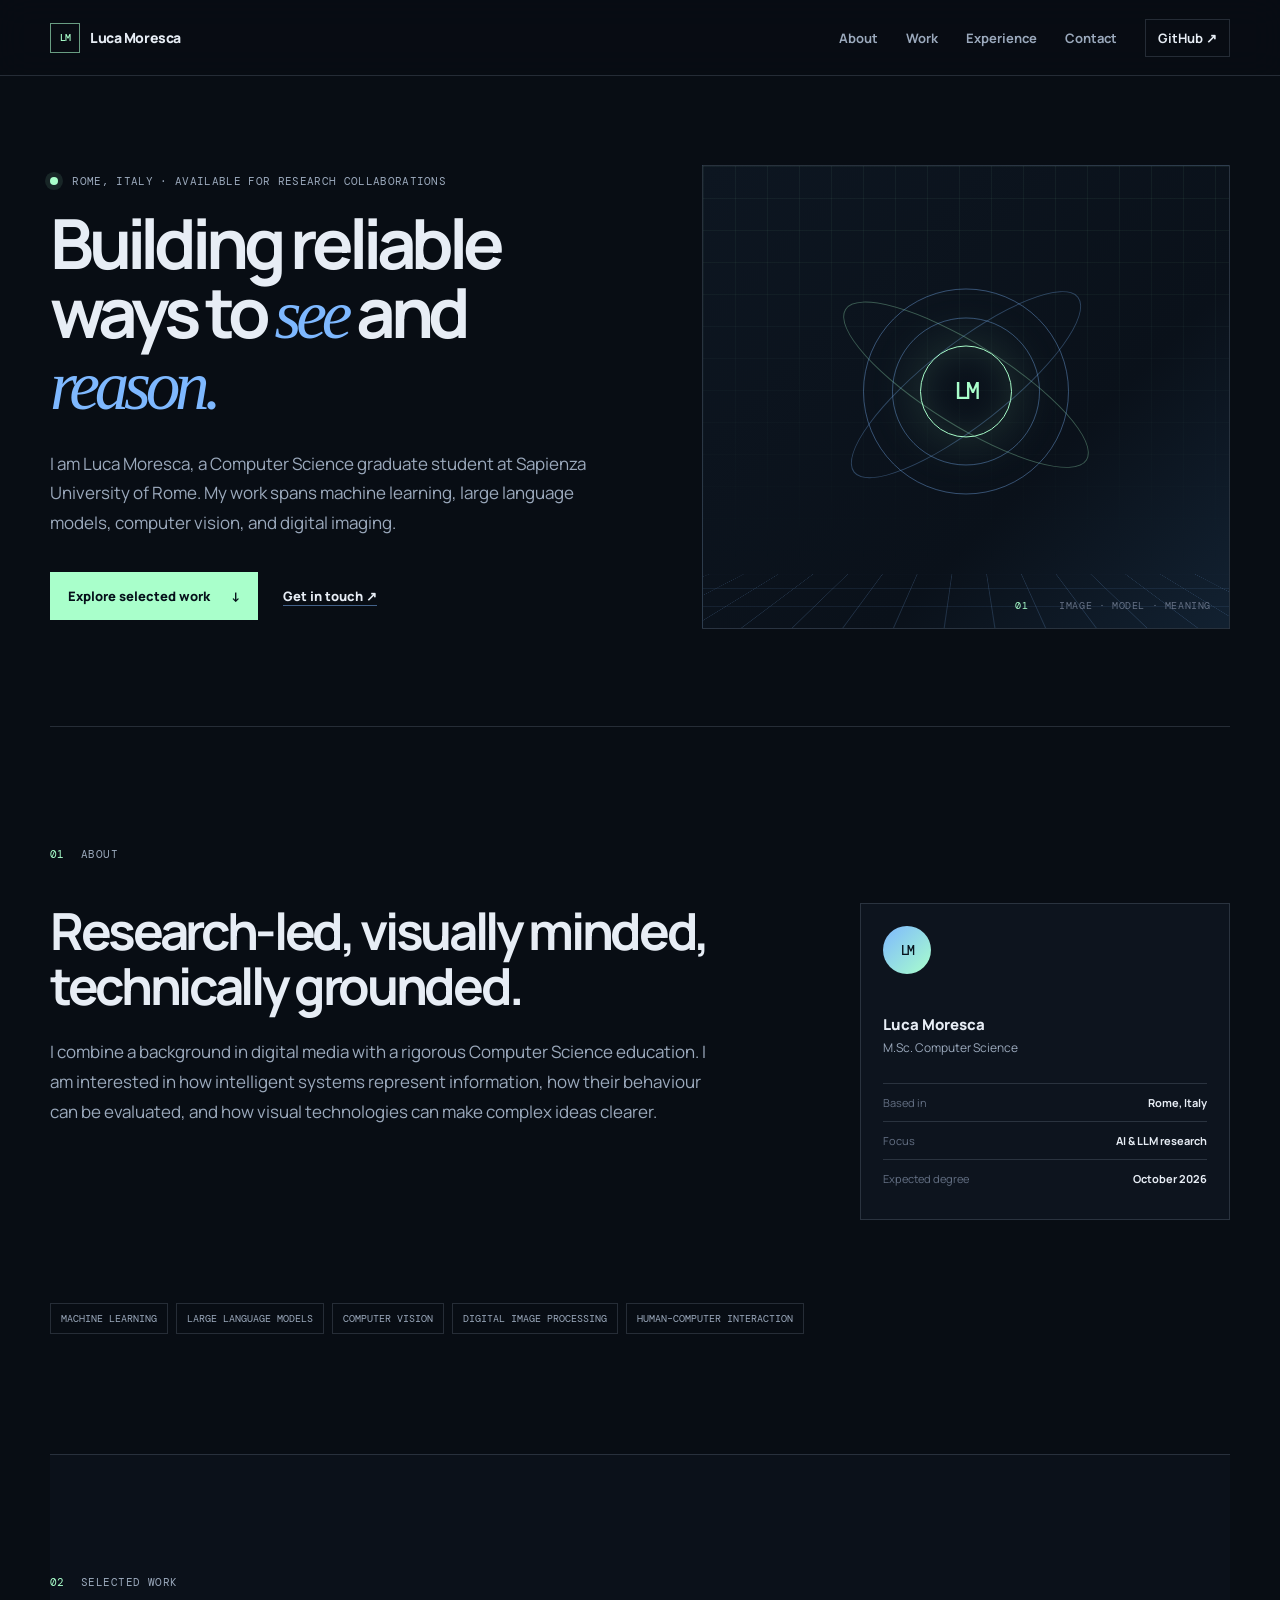
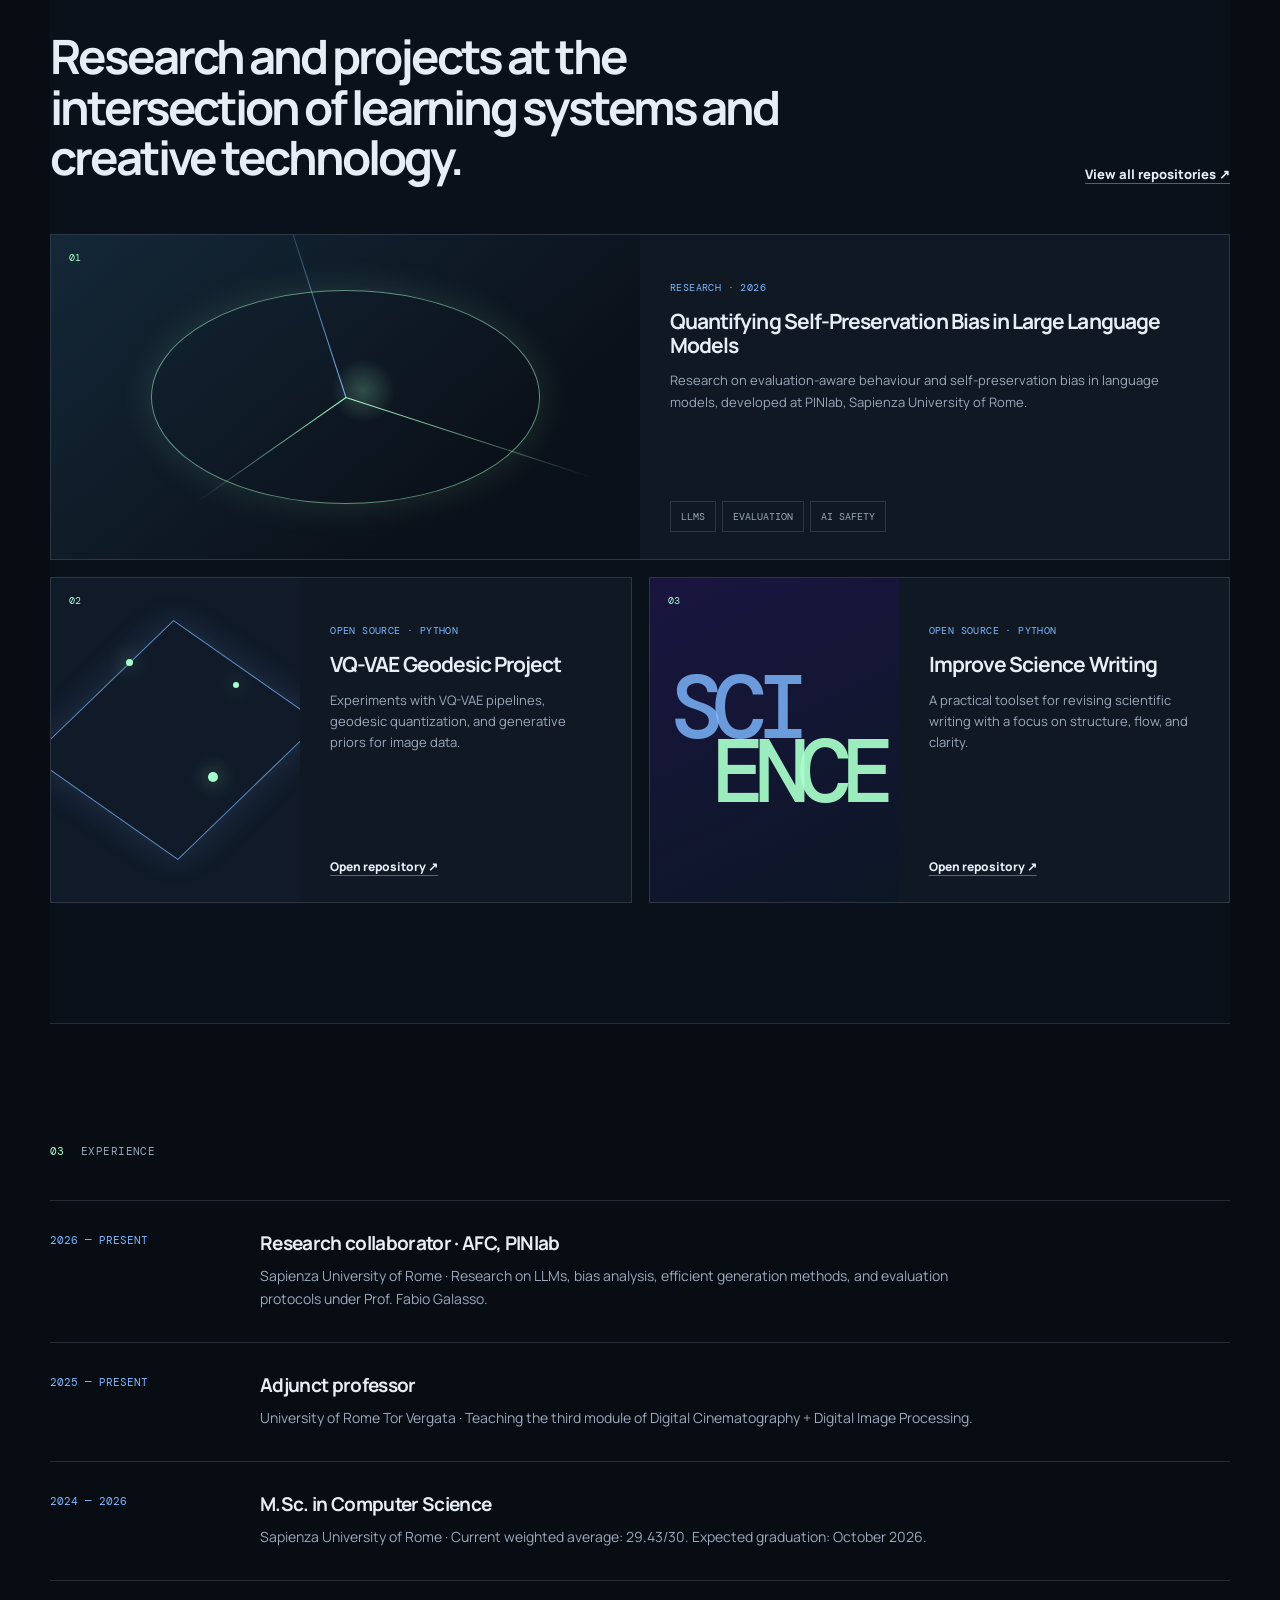
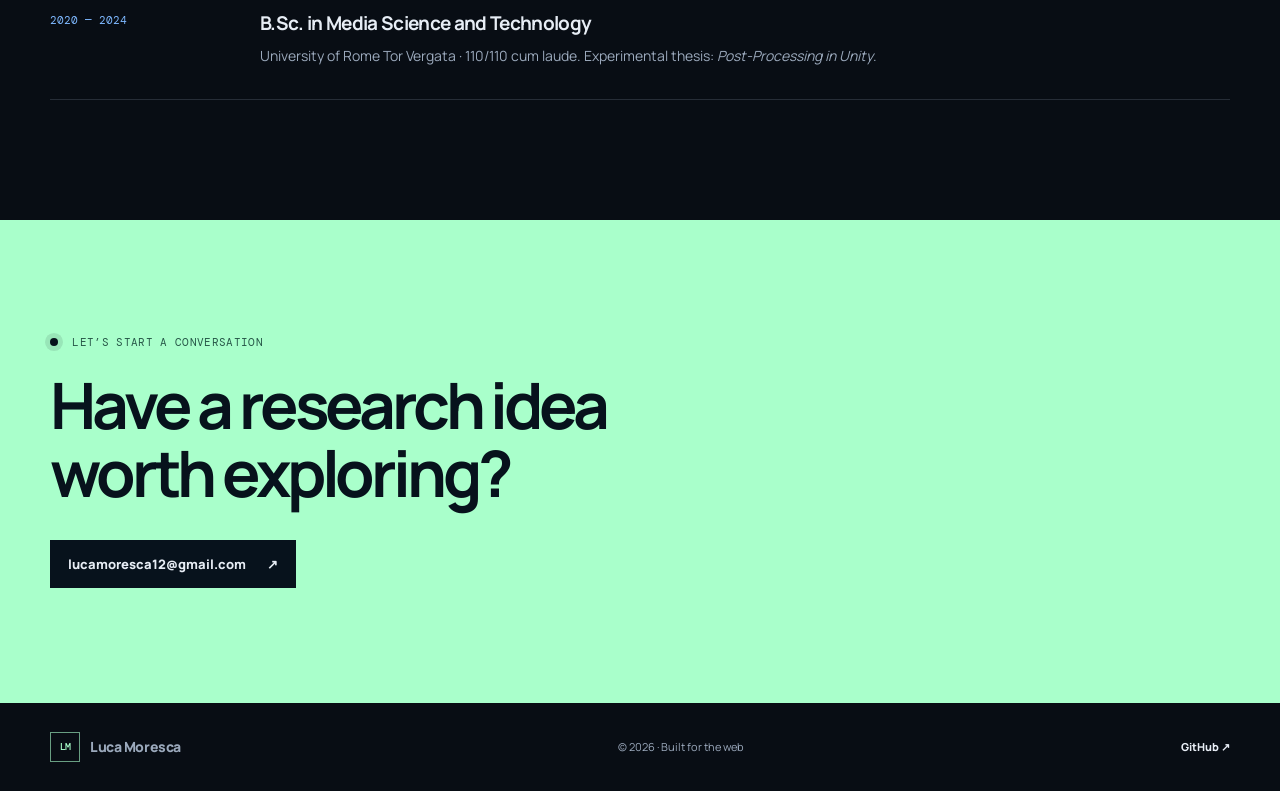
==== index.html @ 450a7493 "feat: add personal portfolio site" ====
<!doctype html>
<html lang="en">
  <head>
    <meta charset="UTF-8" />
    <meta name="viewport" content="width=device-width, initial-scale=1.0" />
    <meta
      name="description"
      content="Luca Moresca — Computer Science graduate student and researcher working across machine learning, language models, and digital imaging."
    />
    <meta name="theme-color" content="#0a0f18" />
    <title>Luca Moresca — Computer Science & Research</title>
    <link rel="preconnect" href="https://fonts.googleapis.com" />
    <link rel="preconnect" href="https://fonts.gstatic.com" crossorigin />
    <link
      href="https://fonts.googleapis.com/css2?family=DM+Mono:wght@400;500&family=Manrope:wght@400;500;600;700;800&display=swap"
      rel="stylesheet"
    />
    <link rel="stylesheet" href="styles.css" />
  </head>
  <body>
    <a class="skip-link" href="#main">Skip to content</a>

    <header class="topbar">
      <a class="wordmark" href="#top" aria-label="Luca Moresca home">
        <span class="wordmark-mark">LM</span>
        <span>Luca Moresca</span>
      </a>
      <button class="menu-button" type="button" aria-expanded="false" aria-controls="site-nav">
        <span class="sr-only">Open navigation</span>
        <span></span><span></span>
      </button>
      <nav id="site-nav" class="site-nav" aria-label="Primary navigation">
        <a href="#about">About</a>
        <a href="#work">Work</a>
        <a href="#experience">Experience</a>
        <a href="#contact">Contact</a>
        <a class="nav-github" href="https://github.com/LucaMoresca" target="_blank" rel="noreferrer">GitHub <span aria-hidden="true">↗</span></a>
      </nav>
    </header>

    <main id="main">
      <section id="top" class="hero section-shell">
        <div class="hero-copy reveal">
          <p class="eyebrow"><span class="status-dot"></span> Rome, Italy · available for research collaborations</p>
          <h1>Building reliable ways to <em>see</em> and <em>reason.</em></h1>
          <p class="hero-lede">
            I am Luca Moresca, a Computer Science graduate student at Sapienza University of Rome.
            My work spans machine learning, large language models, computer vision, and digital imaging.
          </p>
          <div class="hero-actions">
            <a class="button button-primary" href="#work">Explore selected work <span aria-hidden="true">↓</span></a>
            <a class="text-link" href="mailto:lucamoresca12@gmail.com">Get in touch <span aria-hidden="true">↗</span></a>
          </div>
        </div>
        <div class="hero-visual reveal" aria-label="Abstract visual inspired by image processing and machine learning" role="img">
          <div class="visual-grid"></div>
          <div class="visual-orbit orbit-one"></div>
          <div class="visual-orbit orbit-two"></div>
          <div class="visual-core"><span>LM</span></div>
          <p class="visual-caption"><span>01</span> Image · model · meaning</p>
        </div>
      </section>

      <section id="about" class="section-shell about-section">
        <div class="section-label reveal"><span>01</span><span>About</span></div>
        <div class="about-grid">
          <div class="about-statement reveal">
            <h2>Research-led, visually minded, technically grounded.</h2>
            <p>
              I combine a background in digital media with a rigorous Computer Science education. I am interested in how intelligent systems represent information, how their behaviour can be evaluated, and how visual technologies can make complex ideas clearer.
            </p>
          </div>
          <aside class="profile-card reveal">
            <div class="profile-avatar" aria-hidden="true">LM</div>
            <div>
              <p class="profile-name">Luca Moresca</p>
              <p class="profile-role">M.Sc. Computer Science</p>
            </div>
            <dl>
              <div><dt>Based in</dt><dd>Rome, Italy</dd></div>
              <div><dt>Focus</dt><dd>AI &amp; LLM research</dd></div>
              <div><dt>Expected degree</dt><dd>October 2026</dd></div>
            </dl>
          </aside>
        </div>
        <div class="skills-row reveal" aria-label="Research interests">
          <span>Machine Learning</span>
          <span>Large Language Models</span>
          <span>Computer Vision</span>
          <span>Digital Image Processing</span>
          <span>Human–Computer Interaction</span>
        </div>
      </section>

      <section id="work" class="section-shell work-section">
        <div class="section-label reveal"><span>02</span><span>Selected work</span></div>
        <div class="work-heading reveal">
          <h2>Research and projects at the intersection of learning systems and creative technology.</h2>
          <a class="text-link" href="https://github.com/LucaMoresca" target="_blank" rel="noreferrer">View all repositories <span aria-hidden="true">↗</span></a>
        </div>
        <div class="project-grid">
          <article class="project-card featured reveal">
            <div class="project-number">01</div>
            <div class="project-art research-art" aria-hidden="true"><span class="signal signal-a"></span><span class="signal signal-b"></span><span class="signal signal-c"></span></div>
            <div class="project-content">
              <p class="project-kind">Research · 2026</p>
              <h3>Quantifying Self-Preservation Bias in Large Language Models</h3>
              <p>Research on evaluation-aware behaviour and self-preservation bias in language models, developed at PINlab, Sapienza University of Rome.</p>
              <div class="tag-list"><span>LLMs</span><span>Evaluation</span><span>AI Safety</span></div>
            </div>
          </article>

          <article class="project-card reveal">
            <div class="project-number">02</div>
            <div class="project-art geo-art" aria-hidden="true"><span></span><span></span><span></span></div>
            <div class="project-content">
              <p class="project-kind">Open source · Python</p>
              <h3>VQ-VAE Geodesic Project</h3>
              <p>Experiments with VQ-VAE pipelines, geodesic quantization, and generative priors for image data.</p>
              <a class="card-link" href="https://github.com/LucaMoresca/vqvae_geodesic_project" target="_blank" rel="noreferrer">Open repository <span aria-hidden="true">↗</span></a>
            </div>
          </article>

          <article class="project-card reveal">
            <div class="project-number">03</div>
            <div class="project-art type-art" aria-hidden="true"><span>SCI</span><span>ENCE</span></div>
            <div class="project-content">
              <p class="project-kind">Open source · Python</p>
              <h3>Improve Science Writing</h3>
              <p>A practical toolset for revising scientific writing with a focus on structure, flow, and clarity.</p>
              <a class="card-link" href="https://github.com/LucaMoresca/improve-science-writing" target="_blank" rel="noreferrer">Open repository <span aria-hidden="true">↗</span></a>
            </div>
          </article>
        </div>
      </section>

      <section id="experience" class="section-shell experience-section">
        <div class="section-label reveal"><span>03</span><span>Experience</span></div>
        <div class="timeline">
          <article class="timeline-entry reveal">
            <p class="timeline-date">2026 — present</p>
            <div><h3>Research collaborator · AFC, PINlab</h3><p>Sapienza University of Rome · Research on LLMs, bias analysis, efficient generation methods, and evaluation protocols under Prof. Fabio Galasso.</p></div>
          </article>
          <article class="timeline-entry reveal">
            <p class="timeline-date">2025 — present</p>
            <div><h3>Adjunct professor</h3><p>University of Rome Tor Vergata · Teaching the third module of Digital Cinematography + Digital Image Processing.</p></div>
          </article>
          <article class="timeline-entry reveal">
            <p class="timeline-date">2024 — 2026</p>
            <div><h3>M.Sc. in Computer Science</h3><p>Sapienza University of Rome · Current weighted average: 29.43/30. Expected graduation: October 2026.</p></div>
          </article>
          <article class="timeline-entry reveal">
            <p class="timeline-date">2020 — 2024</p>
            <div><h3>B.Sc. in Media Science and Technology</h3><p>University of Rome Tor Vergata · 110/110 cum laude. Experimental thesis: <em>Post-Processing in Unity</em>.</p></div>
          </article>
        </div>
      </section>

      <section id="contact" class="contact-section">
        <div class="section-shell contact-inner reveal">
          <p class="eyebrow"><span class="status-dot"></span> Let’s start a conversation</p>
          <h2>Have a research idea<br />worth exploring?</h2>
          <a class="button button-light" href="mailto:lucamoresca12@gmail.com">lucamoresca12@gmail.com <span aria-hidden="true">↗</span></a>
        </div>
      </section>
    </main>

    <footer class="section-shell site-footer">
      <a class="wordmark" href="#top"><span class="wordmark-mark">LM</span><span>Luca Moresca</span></a>
      <p>© <span id="year"></span> · Built for the web</p>
      <a href="https://github.com/LucaMoresca" target="_blank" rel="noreferrer">GitHub <span aria-hidden="true">↗</span></a>
    </footer>

    <script src="script.js"></script>
  </body>
</html>
---- styles.css ----
:root {
  --ink: #e7edf5;
  --muted: #9ba9bc;
  --faint: #647084;
  --line: rgba(186, 203, 225, 0.17);
  --surface: #101824;
  --night: #080d14;
  --blue: #7eb8ff;
  --electric: #a9ffcb;
  --serif: Georgia, 'Times New Roman', serif;
  --sans: 'Manrope', Arial, sans-serif;
  --mono: 'DM Mono', monospace;
}

* { box-sizing: border-box; }
html { scroll-behavior: smooth; }
body { margin: 0; background: var(--night); color: var(--ink); font-family: var(--sans); -webkit-font-smoothing: antialiased; }
a { color: inherit; text-decoration: none; }
button { font: inherit; }
.section-shell { width: min(1180px, calc(100% - 64px)); margin: 0 auto; }
.skip-link { position: fixed; top: -80px; left: 20px; z-index: 10; padding: 10px 14px; color: #06101a; background: var(--electric); border-radius: 6px; font-weight: 800; }
.skip-link:focus { top: 20px; }
.sr-only { position: absolute; width: 1px; height: 1px; padding: 0; overflow: hidden; clip: rect(0, 0, 0, 0); white-space: nowrap; border: 0; }

.topbar { position: sticky; top: 0; z-index: 5; height: 76px; display: flex; align-items: center; justify-content: space-between; padding: 0 max(32px, calc((100vw - 1180px) / 2)); border-bottom: 1px solid var(--line); background: rgba(8, 13, 20, .88); backdrop-filter: blur(16px); }
.wordmark { display: inline-flex; align-items: center; gap: 10px; font-size: 14px; font-weight: 800; letter-spacing: -.03em; }
.wordmark-mark { display: grid; place-items: center; width: 30px; height: 30px; border: 1px solid rgba(169, 255, 203, .6); color: var(--electric); font: 500 10px var(--mono); letter-spacing: -.08em; }
.site-nav { display: flex; align-items: center; gap: 28px; color: var(--muted); font-size: 13px; font-weight: 700; }
.site-nav a { transition: color .2s ease; }
.site-nav a:hover, .site-nav a:focus-visible { color: var(--electric); }
.site-nav .nav-github { padding: 9px 12px; border: 1px solid var(--line); color: var(--ink); }
.menu-button { display: none; }

.hero { min-height: 650px; display: grid; grid-template-columns: 1.04fr .96fr; align-items: center; gap: 80px; padding: 88px 0 96px; }
.eyebrow { margin: 0 0 20px; color: var(--muted); font: 11px/1.4 var(--mono); letter-spacing: .03em; text-transform: uppercase; }
.status-dot { display: inline-block; width: 8px; height: 8px; margin-right: 7px; border-radius: 50%; background: var(--electric); box-shadow: 0 0 0 5px rgba(169, 255, 203, .1); }
h1, h2, h3, p { margin-top: 0; }
h1 { max-width: 720px; margin-bottom: 28px; font-size: clamp(45px, 5.4vw, 78px); line-height: .99; letter-spacing: -.075em; }
h1 em, h2 em { color: var(--blue); font-family: var(--serif); font-weight: 400; }
.hero-lede { max-width: 570px; margin-bottom: 34px; color: var(--muted); font-size: 17px; line-height: 1.75; }
.hero-actions { display: flex; align-items: center; gap: 25px; }
.button { display: inline-flex; align-items: center; gap: 21px; padding: 15px 18px; font-size: 13px; font-weight: 800; transition: transform .2s ease, background .2s ease; }
.button:hover, .button:focus-visible { transform: translateY(-2px); }
.button-primary { color: #06101a; background: var(--electric); }
.text-link, .card-link { font-size: 13px; font-weight: 800; text-decoration: underline; text-decoration-color: rgba(126, 184, 255, .5); text-underline-offset: 4px; }
.text-link:hover, .card-link:hover { color: var(--blue); }

.hero-visual { position: relative; overflow: hidden; aspect-ratio: 1 / .88; min-height: 355px; border: 1px solid var(--line); background: linear-gradient(135deg, #0d1621 0%, #0a111a 65%, #122131 100%); }
.hero-visual::before { content: ''; position: absolute; inset: 0; background-image: linear-gradient(rgba(169,255,203,.055) 1px, transparent 1px), linear-gradient(90deg, rgba(169,255,203,.055) 1px, transparent 1px); background-size: 32px 32px; mask-image: linear-gradient(to bottom, #000 0%, transparent 88%); }
.visual-grid { position: absolute; width: 155%; height: 54%; bottom: -25%; left: -27%; border-top: 1px solid rgba(126, 184, 255, .38); transform: perspective(280px) rotateX(60deg); background-image: linear-gradient(90deg, rgba(126,184,255,.18) 1px, transparent 1px), linear-gradient(rgba(126,184,255,.18) 1px, transparent 1px); background-size: 48px 48px; }
.visual-core { position: absolute; top: 50%; left: 50%; display: grid; place-items: center; width: 92px; height: 92px; border: 1px solid var(--electric); border-radius: 50%; transform: translate(-50%, -56%); box-shadow: 0 0 55px rgba(169, 255, 203, .16), inset 0 0 35px rgba(169, 255, 203, .11); }
.visual-core::before, .visual-core::after { content: ''; position: absolute; border: 1px solid rgba(126, 184, 255, .38); border-radius: 50%; }
.visual-core::before { width: 146px; height: 146px; }
.visual-core::after { width: 204px; height: 204px; }
.visual-core span { color: var(--electric); font: 500 23px var(--mono); letter-spacing: -.12em; }
.visual-orbit { position: absolute; top: 50%; left: 50%; width: 285px; height: 82px; border: 1px solid rgba(169, 255, 203, .3); border-radius: 50%; }
.orbit-one { transform: translate(-50%, -65%) rotate(32deg); }
.orbit-two { transform: translate(-50%, -65%) rotate(-38deg); border-color: rgba(126, 184, 255, .3); }
.visual-caption { position: absolute; right: 18px; bottom: 16px; margin: 0; color: var(--faint); font: 10px var(--mono); letter-spacing: .06em; text-transform: uppercase; }
.visual-caption span { margin-right: 24px; color: var(--electric); }

.about-section, .work-section, .experience-section { padding: 120px 0; border-top: 1px solid var(--line); }
.section-label { display: flex; gap: 16px; margin-bottom: 42px; color: var(--muted); font: 11px var(--mono); letter-spacing: .04em; text-transform: uppercase; }
.section-label span:first-child { color: var(--electric); }
.about-grid { display: grid; grid-template-columns: minmax(0, 1.22fr) minmax(260px, .64fr); gap: 106px; align-items: start; }
h2 { margin-bottom: 24px; font-size: clamp(32px, 4vw, 53px); line-height: 1.07; letter-spacing: -.065em; }
.about-statement > p { max-width: 670px; color: var(--muted); font-size: 17px; line-height: 1.78; }
.profile-card { padding: 22px; border: 1px solid var(--line); background: rgba(19, 29, 42, .48); }
.profile-avatar { display: grid; place-items: center; width: 48px; height: 48px; margin-bottom: 40px; border-radius: 50%; color: #07121c; background: linear-gradient(135deg, var(--blue), var(--electric)); font: 500 13px var(--mono); letter-spacing: -.12em; }
.profile-name { margin-bottom: 4px; font-size: 15px; font-weight: 800; }
.profile-role { margin-bottom: 27px; color: var(--muted); font-size: 12px; }
.profile-card dl { margin: 0; }
.profile-card dl div { display: flex; justify-content: space-between; gap: 16px; padding: 11px 0; border-top: 1px solid var(--line); font-size: 11px; }
.profile-card dt { color: var(--faint); }.profile-card dd { margin: 0; color: var(--ink); text-align: right; font-weight: 700; }
.skills-row { display: flex; flex-wrap: wrap; gap: 8px; margin-top: 83px; }
.skills-row span, .tag-list span { padding: 8px 10px; border: 1px solid var(--line); color: var(--muted); font: 10px var(--mono); text-transform: uppercase; }

.work-section { background: #0b111a; }
.work-heading { display: flex; align-items: end; justify-content: space-between; gap: 40px; margin-bottom: 51px; }
.work-heading h2 { max-width: 780px; margin: 0; font-size: clamp(30px, 3.7vw, 48px); }
.work-heading .text-link { flex: 0 0 auto; }
.project-grid { display: grid; grid-template-columns: repeat(2, 1fr); gap: 17px; }
.project-card { position: relative; display: grid; grid-template-columns: 43% 1fr; min-height: 326px; overflow: hidden; border: 1px solid var(--line); background: var(--surface); }
.project-card.featured { grid-column: 1 / -1; grid-template-columns: 50% 1fr; }
.project-number { position: absolute; top: 16px; left: 18px; z-index: 1; color: var(--electric); font: 10px var(--mono); }
.project-art { position: relative; overflow: hidden; min-height: 190px; background: #0c1620; }
.project-content { display: flex; flex-direction: column; align-items: flex-start; padding: 46px 30px 27px; }
.project-kind { margin-bottom: 16px; color: var(--blue); font: 10px var(--mono); letter-spacing: .04em; text-transform: uppercase; }
.project-content h3 { margin-bottom: 13px; font-size: 21px; line-height: 1.13; letter-spacing: -.045em; }
.project-content > p:not(.project-kind) { margin-bottom: 22px; color: var(--muted); font-size: 13px; line-height: 1.62; }
.tag-list { display: flex; flex-wrap: wrap; gap: 6px; margin-top: auto; }
.card-link { margin-top: auto; font-size: 12px; }
.research-art { background: radial-gradient(circle at 53% 48%, rgba(169,255,203,.23), transparent 9%), linear-gradient(140deg, #142838, #0b111a 72%); }
.research-art::after { content: ''; position: absolute; inset: 17%; border: 1px solid rgba(169,255,203,.52); border-radius: 50%; box-shadow: 0 0 36px rgba(169,255,203,.13); }
.signal { position: absolute; top: 50%; left: 50%; height: 1px; transform-origin: left center; background: linear-gradient(90deg, var(--electric), transparent); }
.signal-a { width: 44%; transform: rotate(18deg); }.signal-b { width: 31%; transform: rotate(145deg); }.signal-c { width: 39%; transform: rotate(252deg); background: linear-gradient(90deg, var(--blue), transparent); }
.geo-art { background: #101a28; }
.geo-art::before { content: ''; position: absolute; inset: 20% 14%; border: 1px solid rgba(126,184,255,.72); transform: rotate(35deg) skew(-11deg); box-shadow: 0 0 35px rgba(126,184,255,.16); }
.geo-art span { position: absolute; display: block; border-radius: 50%; background: var(--electric); box-shadow: 0 0 20px rgba(169,255,203,.8); }.geo-art span:nth-child(1) { width: 7px; height: 7px; top: 25%; left: 30%; }.geo-art span:nth-child(2) { width: 10px; height: 10px; top: 60%; left: 63%; }.geo-art span:nth-child(3) { width: 6px; height: 6px; top: 32%; left: 73%; }
.type-art { display: flex; flex-direction: column; justify-content: center; padding: 20px; background: linear-gradient(155deg, #1a1540, #0c1725); }.type-art span { color: rgba(126,184,255,.82); font: 500 clamp(48px, 7vw, 96px)/.72 var(--mono); letter-spacing: -.12em; }.type-art span:last-child { padding-left: 20%; color: rgba(169,255,203,.92); }

.timeline { border-top: 1px solid var(--line); }
.timeline-entry { display: grid; grid-template-columns: 180px 1fr; gap: 30px; padding: 29px 0 32px; border-bottom: 1px solid var(--line); }
.timeline-date { margin: 3px 0 0; color: var(--blue); font: 11px var(--mono); text-transform: uppercase; }.timeline-entry h3 { margin-bottom: 8px; font-size: 19px; letter-spacing: -.035em; }.timeline-entry div p { max-width: 720px; margin: 0; color: var(--muted); font-size: 14px; line-height: 1.65; }

.contact-section { padding: 115px 0; background: var(--electric); color: #07121c; }.contact-inner .eyebrow { color: #275748; }.contact-inner .status-dot { background: #07121c; box-shadow: 0 0 0 5px rgba(7,18,28,.1); }.contact-inner h2 { margin-bottom: 32px; font-size: clamp(42px, 5vw, 70px); }.button-light { color: var(--ink); background: #07121c; }
.site-footer { display: flex; align-items: center; justify-content: space-between; padding-top: 29px; padding-bottom: 29px; color: var(--muted); font-size: 11px; }.site-footer p { margin: 0; }.site-footer > a:last-child { color: var(--ink); font-weight: 800; }

.reveal { opacity: 0; transform: translateY(16px); transition: opacity .7s ease, transform .7s ease; }.reveal.is-visible { opacity: 1; transform: none; }
@media (prefers-reduced-motion: reduce) { html { scroll-behavior: auto; }.reveal { opacity: 1; transform: none; transition: none; } }
@media (max-width: 780px) {
  .section-shell { width: min(100% - 40px, 640px); }.topbar { height: 65px; padding: 0 20px; }.menu-button { display: grid; gap: 5px; width: 32px; padding: 8px 0; border: 0; background: transparent; }.menu-button span:not(.sr-only) { height: 1px; background: var(--ink); transition: transform .2s; }.site-nav { position: absolute; top: 65px; right: 0; left: 0; display: none; flex-direction: column; align-items: stretch; gap: 0; padding: 12px 20px 20px; border-bottom: 1px solid var(--line); background: #0a0f18; }.site-nav.is-open { display: flex; }.site-nav a { padding: 13px 0; }.site-nav .nav-github { padding: 11px 12px; text-align: center; }.hero { grid-template-columns: 1fr; gap: 48px; min-height: 0; padding: 74px 0 70px; }.hero-visual { min-height: 290px; }.about-section, .work-section, .experience-section { padding: 78px 0; }.about-grid { grid-template-columns: 1fr; gap: 42px; }.profile-card { max-width: 390px; }.skills-row { margin-top: 50px; }.work-heading { display: block; }.work-heading h2 { margin-bottom: 22px; }.project-grid, .project-card.featured, .project-card { grid-template-columns: 1fr; }.project-card.featured { grid-column: auto; }.project-art { min-height: 200px; }.project-content { min-height: 245px; }.timeline-entry { grid-template-columns: 1fr; gap: 9px; }.site-footer { gap: 16px; flex-wrap: wrap; }.site-footer p { order: 3; width: 100%; }.contact-section { padding: 82px 0; }
}
@media (max-width: 430px) { .section-shell { width: min(100% - 32px, 640px); }.hero-actions { align-items: flex-start; flex-direction: column; }.hero-visual { min-height: 255px; }.visual-core::after { width: 170px; height: 170px; }.visual-orbit { width: 230px; }.project-content { padding: 39px 22px 24px; }.skills-row span { font-size: 9px; }.contact-inner h2 br { display: none; } }
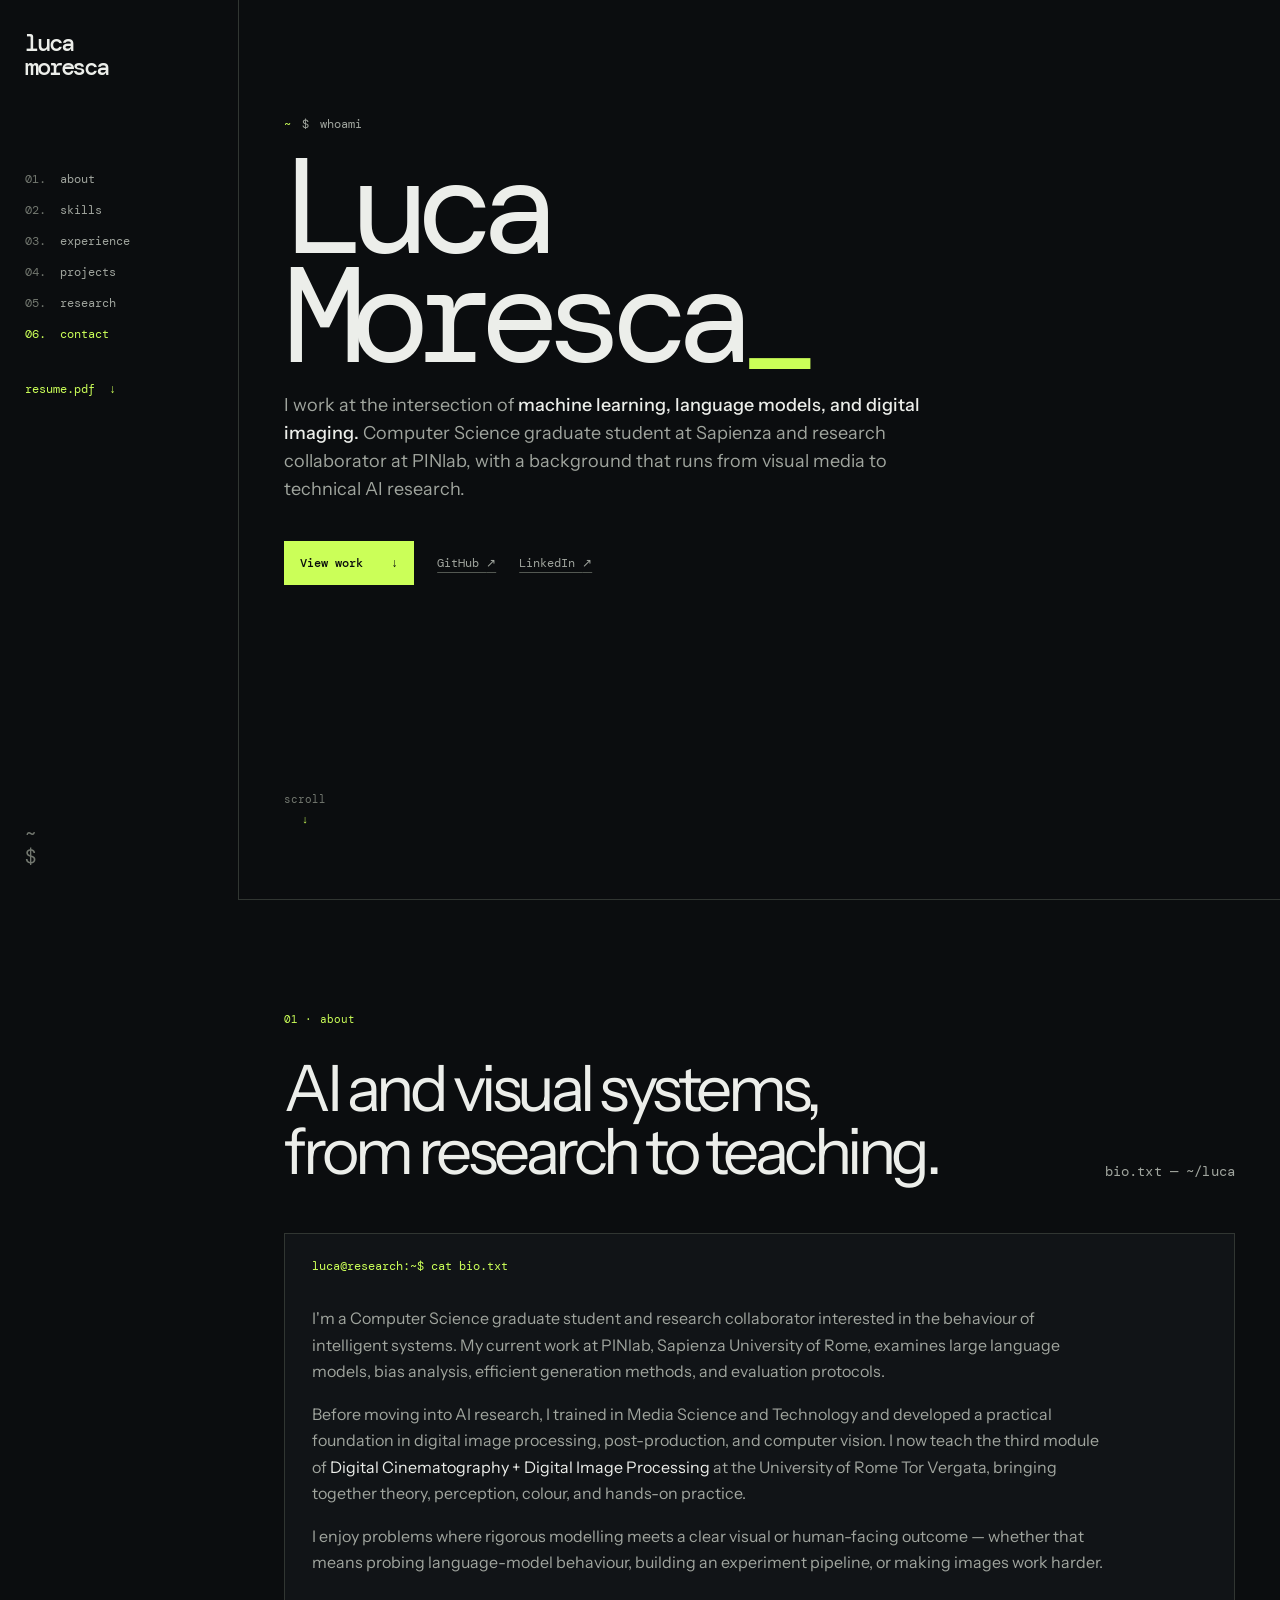
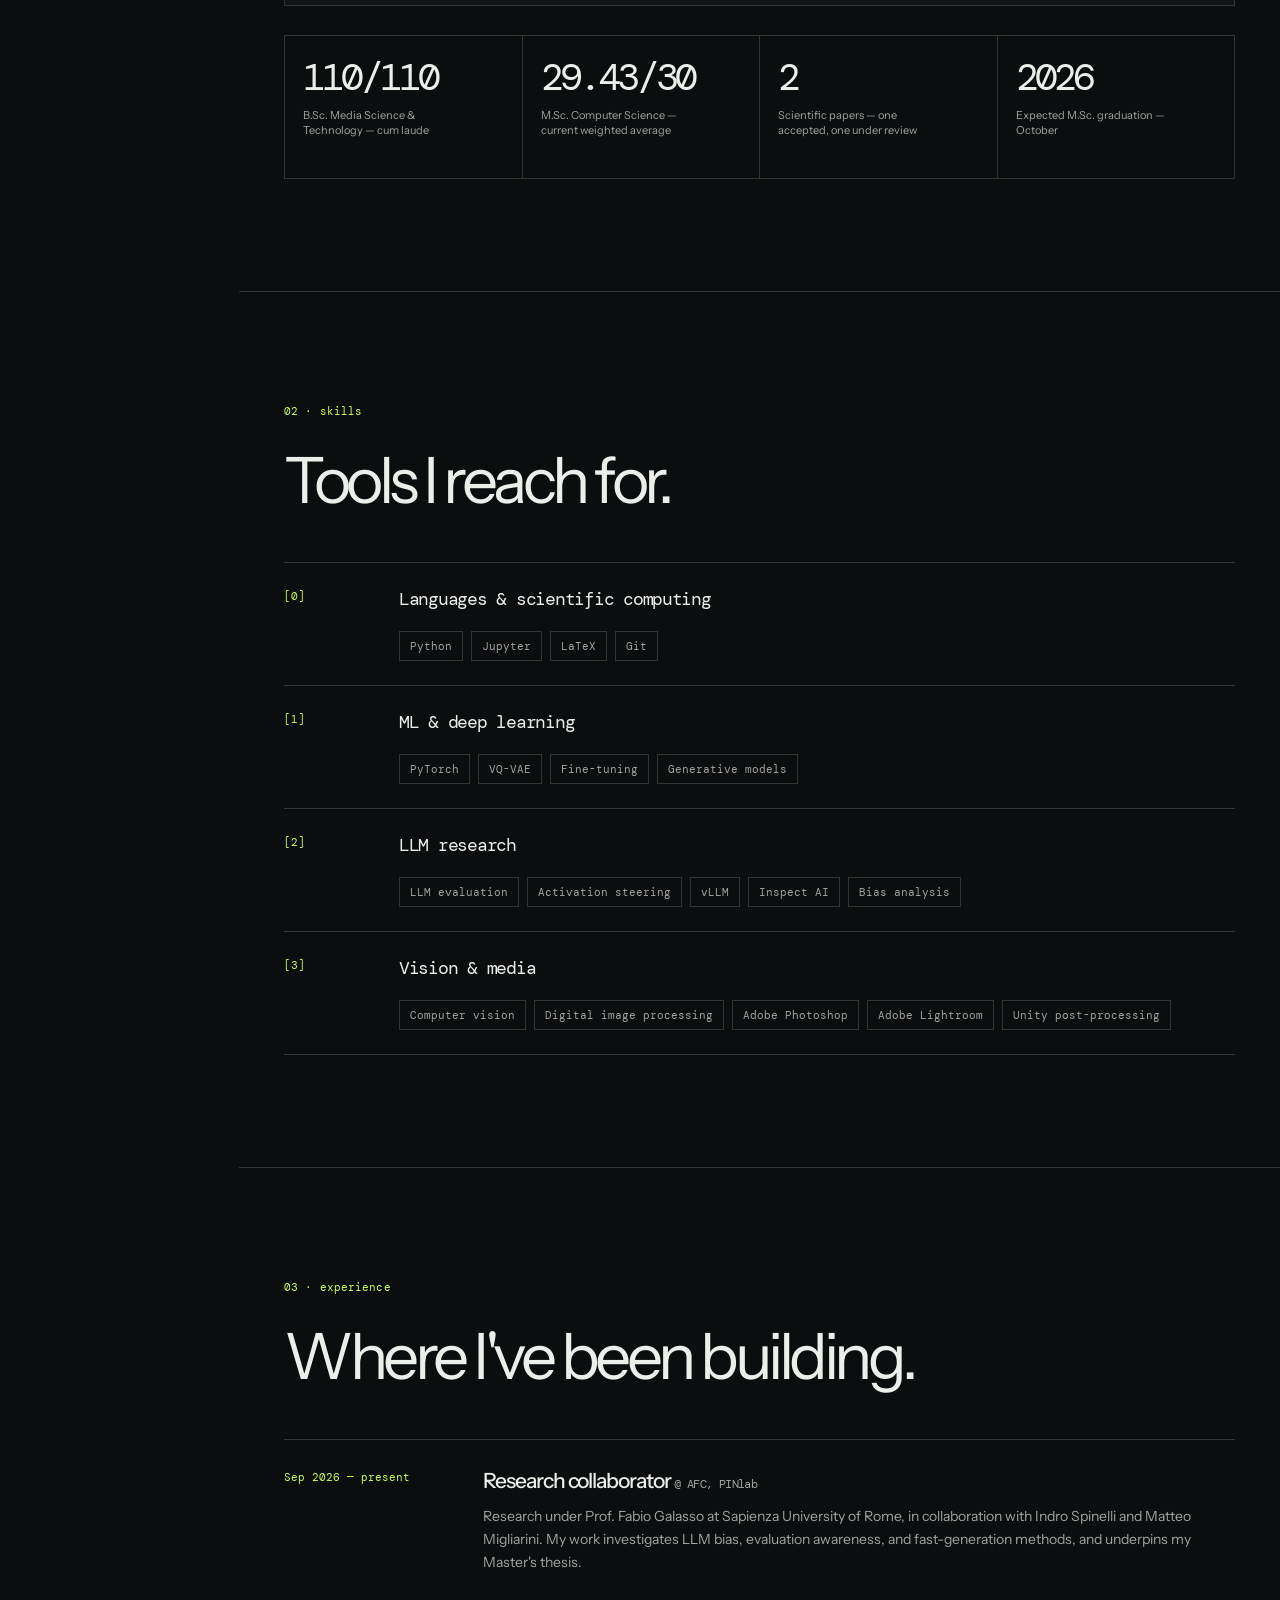
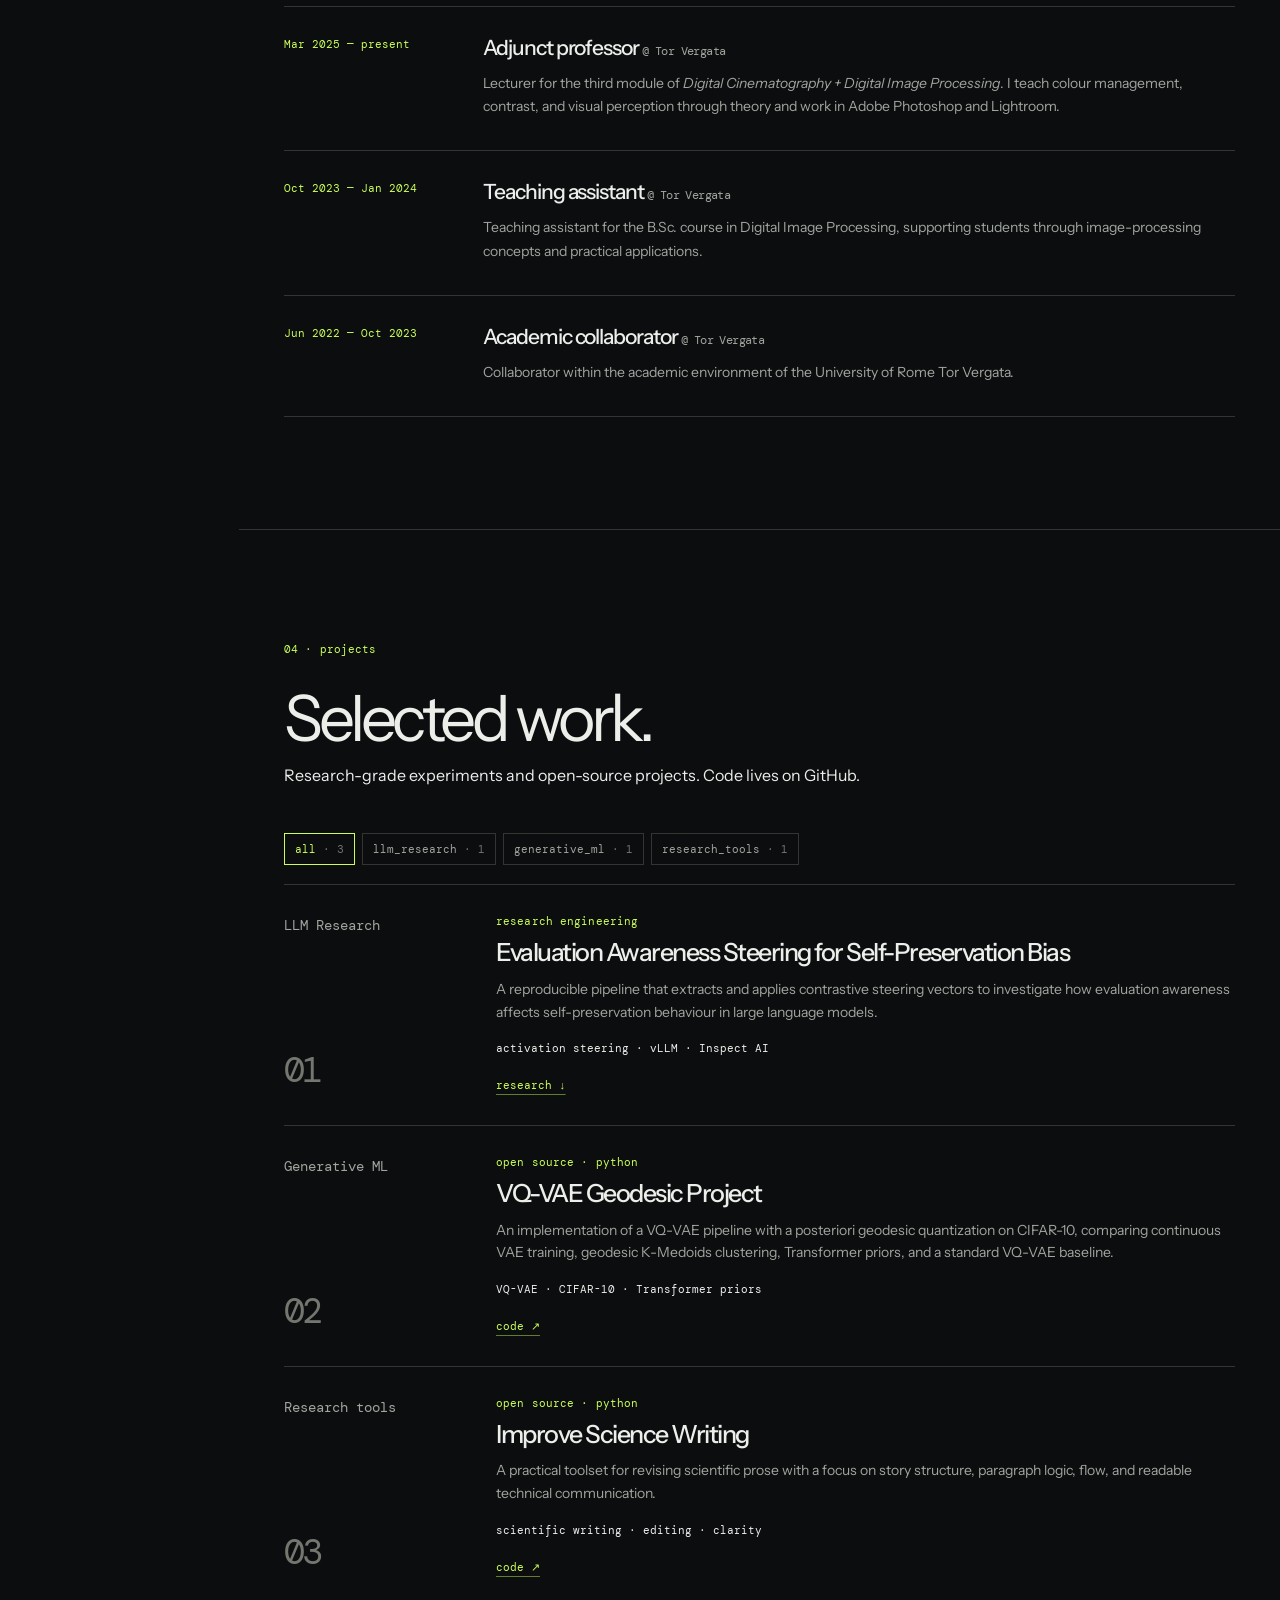
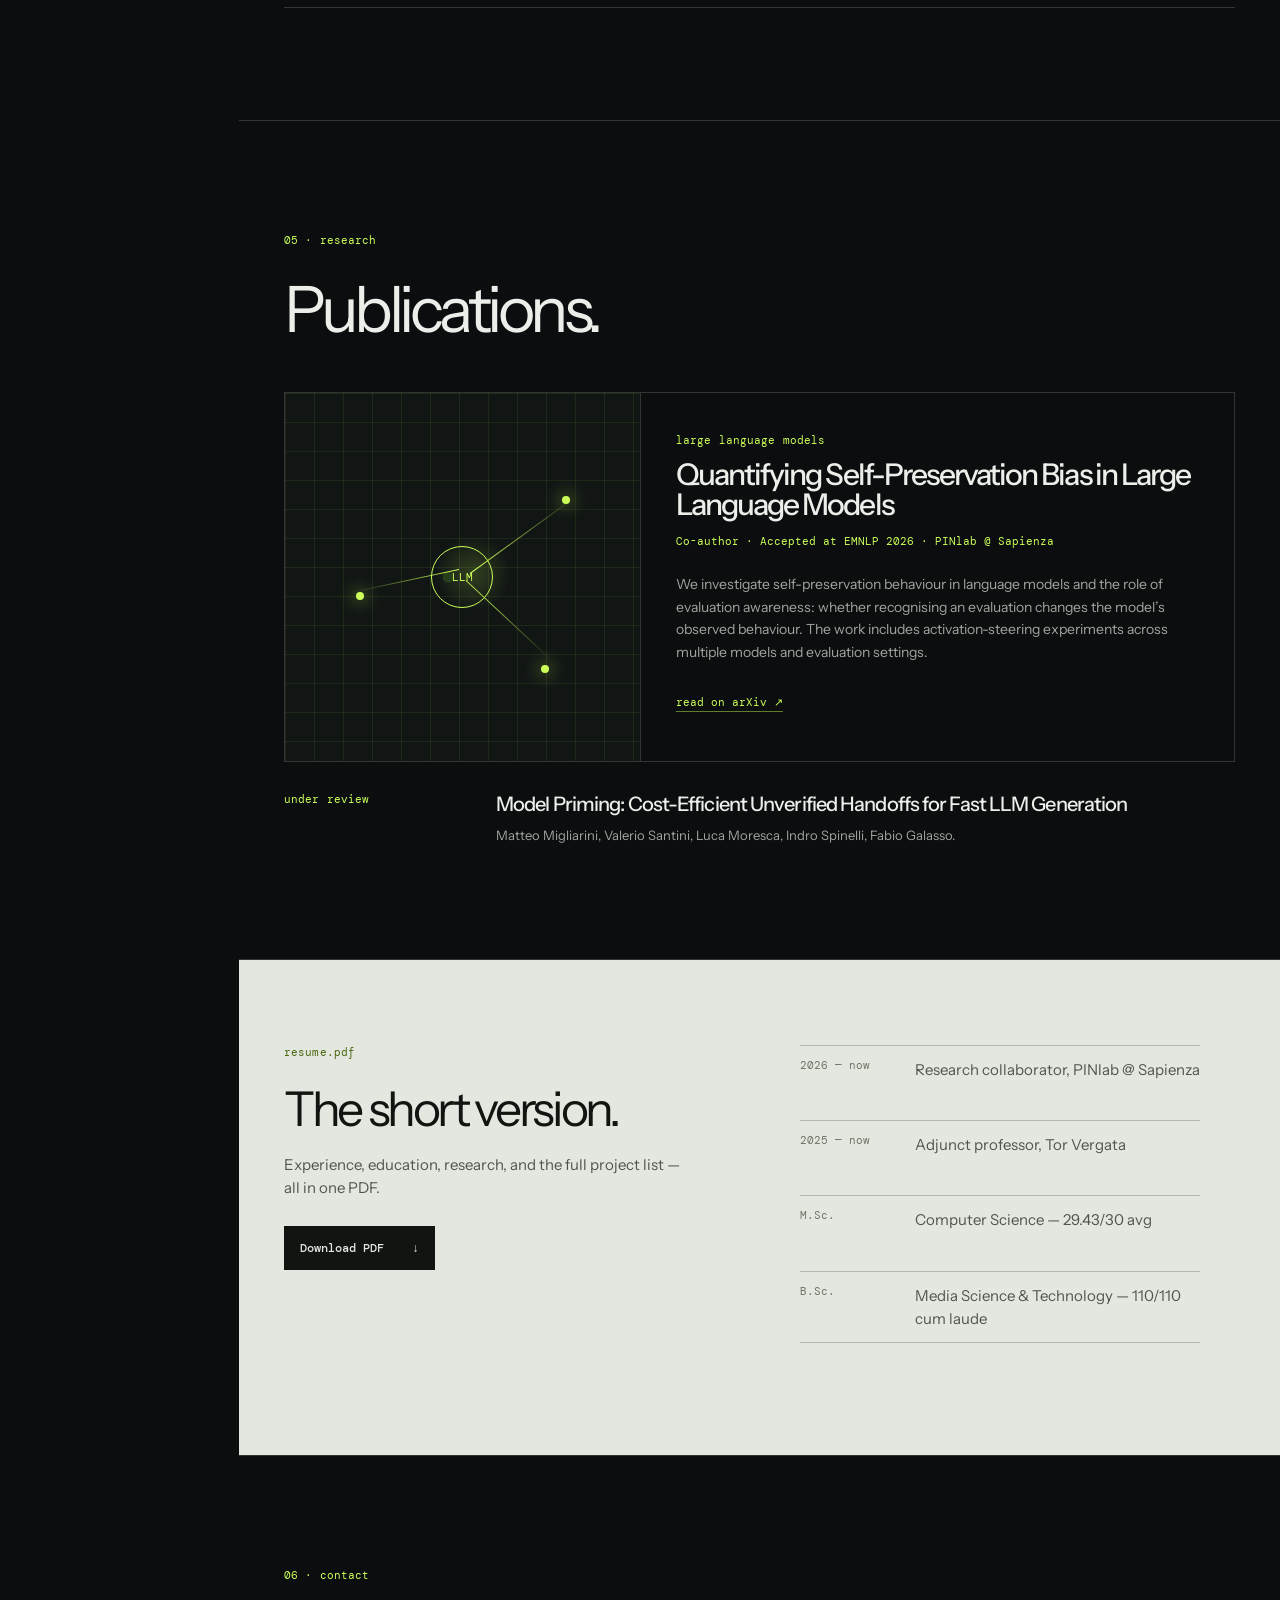
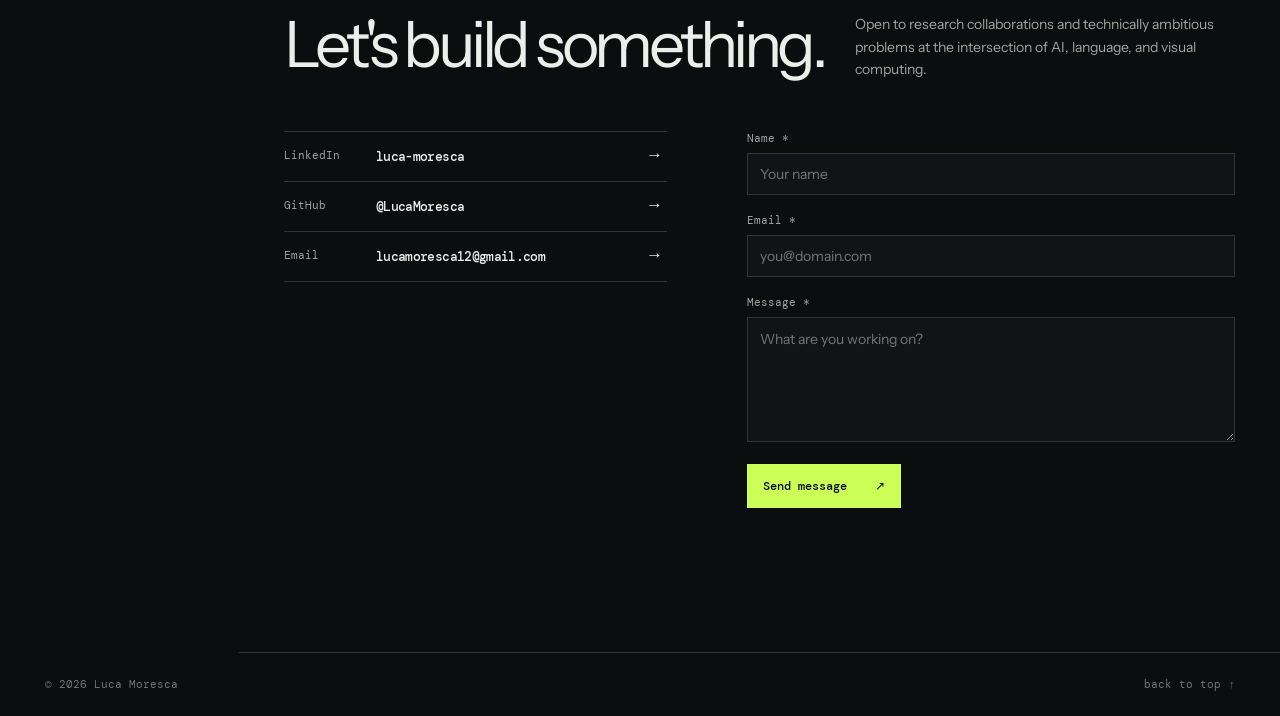
==== commit 616add19: "feat: redesign personal site as technical portfolio" ====
--- a/index.html
+++ b/index.html
@@ -3,174 +3,136 @@
   <head>
     <meta charset="UTF-8" />
     <meta name="viewport" content="width=device-width, initial-scale=1.0" />
-    <meta
-      name="description"
-      content="Luca Moresca — Computer Science graduate student and researcher working across machine learning, language models, and digital imaging."
-    />
-    <meta name="theme-color" content="#0a0f18" />
+    <meta name="description" content="Luca Moresca — Computer Science graduate student, researcher and lecturer working across machine learning, language models, computer vision and digital imaging." />
+    <meta name="theme-color" content="#0b0d0f" />
     <title>Luca Moresca — Computer Science & Research</title>
     <link rel="preconnect" href="https://fonts.googleapis.com" />
     <link rel="preconnect" href="https://fonts.gstatic.com" crossorigin />
-    <link
-      href="https://fonts.googleapis.com/css2?family=DM+Mono:wght@400;500&family=Manrope:wght@400;500;600;700;800&display=swap"
-      rel="stylesheet"
-    />
+    <link href="https://fonts.googleapis.com/css2?family=DM+Mono:wght@400;500&family=Instrument+Sans:wdth,wght@75..100,400..700&display=swap" rel="stylesheet" />
     <link rel="stylesheet" href="styles.css" />
   </head>
   <body>
     <a class="skip-link" href="#main">Skip to content</a>
 
-    <header class="topbar">
-      <a class="wordmark" href="#top" aria-label="Luca Moresca home">
-        <span class="wordmark-mark">LM</span>
-        <span>Luca Moresca</span>
-      </a>
-      <button class="menu-button" type="button" aria-expanded="false" aria-controls="site-nav">
-        <span class="sr-only">Open navigation</span>
-        <span></span><span></span>
+    <aside class="rail" aria-label="Site navigation">
+      <a class="rail-name" href="#top">luca<br />moresca</a>
+      <nav class="rail-nav">
+        <a href="#about"><span>01.</span> about</a>
+        <a href="#skills"><span>02.</span> skills</a>
+        <a href="#experience"><span>03.</span> experience</a>
+        <a href="#projects"><span>04.</span> projects</a>
+        <a href="#research"><span>05.</span> research</a>
+        <a href="#contact"><span>06.</span> contact</a>
+      </nav>
+      <a class="resume-link" href="resume.pdf" target="_blank" rel="noreferrer">resume.pdf <span>↓</span></a>
+      <p class="rail-mark">~<br />$</p>
+    </aside>
+
+    <header class="mobile-header">
+      <a href="#top">luca moresca</a>
+      <button class="menu-button" type="button" aria-controls="mobile-menu" aria-expanded="false">
+        <span class="sr-only">Open menu</span><i></i><i></i>
       </button>
-      <nav id="site-nav" class="site-nav" aria-label="Primary navigation">
-        <a href="#about">About</a>
-        <a href="#work">Work</a>
-        <a href="#experience">Experience</a>
-        <a href="#contact">Contact</a>
-        <a class="nav-github" href="https://github.com/LucaMoresca" target="_blank" rel="noreferrer">GitHub <span aria-hidden="true">↗</span></a>
+      <nav id="mobile-menu" class="mobile-menu" aria-label="Mobile navigation">
+        <a href="#about">01. about</a><a href="#skills">02. skills</a><a href="#experience">03. experience</a><a href="#projects">04. projects</a><a href="#research">05. research</a><a href="#contact">06. contact</a><a href="resume.pdf" target="_blank" rel="noreferrer">resume.pdf ↓</a>
       </nav>
     </header>
 
-    <main id="main">
-      <section id="top" class="hero section-shell">
-        <div class="hero-copy reveal">
-          <p class="eyebrow"><span class="status-dot"></span> Rome, Italy · available for research collaborations</p>
-          <h1>Building reliable ways to <em>see</em> and <em>reason.</em></h1>
-          <p class="hero-lede">
-            I am Luca Moresca, a Computer Science graduate student at Sapienza University of Rome.
-            My work spans machine learning, large language models, computer vision, and digital imaging.
-          </p>
-          <div class="hero-actions">
-            <a class="button button-primary" href="#work">Explore selected work <span aria-hidden="true">↓</span></a>
-            <a class="text-link" href="mailto:lucamoresca12@gmail.com">Get in touch <span aria-hidden="true">↗</span></a>
+    <main id="main" class="content">
+      <section id="top" class="hero">
+        <div class="terminal-line"><span>~</span><span>$</span><span>whoami</span></div>
+        <h1>Luca<br />Moresca<span class="cursor" aria-hidden="true">_</span></h1>
+        <p class="hero-copy">I work at the intersection of <strong>machine learning, language models, and digital imaging.</strong> Computer Science graduate student at Sapienza and research collaborator at PINlab, with a background that runs from visual media to technical AI research.</p>
+        <div class="hero-links">
+          <a class="button" href="#projects">View work <span>↓</span></a>
+          <a href="https://github.com/LucaMoresca" target="_blank" rel="noreferrer">GitHub <span>↗</span></a>
+          <a href="https://www.linkedin.com/in/luca-moresca/" target="_blank" rel="noreferrer">LinkedIn <span>↗</span></a>
+        </div>
+        <a class="scroll-hint" href="#about">scroll <span>↓</span></a>
+      </section>
+
+      <section id="about" class="page-section">
+        <p class="section-kicker">01 · about</p>
+        <div class="section-intro">
+          <h2>AI and visual systems,<br />from research to teaching.</h2>
+          <p class="file-label">bio.txt — ~/luca</p>
+        </div>
+        <article class="terminal-card">
+          <p class="terminal-command">luca@research:~$ cat bio.txt</p>
+          <div class="prose">
+            <p>I'm a Computer Science graduate student and research collaborator interested in the behaviour of intelligent systems. My current work at PINlab, Sapienza University of Rome, examines large language models, bias analysis, efficient generation methods, and evaluation protocols.</p>
+            <p>Before moving into AI research, I trained in Media Science and Technology and developed a practical foundation in digital image processing, post-production, and computer vision. I now teach the third module of <em>Digital Cinematography + Digital Image Processing</em> at the University of Rome Tor Vergata, bringing together theory, perception, colour, and hands-on practice.</p>
+            <p>I enjoy problems where rigorous modelling meets a clear visual or human-facing outcome — whether that means probing language-model behaviour, building an experiment pipeline, or making images work harder.</p>
           </div>
-        </div>
-        <div class="hero-visual reveal" aria-label="Abstract visual inspired by image processing and machine learning" role="img">
-          <div class="visual-grid"></div>
-          <div class="visual-orbit orbit-one"></div>
-          <div class="visual-orbit orbit-two"></div>
-          <div class="visual-core"><span>LM</span></div>
-          <p class="visual-caption"><span>01</span> Image · model · meaning</p>
+        </article>
+        <div class="stats-grid" aria-label="Academic highlights">
+          <article><strong>110/110</strong><span>B.Sc. Media Science &amp; Technology — cum laude</span></article>
+          <article><strong>29.43/30</strong><span>M.Sc. Computer Science — current weighted average</span></article>
+          <article><strong>2</strong><span>Scientific papers — one accepted, one under review</span></article>
+          <article><strong>2026</strong><span>Expected M.Sc. graduation — October</span></article>
         </div>
       </section>
 
-      <section id="about" class="section-shell about-section">
-        <div class="section-label reveal"><span>01</span><span>About</span></div>
-        <div class="about-grid">
-          <div class="about-statement reveal">
-            <h2>Research-led, visually minded, technically grounded.</h2>
-            <p>
-              I combine a background in digital media with a rigorous Computer Science education. I am interested in how intelligent systems represent information, how their behaviour can be evaluated, and how visual technologies can make complex ideas clearer.
-            </p>
-          </div>
-          <aside class="profile-card reveal">
-            <div class="profile-avatar" aria-hidden="true">LM</div>
-            <div>
-              <p class="profile-name">Luca Moresca</p>
-              <p class="profile-role">M.Sc. Computer Science</p>
-            </div>
-            <dl>
-              <div><dt>Based in</dt><dd>Rome, Italy</dd></div>
-              <div><dt>Focus</dt><dd>AI &amp; LLM research</dd></div>
-              <div><dt>Expected degree</dt><dd>October 2026</dd></div>
-            </dl>
-          </aside>
-        </div>
-        <div class="skills-row reveal" aria-label="Research interests">
-          <span>Machine Learning</span>
-          <span>Large Language Models</span>
-          <span>Computer Vision</span>
-          <span>Digital Image Processing</span>
-          <span>Human–Computer Interaction</span>
+      <section id="skills" class="page-section">
+        <p class="section-kicker">02 · skills</p>
+        <div class="section-intro"><h2>Tools I reach for.</h2></div>
+        <div class="stack-list">
+          <article><p>[0]</p><div><h3>Languages &amp; scientific computing</h3><ul><li>Python</li><li>Jupyter</li><li>LaTeX</li><li>Git</li></ul></div></article>
+          <article><p>[1]</p><div><h3>ML &amp; deep learning</h3><ul><li>PyTorch</li><li>VQ-VAE</li><li>Fine-tuning</li><li>Generative models</li></ul></div></article>
+          <article><p>[2]</p><div><h3>LLM research</h3><ul><li>LLM evaluation</li><li>Activation steering</li><li>vLLM</li><li>Inspect AI</li><li>Bias analysis</li></ul></div></article>
+          <article><p>[3]</p><div><h3>Vision &amp; media</h3><ul><li>Computer vision</li><li>Digital image processing</li><li>Adobe Photoshop</li><li>Adobe Lightroom</li><li>Unity post-processing</li></ul></div></article>
         </div>
       </section>
 
-      <section id="work" class="section-shell work-section">
-        <div class="section-label reveal"><span>02</span><span>Selected work</span></div>
-        <div class="work-heading reveal">
-          <h2>Research and projects at the intersection of learning systems and creative technology.</h2>
-          <a class="text-link" href="https://github.com/LucaMoresca" target="_blank" rel="noreferrer">View all repositories <span aria-hidden="true">↗</span></a>
-        </div>
-        <div class="project-grid">
-          <article class="project-card featured reveal">
-            <div class="project-number">01</div>
-            <div class="project-art research-art" aria-hidden="true"><span class="signal signal-a"></span><span class="signal signal-b"></span><span class="signal signal-c"></span></div>
-            <div class="project-content">
-              <p class="project-kind">Research · 2026</p>
-              <h3>Quantifying Self-Preservation Bias in Large Language Models</h3>
-              <p>Research on evaluation-aware behaviour and self-preservation bias in language models, developed at PINlab, Sapienza University of Rome.</p>
-              <div class="tag-list"><span>LLMs</span><span>Evaluation</span><span>AI Safety</span></div>
-            </div>
-          </article>
-
-          <article class="project-card reveal">
-            <div class="project-number">02</div>
-            <div class="project-art geo-art" aria-hidden="true"><span></span><span></span><span></span></div>
-            <div class="project-content">
-              <p class="project-kind">Open source · Python</p>
-              <h3>VQ-VAE Geodesic Project</h3>
-              <p>Experiments with VQ-VAE pipelines, geodesic quantization, and generative priors for image data.</p>
-              <a class="card-link" href="https://github.com/LucaMoresca/vqvae_geodesic_project" target="_blank" rel="noreferrer">Open repository <span aria-hidden="true">↗</span></a>
-            </div>
-          </article>
-
-          <article class="project-card reveal">
-            <div class="project-number">03</div>
-            <div class="project-art type-art" aria-hidden="true"><span>SCI</span><span>ENCE</span></div>
-            <div class="project-content">
-              <p class="project-kind">Open source · Python</p>
-              <h3>Improve Science Writing</h3>
-              <p>A practical toolset for revising scientific writing with a focus on structure, flow, and clarity.</p>
-              <a class="card-link" href="https://github.com/LucaMoresca/improve-science-writing" target="_blank" rel="noreferrer">Open repository <span aria-hidden="true">↗</span></a>
-            </div>
-          </article>
+      <section id="experience" class="page-section">
+        <p class="section-kicker">03 · experience</p>
+        <div class="section-intro"><h2>Where I've been building.</h2></div>
+        <div class="experience-list">
+          <article><p class="date">Sep 2026 — present</p><div><h3>Research collaborator <span>@ AFC, PINlab</span></h3><p>Research under Prof. Fabio Galasso at Sapienza University of Rome, in collaboration with Indro Spinelli and Matteo Migliarini. My work investigates LLM bias, evaluation awareness, and fast-generation methods, and underpins my Master's thesis.</p></div></article>
+          <article><p class="date">Mar 2025 — present</p><div><h3>Adjunct professor <span>@ Tor Vergata</span></h3><p>Lecturer for the third module of <em>Digital Cinematography + Digital Image Processing</em>. I teach colour management, contrast, and visual perception through theory and work in Adobe Photoshop and Lightroom.</p></div></article>
+          <article><p class="date">Oct 2023 — Jan 2024</p><div><h3>Teaching assistant <span>@ Tor Vergata</span></h3><p>Teaching assistant for the B.Sc. course in Digital Image Processing, supporting students through image-processing concepts and practical applications.</p></div></article>
+          <article><p class="date">Jun 2022 — Oct 2023</p><div><h3>Academic collaborator <span>@ Tor Vergata</span></h3><p>Collaborator within the academic environment of the University of Rome Tor Vergata.</p></div></article>
         </div>
       </section>
 
-      <section id="experience" class="section-shell experience-section">
-        <div class="section-label reveal"><span>03</span><span>Experience</span></div>
-        <div class="timeline">
-          <article class="timeline-entry reveal">
-            <p class="timeline-date">2026 — present</p>
-            <div><h3>Research collaborator · AFC, PINlab</h3><p>Sapienza University of Rome · Research on LLMs, bias analysis, efficient generation methods, and evaluation protocols under Prof. Fabio Galasso.</p></div>
-          </article>
-          <article class="timeline-entry reveal">
-            <p class="timeline-date">2025 — present</p>
-            <div><h3>Adjunct professor</h3><p>University of Rome Tor Vergata · Teaching the third module of Digital Cinematography + Digital Image Processing.</p></div>
-          </article>
-          <article class="timeline-entry reveal">
-            <p class="timeline-date">2024 — 2026</p>
-            <div><h3>M.Sc. in Computer Science</h3><p>Sapienza University of Rome · Current weighted average: 29.43/30. Expected graduation: October 2026.</p></div>
-          </article>
-          <article class="timeline-entry reveal">
-            <p class="timeline-date">2020 — 2024</p>
-            <div><h3>B.Sc. in Media Science and Technology</h3><p>University of Rome Tor Vergata · 110/110 cum laude. Experimental thesis: <em>Post-Processing in Unity</em>.</p></div>
-          </article>
+      <section id="projects" class="page-section">
+        <p class="section-kicker">04 · projects</p>
+        <div class="section-intro projects-intro"><div><h2>Selected work.</h2><p>Research-grade experiments and open-source projects. Code lives on GitHub.</p></div></div>
+        <div class="filters" role="group" aria-label="Filter projects">
+          <button class="filter is-active" type="button" data-filter="all">all <span>· 3</span></button><button class="filter" type="button" data-filter="research">llm_research <span>· 1</span></button><button class="filter" type="button" data-filter="generative">generative_ml <span>· 1</span></button><button class="filter" type="button" data-filter="writing">research_tools <span>· 1</span></button>
+        </div>
+        <div class="project-list">
+          <article class="project" data-category="research"><div class="project-side"><p>LLM Research</p><span class="project-index">01</span></div><div><p class="project-type">Research engineering</p><h3>Evaluation Awareness Steering for Self-Preservation Bias</h3><p>A reproducible pipeline that extracts and applies contrastive steering vectors to investigate how evaluation awareness affects self-preservation behaviour in large language models.</p><p class="project-metric">activation steering · vLLM · Inspect AI</p><a href="#research">research <span>↓</span></a></div></article>
+          <article class="project" data-category="generative"><div class="project-side"><p>Generative ML</p><span class="project-index">02</span></div><div><p class="project-type">Open source · Python</p><h3>VQ-VAE Geodesic Project</h3><p>An implementation of a VQ-VAE pipeline with a posteriori geodesic quantization on CIFAR-10, comparing continuous VAE training, geodesic K-Medoids clustering, Transformer priors, and a standard VQ-VAE baseline.</p><p class="project-metric">VQ-VAE · CIFAR-10 · Transformer priors</p><a href="https://github.com/LucaMoresca/vqvae_geodesic_project" target="_blank" rel="noreferrer">code <span>↗</span></a></div></article>
+          <article class="project" data-category="writing"><div class="project-side"><p>Research tools</p><span class="project-index">03</span></div><div><p class="project-type">Open source · Python</p><h3>Improve Science Writing</h3><p>A practical toolset for revising scientific prose with a focus on story structure, paragraph logic, flow, and readable technical communication.</p><p class="project-metric">scientific writing · editing · clarity</p><a href="https://github.com/LucaMoresca/improve-science-writing" target="_blank" rel="noreferrer">code <span>↗</span></a></div></article>
         </div>
       </section>
 
-      <section id="contact" class="contact-section">
-        <div class="section-shell contact-inner reveal">
-          <p class="eyebrow"><span class="status-dot"></span> Let’s start a conversation</p>
-          <h2>Have a research idea<br />worth exploring?</h2>
-          <a class="button button-light" href="mailto:lucamoresca12@gmail.com">lucamoresca12@gmail.com <span aria-hidden="true">↗</span></a>
+      <section id="research" class="page-section">
+        <p class="section-kicker">05 · research</p>
+        <div class="section-intro"><h2>Publications.</h2></div>
+        <article class="research-feature">
+          <div class="research-art" aria-hidden="true"><span class="node node-one"></span><span class="node node-two"></span><span class="node node-three"></span><i></i><i></i><i></i><b>LLM</b></div>
+          <div class="research-copy"><p class="project-type">Large language models</p><h3>Quantifying Self-Preservation Bias in Large Language Models</h3><p class="research-status">Co-author · Accepted at EMNLP 2026 · PINlab @ Sapienza</p><p>We investigate self-preservation behaviour in language models and the role of evaluation awareness: whether recognising an evaluation changes the model’s observed behaviour. The work includes activation-steering experiments across multiple models and evaluation settings.</p><a href="https://arxiv.org/abs/2604.02174" target="_blank" rel="noreferrer">read on arXiv <span>↗</span></a></div>
+        </article>
+        <article class="publication-row"><p class="project-type">Under review</p><div><h3>Model Priming: Cost-Efficient Unverified Handoffs for Fast LLM Generation</h3><p>Matteo Migliarini, Valerio Santini, Luca Moresca, Indro Spinelli, Fabio Galasso.</p></div></article>
+      </section>
+
+      <section class="resume-section">
+        <div><p class="section-kicker">resume.pdf</p><h2>The short version.</h2><p>Experience, education, research, and the full project list — all in one PDF.</p><a class="button" href="resume.pdf" target="_blank" rel="noreferrer">Download PDF <span>↓</span></a></div>
+        <div class="resume-details"><p><span>2026 — now</span> Research collaborator, PINlab @ Sapienza</p><p><span>2025 — now</span> Adjunct professor, Tor Vergata</p><p><span>M.Sc.</span> Computer Science — 29.43/30 avg</p><p><span>B.Sc.</span> Media Science &amp; Technology — 110/110 cum laude</p></div>
+      </section>
+
+      <section id="contact" class="page-section contact-section">
+        <p class="section-kicker">06 · contact</p>
+        <div class="section-intro"><h2>Let's build something.</h2><p>Open to research collaborations and technically ambitious problems at the intersection of AI, language, and visual computing.</p></div>
+        <div class="contact-grid">
+          <div class="contact-links"><a href="https://www.linkedin.com/in/luca-moresca/" target="_blank" rel="noreferrer"><span>LinkedIn</span><strong>luca-moresca</strong><i>→</i></a><a href="https://github.com/LucaMoresca" target="_blank" rel="noreferrer"><span>GitHub</span><strong>@LucaMoresca</strong><i>→</i></a><a href="mailto:lucamoresca12@gmail.com"><span>Email</span><strong>lucamoresca12@gmail.com</strong><i>→</i></a></div>
+          <form id="contact-form" class="contact-form"><label>Name *<input name="name" autocomplete="name" required placeholder="Your name" /></label><label>Email *<input name="email" type="email" autocomplete="email" required placeholder="you@domain.com" /></label><label>Message *<textarea name="message" required placeholder="What are you working on?"></textarea></label><button class="button" type="submit">Send message <span>↗</span></button><p class="form-note" aria-live="polite"></p></form>
         </div>
       </section>
     </main>
-
-    <footer class="section-shell site-footer">
-      <a class="wordmark" href="#top"><span class="wordmark-mark">LM</span><span>Luca Moresca</span></a>
-      <p>© <span id="year"></span> · Built for the web</p>
-      <a href="https://github.com/LucaMoresca" target="_blank" rel="noreferrer">GitHub <span aria-hidden="true">↗</span></a>
-    </footer>
-
+    <footer><span>© <span id="year"></span> Luca Moresca</span><a href="#top">back to top ↑</a></footer>
     <script src="script.js"></script>
   </body>
 </html>
--- a/styles.css
+++ b/styles.css
@@ -1,114 +1 @@
-:root {
-  --ink: #e7edf5;
-  --muted: #9ba9bc;
-  --faint: #647084;
-  --line: rgba(186, 203, 225, 0.17);
-  --surface: #101824;
-  --night: #080d14;
-  --blue: #7eb8ff;
-  --electric: #a9ffcb;
-  --serif: Georgia, 'Times New Roman', serif;
-  --sans: 'Manrope', Arial, sans-serif;
-  --mono: 'DM Mono', monospace;
-}
-
-* { box-sizing: border-box; }
-html { scroll-behavior: smooth; }
-body { margin: 0; background: var(--night); color: var(--ink); font-family: var(--sans); -webkit-font-smoothing: antialiased; }
-a { color: inherit; text-decoration: none; }
-button { font: inherit; }
-.section-shell { width: min(1180px, calc(100% - 64px)); margin: 0 auto; }
-.skip-link { position: fixed; top: -80px; left: 20px; z-index: 10; padding: 10px 14px; color: #06101a; background: var(--electric); border-radius: 6px; font-weight: 800; }
-.skip-link:focus { top: 20px; }
-.sr-only { position: absolute; width: 1px; height: 1px; padding: 0; overflow: hidden; clip: rect(0, 0, 0, 0); white-space: nowrap; border: 0; }
-
-.topbar { position: sticky; top: 0; z-index: 5; height: 76px; display: flex; align-items: center; justify-content: space-between; padding: 0 max(32px, calc((100vw - 1180px) / 2)); border-bottom: 1px solid var(--line); background: rgba(8, 13, 20, .88); backdrop-filter: blur(16px); }
-.wordmark { display: inline-flex; align-items: center; gap: 10px; font-size: 14px; font-weight: 800; letter-spacing: -.03em; }
-.wordmark-mark { display: grid; place-items: center; width: 30px; height: 30px; border: 1px solid rgba(169, 255, 203, .6); color: var(--electric); font: 500 10px var(--mono); letter-spacing: -.08em; }
-.site-nav { display: flex; align-items: center; gap: 28px; color: var(--muted); font-size: 13px; font-weight: 700; }
-.site-nav a { transition: color .2s ease; }
-.site-nav a:hover, .site-nav a:focus-visible { color: var(--electric); }
-.site-nav .nav-github { padding: 9px 12px; border: 1px solid var(--line); color: var(--ink); }
-.menu-button { display: none; }
-
-.hero { min-height: 650px; display: grid; grid-template-columns: 1.04fr .96fr; align-items: center; gap: 80px; padding: 88px 0 96px; }
-.eyebrow { margin: 0 0 20px; color: var(--muted); font: 11px/1.4 var(--mono); letter-spacing: .03em; text-transform: uppercase; }
-.status-dot { display: inline-block; width: 8px; height: 8px; margin-right: 7px; border-radius: 50%; background: var(--electric); box-shadow: 0 0 0 5px rgba(169, 255, 203, .1); }
-h1, h2, h3, p { margin-top: 0; }
-h1 { max-width: 720px; margin-bottom: 28px; font-size: clamp(45px, 5.4vw, 78px); line-height: .99; letter-spacing: -.075em; }
-h1 em, h2 em { color: var(--blue); font-family: var(--serif); font-weight: 400; }
-.hero-lede { max-width: 570px; margin-bottom: 34px; color: var(--muted); font-size: 17px; line-height: 1.75; }
-.hero-actions { display: flex; align-items: center; gap: 25px; }
-.button { display: inline-flex; align-items: center; gap: 21px; padding: 15px 18px; font-size: 13px; font-weight: 800; transition: transform .2s ease, background .2s ease; }
-.button:hover, .button:focus-visible { transform: translateY(-2px); }
-.button-primary { color: #06101a; background: var(--electric); }
-.text-link, .card-link { font-size: 13px; font-weight: 800; text-decoration: underline; text-decoration-color: rgba(126, 184, 255, .5); text-underline-offset: 4px; }
-.text-link:hover, .card-link:hover { color: var(--blue); }
-
-.hero-visual { position: relative; overflow: hidden; aspect-ratio: 1 / .88; min-height: 355px; border: 1px solid var(--line); background: linear-gradient(135deg, #0d1621 0%, #0a111a 65%, #122131 100%); }
-.hero-visual::before { content: ''; position: absolute; inset: 0; background-image: linear-gradient(rgba(169,255,203,.055) 1px, transparent 1px), linear-gradient(90deg, rgba(169,255,203,.055) 1px, transparent 1px); background-size: 32px 32px; mask-image: linear-gradient(to bottom, #000 0%, transparent 88%); }
-.visual-grid { position: absolute; width: 155%; height: 54%; bottom: -25%; left: -27%; border-top: 1px solid rgba(126, 184, 255, .38); transform: perspective(280px) rotateX(60deg); background-image: linear-gradient(90deg, rgba(126,184,255,.18) 1px, transparent 1px), linear-gradient(rgba(126,184,255,.18) 1px, transparent 1px); background-size: 48px 48px; }
-.visual-core { position: absolute; top: 50%; left: 50%; display: grid; place-items: center; width: 92px; height: 92px; border: 1px solid var(--electric); border-radius: 50%; transform: translate(-50%, -56%); box-shadow: 0 0 55px rgba(169, 255, 203, .16), inset 0 0 35px rgba(169, 255, 203, .11); }
-.visual-core::before, .visual-core::after { content: ''; position: absolute; border: 1px solid rgba(126, 184, 255, .38); border-radius: 50%; }
-.visual-core::before { width: 146px; height: 146px; }
-.visual-core::after { width: 204px; height: 204px; }
-.visual-core span { color: var(--electric); font: 500 23px var(--mono); letter-spacing: -.12em; }
-.visual-orbit { position: absolute; top: 50%; left: 50%; width: 285px; height: 82px; border: 1px solid rgba(169, 255, 203, .3); border-radius: 50%; }
-.orbit-one { transform: translate(-50%, -65%) rotate(32deg); }
-.orbit-two { transform: translate(-50%, -65%) rotate(-38deg); border-color: rgba(126, 184, 255, .3); }
-.visual-caption { position: absolute; right: 18px; bottom: 16px; margin: 0; color: var(--faint); font: 10px var(--mono); letter-spacing: .06em; text-transform: uppercase; }
-.visual-caption span { margin-right: 24px; color: var(--electric); }
-
-.about-section, .work-section, .experience-section { padding: 120px 0; border-top: 1px solid var(--line); }
-.section-label { display: flex; gap: 16px; margin-bottom: 42px; color: var(--muted); font: 11px var(--mono); letter-spacing: .04em; text-transform: uppercase; }
-.section-label span:first-child { color: var(--electric); }
-.about-grid { display: grid; grid-template-columns: minmax(0, 1.22fr) minmax(260px, .64fr); gap: 106px; align-items: start; }
-h2 { margin-bottom: 24px; font-size: clamp(32px, 4vw, 53px); line-height: 1.07; letter-spacing: -.065em; }
-.about-statement > p { max-width: 670px; color: var(--muted); font-size: 17px; line-height: 1.78; }
-.profile-card { padding: 22px; border: 1px solid var(--line); background: rgba(19, 29, 42, .48); }
-.profile-avatar { display: grid; place-items: center; width: 48px; height: 48px; margin-bottom: 40px; border-radius: 50%; color: #07121c; background: linear-gradient(135deg, var(--blue), var(--electric)); font: 500 13px var(--mono); letter-spacing: -.12em; }
-.profile-name { margin-bottom: 4px; font-size: 15px; font-weight: 800; }
-.profile-role { margin-bottom: 27px; color: var(--muted); font-size: 12px; }
-.profile-card dl { margin: 0; }
-.profile-card dl div { display: flex; justify-content: space-between; gap: 16px; padding: 11px 0; border-top: 1px solid var(--line); font-size: 11px; }
-.profile-card dt { color: var(--faint); }.profile-card dd { margin: 0; color: var(--ink); text-align: right; font-weight: 700; }
-.skills-row { display: flex; flex-wrap: wrap; gap: 8px; margin-top: 83px; }
-.skills-row span, .tag-list span { padding: 8px 10px; border: 1px solid var(--line); color: var(--muted); font: 10px var(--mono); text-transform: uppercase; }
-
-.work-section { background: #0b111a; }
-.work-heading { display: flex; align-items: end; justify-content: space-between; gap: 40px; margin-bottom: 51px; }
-.work-heading h2 { max-width: 780px; margin: 0; font-size: clamp(30px, 3.7vw, 48px); }
-.work-heading .text-link { flex: 0 0 auto; }
-.project-grid { display: grid; grid-template-columns: repeat(2, 1fr); gap: 17px; }
-.project-card { position: relative; display: grid; grid-template-columns: 43% 1fr; min-height: 326px; overflow: hidden; border: 1px solid var(--line); background: var(--surface); }
-.project-card.featured { grid-column: 1 / -1; grid-template-columns: 50% 1fr; }
-.project-number { position: absolute; top: 16px; left: 18px; z-index: 1; color: var(--electric); font: 10px var(--mono); }
-.project-art { position: relative; overflow: hidden; min-height: 190px; background: #0c1620; }
-.project-content { display: flex; flex-direction: column; align-items: flex-start; padding: 46px 30px 27px; }
-.project-kind { margin-bottom: 16px; color: var(--blue); font: 10px var(--mono); letter-spacing: .04em; text-transform: uppercase; }
-.project-content h3 { margin-bottom: 13px; font-size: 21px; line-height: 1.13; letter-spacing: -.045em; }
-.project-content > p:not(.project-kind) { margin-bottom: 22px; color: var(--muted); font-size: 13px; line-height: 1.62; }
-.tag-list { display: flex; flex-wrap: wrap; gap: 6px; margin-top: auto; }
-.card-link { margin-top: auto; font-size: 12px; }
-.research-art { background: radial-gradient(circle at 53% 48%, rgba(169,255,203,.23), transparent 9%), linear-gradient(140deg, #142838, #0b111a 72%); }
-.research-art::after { content: ''; position: absolute; inset: 17%; border: 1px solid rgba(169,255,203,.52); border-radius: 50%; box-shadow: 0 0 36px rgba(169,255,203,.13); }
-.signal { position: absolute; top: 50%; left: 50%; height: 1px; transform-origin: left center; background: linear-gradient(90deg, var(--electric), transparent); }
-.signal-a { width: 44%; transform: rotate(18deg); }.signal-b { width: 31%; transform: rotate(145deg); }.signal-c { width: 39%; transform: rotate(252deg); background: linear-gradient(90deg, var(--blue), transparent); }
-.geo-art { background: #101a28; }
-.geo-art::before { content: ''; position: absolute; inset: 20% 14%; border: 1px solid rgba(126,184,255,.72); transform: rotate(35deg) skew(-11deg); box-shadow: 0 0 35px rgba(126,184,255,.16); }
-.geo-art span { position: absolute; display: block; border-radius: 50%; background: var(--electric); box-shadow: 0 0 20px rgba(169,255,203,.8); }.geo-art span:nth-child(1) { width: 7px; height: 7px; top: 25%; left: 30%; }.geo-art span:nth-child(2) { width: 10px; height: 10px; top: 60%; left: 63%; }.geo-art span:nth-child(3) { width: 6px; height: 6px; top: 32%; left: 73%; }
-.type-art { display: flex; flex-direction: column; justify-content: center; padding: 20px; background: linear-gradient(155deg, #1a1540, #0c1725); }.type-art span { color: rgba(126,184,255,.82); font: 500 clamp(48px, 7vw, 96px)/.72 var(--mono); letter-spacing: -.12em; }.type-art span:last-child { padding-left: 20%; color: rgba(169,255,203,.92); }
-
-.timeline { border-top: 1px solid var(--line); }
-.timeline-entry { display: grid; grid-template-columns: 180px 1fr; gap: 30px; padding: 29px 0 32px; border-bottom: 1px solid var(--line); }
-.timeline-date { margin: 3px 0 0; color: var(--blue); font: 11px var(--mono); text-transform: uppercase; }.timeline-entry h3 { margin-bottom: 8px; font-size: 19px; letter-spacing: -.035em; }.timeline-entry div p { max-width: 720px; margin: 0; color: var(--muted); font-size: 14px; line-height: 1.65; }
-
-.contact-section { padding: 115px 0; background: var(--electric); color: #07121c; }.contact-inner .eyebrow { color: #275748; }.contact-inner .status-dot { background: #07121c; box-shadow: 0 0 0 5px rgba(7,18,28,.1); }.contact-inner h2 { margin-bottom: 32px; font-size: clamp(42px, 5vw, 70px); }.button-light { color: var(--ink); background: #07121c; }
-.site-footer { display: flex; align-items: center; justify-content: space-between; padding-top: 29px; padding-bottom: 29px; color: var(--muted); font-size: 11px; }.site-footer p { margin: 0; }.site-footer > a:last-child { color: var(--ink); font-weight: 800; }
-
-.reveal { opacity: 0; transform: translateY(16px); transition: opacity .7s ease, transform .7s ease; }.reveal.is-visible { opacity: 1; transform: none; }
-@media (prefers-reduced-motion: reduce) { html { scroll-behavior: auto; }.reveal { opacity: 1; transform: none; transition: none; } }
-@media (max-width: 780px) {
-  .section-shell { width: min(100% - 40px, 640px); }.topbar { height: 65px; padding: 0 20px; }.menu-button { display: grid; gap: 5px; width: 32px; padding: 8px 0; border: 0; background: transparent; }.menu-button span:not(.sr-only) { height: 1px; background: var(--ink); transition: transform .2s; }.site-nav { position: absolute; top: 65px; right: 0; left: 0; display: none; flex-direction: column; align-items: stretch; gap: 0; padding: 12px 20px 20px; border-bottom: 1px solid var(--line); background: #0a0f18; }.site-nav.is-open { display: flex; }.site-nav a { padding: 13px 0; }.site-nav .nav-github { padding: 11px 12px; text-align: center; }.hero { grid-template-columns: 1fr; gap: 48px; min-height: 0; padding: 74px 0 70px; }.hero-visual { min-height: 290px; }.about-section, .work-section, .experience-section { padding: 78px 0; }.about-grid { grid-template-columns: 1fr; gap: 42px; }.profile-card { max-width: 390px; }.skills-row { margin-top: 50px; }.work-heading { display: block; }.work-heading h2 { margin-bottom: 22px; }.project-grid, .project-card.featured, .project-card { grid-template-columns: 1fr; }.project-card.featured { grid-column: auto; }.project-art { min-height: 200px; }.project-content { min-height: 245px; }.timeline-entry { grid-template-columns: 1fr; gap: 9px; }.site-footer { gap: 16px; flex-wrap: wrap; }.site-footer p { order: 3; width: 100%; }.contact-section { padding: 82px 0; }
-}
-@media (max-width: 430px) { .section-shell { width: min(100% - 32px, 640px); }.hero-actions { align-items: flex-start; flex-direction: column; }.hero-visual { min-height: 255px; }.visual-core::after { width: 170px; height: 170px; }.visual-orbit { width: 230px; }.project-content { padding: 39px 22px 24px; }.skills-row span { font-size: 9px; }.contact-inner h2 br { display: none; } }
+:root{--bg:#0b0d0f;--panel:#111417;--text:#eceeea;--muted:#a0a59e;--dim:#72776f;--line:#313632;--acid:#cbff58;--mono:'DM Mono',ui-monospace,SFMono-Regular,Menlo,monospace;--sans:'Instrument Sans',Arial,sans-serif}*{box-sizing:border-box}html{scroll-behavior:smooth}body{margin:0;background:var(--bg);color:var(--text);font-family:var(--sans);-webkit-font-smoothing:antialiased}a{color:inherit;text-decoration:none}.skip-link{position:fixed;top:-100px;left:15px;z-index:20;background:var(--acid);color:#080a0b;padding:10px 14px;font:500 12px var(--mono)}.skip-link:focus{top:15px}.rail{position:fixed;inset:0 auto 0 0;z-index:10;display:flex;flex-direction:column;width:239px;padding:31px 25px;border-right:1px solid var(--line);background:var(--bg)}.rail-name{font:500 24px/.98 var(--mono);letter-spacing:-.09em}.rail-nav{display:flex;flex-direction:column;gap:15px;margin-top:93px}.rail-nav a{color:var(--muted);font:12px var(--mono);transition:color .2s}.rail-nav a span{display:inline-block;width:28px;color:var(--dim)}.rail-nav a:hover,.rail-nav a.is-active{color:var(--acid)}.rail-nav a:hover span,.rail-nav a.is-active span{color:inherit}.resume-link{margin-top:39px;color:var(--acid);font:12px var(--mono)}.resume-link span{margin-left:7px}.rail-mark{margin:auto 0 0;color:var(--dim);font:19px/1.2 var(--mono)}.mobile-header{display:none}.content{width:calc(100% - 239px);margin-left:239px}.hero,.page-section,.resume-section,footer{padding-right:max(45px,calc((100vw - 239px - 1090px)/2));padding-left:max(45px,calc((100vw - 239px - 1090px)/2))}.hero{display:flex;min-height:100vh;flex-direction:column;align-items:flex-start;justify-content:center;padding-top:116px;padding-bottom:73px;border-bottom:1px solid var(--line)}.terminal-line{display:flex;gap:11px;color:var(--muted);font:12px var(--mono)}.terminal-line span:first-child{color:var(--acid)}.hero h1{margin:21px 0 22px;font:400 clamp(70px,10.6vw,145px)/.8 var(--mono);letter-spacing:-.125em}.cursor{display:inline-block;position:relative;top:-.02em;color:var(--acid);font-weight:400;animation:blink 1s step-end infinite}.hero-copy{max-width:650px;margin:0;color:var(--muted);font-size:18px;line-height:1.55}.hero-copy strong{color:var(--text);font-weight:500}.hero-links{display:flex;align-items:center;flex-wrap:wrap;gap:23px;margin-top:37px;font:12px var(--mono)}.hero-links>a:not(.button){color:var(--muted);text-decoration:underline;text-decoration-color:#535852;text-underline-offset:5px}.hero-links>a:not(.button):hover{color:var(--acid)}.button{display:inline-flex;align-items:center;justify-content:space-between;gap:28px;padding:13px 15px;border:1px solid var(--acid);background:var(--acid);color:#0a0d0c;font:500 12px var(--mono);transition:transform .2s,background .2s,color .2s}.button:hover{transform:translateY(-2px);background:transparent;color:var(--acid)}.scroll-hint{margin-top:auto;color:var(--dim);font:11px var(--mono)}.scroll-hint span{display:block;margin-top:6px;color:var(--acid);text-align:center}.page-section{padding-top:112px;padding-bottom:112px;border-bottom:1px solid var(--line)}.section-kicker,.file-label,.project-type{margin:0;color:var(--acid);font:11px var(--mono);letter-spacing:.01em;text-transform:lowercase}.section-intro{display:flex;align-items:flex-end;justify-content:space-between;gap:30px;margin-top:31px;margin-bottom:51px}.section-intro h2{margin:0;font-size:clamp(38px,5vw,66px);font-weight:400;line-height:.98;letter-spacing:-.07em}.section-intro>p{max-width:380px;margin:0;color:var(--muted);font-size:14px;line-height:1.6}.terminal-card{padding:24px 27px 29px;border:1px solid var(--line);background:var(--panel)}.terminal-command{margin:0 0 31px;color:var(--acid);font:12px var(--mono)}.prose{max-width:800px}.prose p{margin:0 0 17px;color:var(--muted);font-size:16px;line-height:1.64}.prose p:last-child{margin-bottom:0}.prose em{color:var(--text);font-style:normal}.stats-grid{display:grid;grid-template-columns:repeat(4,1fr);margin-top:29px;border-top:1px solid var(--line);border-left:1px solid var(--line)}.stats-grid article{min-height:143px;padding:22px 18px;border-right:1px solid var(--line);border-bottom:1px solid var(--line)}.stats-grid strong{display:block;margin-bottom:12px;font:400 clamp(26px,3vw,38px)/1 var(--mono);letter-spacing:-.1em}.stats-grid span{display:block;max-width:160px;color:var(--muted);font-size:11px;line-height:1.45}.stack-list{border-top:1px solid var(--line)}.stack-list article{display:grid;grid-template-columns:90px 1fr;gap:25px;padding:24px 0;border-bottom:1px solid var(--line)}.stack-list article>p{margin:2px 0 0;color:var(--acid);font:11px var(--mono)}.stack-list h3{margin:0 0 20px;font:400 18px var(--mono);letter-spacing:-.07em}.stack-list ul{display:flex;flex-wrap:wrap;gap:8px;margin:0;padding:0;list-style:none}.stack-list li{padding:7px 10px;border:1px solid var(--line);color:var(--muted);font:11px var(--mono)}.experience-list{border-top:1px solid var(--line)}.experience-list article{display:grid;grid-template-columns:168px 1fr;gap:31px;padding:28px 0 32px;border-bottom:1px solid var(--line)}.date{margin:2px 0 0;color:var(--acid);font:11px var(--mono)}.experience-list h3{margin:0 0 12px;font-size:21px;font-weight:500;letter-spacing:-.05em}.experience-list h3 span{color:var(--muted);font:12px var(--mono);letter-spacing:-.05em}.experience-list div>p{max-width:760px;margin:0;color:var(--muted);font-size:14px;line-height:1.65}.projects-intro{margin-bottom:32px}.filters{display:flex;flex-wrap:wrap;gap:7px;margin-bottom:19px}.filter{padding:8px 10px;border:1px solid var(--line);border-radius:0;background:transparent;color:var(--muted);font:11px var(--mono);cursor:pointer}.filter span{color:var(--dim)}.filter:hover,.filter.is-active{border-color:var(--acid);color:var(--acid)}.project-list{border-top:1px solid var(--line)}.project{display:grid;grid-template-columns:180px 1fr;gap:32px;padding:29px 0 32px;border-bottom:1px solid var(--line)}.project[hidden]{display:none}.project-side{display:flex;flex-direction:column;justify-content:space-between;min-height:143px}.project-side p{margin:0;color:var(--acid);font:11px var(--mono)}.project-index{color:var(--dim);font:35px var(--mono);letter-spacing:-.1em}.project h3{max-width:690px;margin:11px 0 12px;font-size:25px;font-weight:500;line-height:1.05;letter-spacing:-.06em}.project div>p:not(.project-type):not(.project-metric){max-width:760px;margin:0;color:var(--muted);font-size:14px;line-height:1.63}.project-metric{margin:18px 0!important;color:var(--text)!important;font:11px var(--mono)!important}.project a,.research-copy a{color:var(--acid);font:11px var(--mono);text-decoration:underline;text-underline-offset:5px;text-decoration-color:#627e2c}.research-feature{display:grid;grid-template-columns:minmax(280px,.75fr) 1.25fr;min-height:370px;border:1px solid var(--line)}.research-art{position:relative;overflow:hidden;border-right:1px solid var(--line);background:radial-gradient(circle at 46% 50%,#283d19 0 2%,transparent 2.2%),radial-gradient(circle at 53% 49%,rgba(203,255,88,.18),transparent 14%),#111614}.research-art::after{position:absolute;inset:0;background-image:linear-gradient(rgba(203,255,88,.08) 1px,transparent 1px),linear-gradient(90deg,rgba(203,255,88,.08) 1px,transparent 1px);background-size:29px 29px;content:''}.research-art b{position:absolute;top:50%;left:50%;z-index:2;display:grid;width:62px;height:62px;place-items:center;border:1px solid var(--acid);border-radius:50%;color:var(--acid);font:11px var(--mono);transform:translate(-50%,-50%)}.research-art i{position:absolute;z-index:1;display:block;height:1px;transform-origin:left;background:linear-gradient(90deg,var(--acid),transparent)}.research-art i:nth-of-type(1){top:49%;left:52%;width:37%;transform:rotate(-36deg)}.research-art i:nth-of-type(2){top:51%;left:51%;width:33%;transform:rotate(43deg)}.research-art i:nth-of-type(3){top:48%;left:49%;width:31%;transform:rotate(168deg)}.node{position:absolute;z-index:2;width:8px;height:8px;border-radius:50%;background:var(--acid);box-shadow:0 0 17px var(--acid)}.node-one{top:28%;left:78%}.node-two{top:74%;left:72%}.node-three{top:54%;left:20%}.research-copy{padding:40px 35px}.research-copy h3{max-width:690px;margin:13px 0 13px;font-size:30px;font-weight:500;line-height:1.02;letter-spacing:-.065em}.research-status{margin:0 0 25px;color:var(--acid);font:11px var(--mono)}.research-copy>p:not(.project-type):not(.research-status){max-width:660px;margin-bottom:26px;color:var(--muted);font-size:14px;line-height:1.62}.publication-row{display:grid;grid-template-columns:180px 1fr;gap:32px;padding:30px 0 2px}.publication-row h3{margin:0 0 9px;font-size:20px;font-weight:500;letter-spacing:-.045em}.publication-row div p{margin:0;color:var(--muted);font-size:13px;line-height:1.55}.resume-section{display:grid;grid-template-columns:1fr 1fr;gap:80px;padding-top:85px;padding-bottom:85px;border-bottom:1px solid var(--line);background:#e4e7df;color:#121411}.resume-section .section-kicker{color:#486810}.resume-section h2{margin:20px 0 15px;font-size:48px;font-weight:400;letter-spacing:-.07em}.resume-section>div>p:not(.section-kicker){max-width:400px;margin:0 0 27px;color:#50564d;font-size:15px;line-height:1.55}.resume-section .button{border-color:#121411;background:#121411;color:#e4e7df}.resume-section .button:hover{background:transparent;color:#121411}.resume-details{display:flex;flex-direction:column;justify-content:center}.resume-details p{display:flex;gap:21px;margin:0;padding:12px 0;border-top:1px solid #b3b8ad;color:#353a34;font-size:12px}.resume-details p:last-child{border-bottom:1px solid #b3b8ad}.resume-details span{flex:0 0 94px;color:#6d7568;font:11px var(--mono)}.contact-section .section-intro{align-items:flex-start}.contact-grid{display:grid;grid-template-columns:.88fr 1.12fr;gap:80px}.contact-links{border-top:1px solid var(--line)}.contact-links a{display:grid;grid-template-columns:82px 1fr 18px;gap:10px;padding:16px 0;border-bottom:1px solid var(--line);transition:color .2s}.contact-links a:hover{color:var(--acid)}.contact-links span{color:var(--muted);font:11px var(--mono)}.contact-links strong{font:500 13px var(--mono);letter-spacing:-.05em}.contact-links i{font:17px/12px var(--mono);font-style:normal}.contact-form{display:grid;gap:18px}.contact-form label{display:grid;gap:8px;color:var(--muted);font:11px var(--mono)}.contact-form input,.contact-form textarea{width:100%;border:1px solid var(--line);border-radius:0;outline:0;background:var(--panel);color:var(--text);font:14px var(--sans)}.contact-form input{height:42px;padding:0 12px}.contact-form textarea{min-height:125px;padding:12px;resize:vertical}.contact-form input:focus,.contact-form textarea:focus{border-color:var(--acid)}.contact-form .button{justify-self:start;margin-top:4px}.form-note{min-height:14px;margin:0;color:var(--acid);font:10px var(--mono)}footer{display:flex;justify-content:space-between;padding-top:24px;padding-bottom:25px;color:var(--dim);font:11px var(--mono)}footer a:hover{color:var(--acid)}@keyframes blink{50%{opacity:0}}@media(max-width:820px){.rail{display:none}.mobile-header{position:sticky;top:0;z-index:10;display:flex;align-items:center;justify-content:space-between;height:61px;padding:0 20px;border-bottom:1px solid var(--line);background:rgba(11,13,15,.96);backdrop-filter:blur(14px);font:12px var(--mono)}.menu-button{display:grid;gap:5px;width:30px;padding:8px 0;border:0;background:transparent}.menu-button i{display:block;height:1px;background:var(--text)}.mobile-menu{position:absolute;top:60px;right:0;left:0;display:none;padding:9px 20px 18px;border-bottom:1px solid var(--line);background:var(--bg)}.mobile-menu.is-open{display:grid}.mobile-menu a{padding:10px 0;color:var(--muted);font:12px var(--mono)}.content{width:100%;margin:0}.hero,.page-section,.resume-section,footer{padding-right:22px;padding-left:22px}.hero{min-height:calc(100vh - 61px);padding-top:80px}.hero h1{font-size:clamp(64px,19vw,116px)}.hero-copy{font-size:16px}.page-section{padding-top:75px;padding-bottom:75px}.section-intro{display:block;margin-top:24px;margin-bottom:35px}.section-intro h2{font-size:clamp(35px,10.5vw,60px)}.section-intro>p{margin-top:17px}.stats-grid{grid-template-columns:repeat(2,1fr)}.stack-list article,.experience-list article,.project,.publication-row{grid-template-columns:1fr;gap:14px}.stack-list article{padding:21px 0}.experience-list article{padding:23px 0}.project{padding:24px 0}.project-side{flex-direction:row;align-items:center;min-height:0}.project-index{font-size:23px}.project h3{font-size:23px}.research-feature{grid-template-columns:1fr}.research-art{min-height:240px;border-right:0;border-bottom:1px solid var(--line)}.research-copy{padding:28px 22px}.research-copy h3{font-size:27px}.publication-row{padding-top:25px}.resume-section{grid-template-columns:1fr;gap:40px;padding-top:65px;padding-bottom:65px}.contact-grid{grid-template-columns:1fr;gap:45px}.contact-links a{grid-template-columns:75px 1fr 18px}.contact-links strong{overflow:hidden;text-overflow:ellipsis;white-space:nowrap}footer{gap:16px;flex-wrap:wrap}.terminal-card{padding:20px}.prose p{font-size:15px}}@media(max-width:420px){.hero-links{gap:17px}.hero-links .button{width:100%}.stats-grid article{min-height:125px;padding:17px 13px}.stats-grid strong{font-size:28px}.stack-list h3{font-size:16px}.resume-details p{flex-direction:column;gap:5px}.resume-details span{flex:auto}.contact-links a{grid-template-columns:1fr 16px}.contact-links span{grid-column:1/-1}.contact-links strong{grid-column:1}.contact-links i{grid-column:2;grid-row:2}.research-copy{padding:25px 18px}}
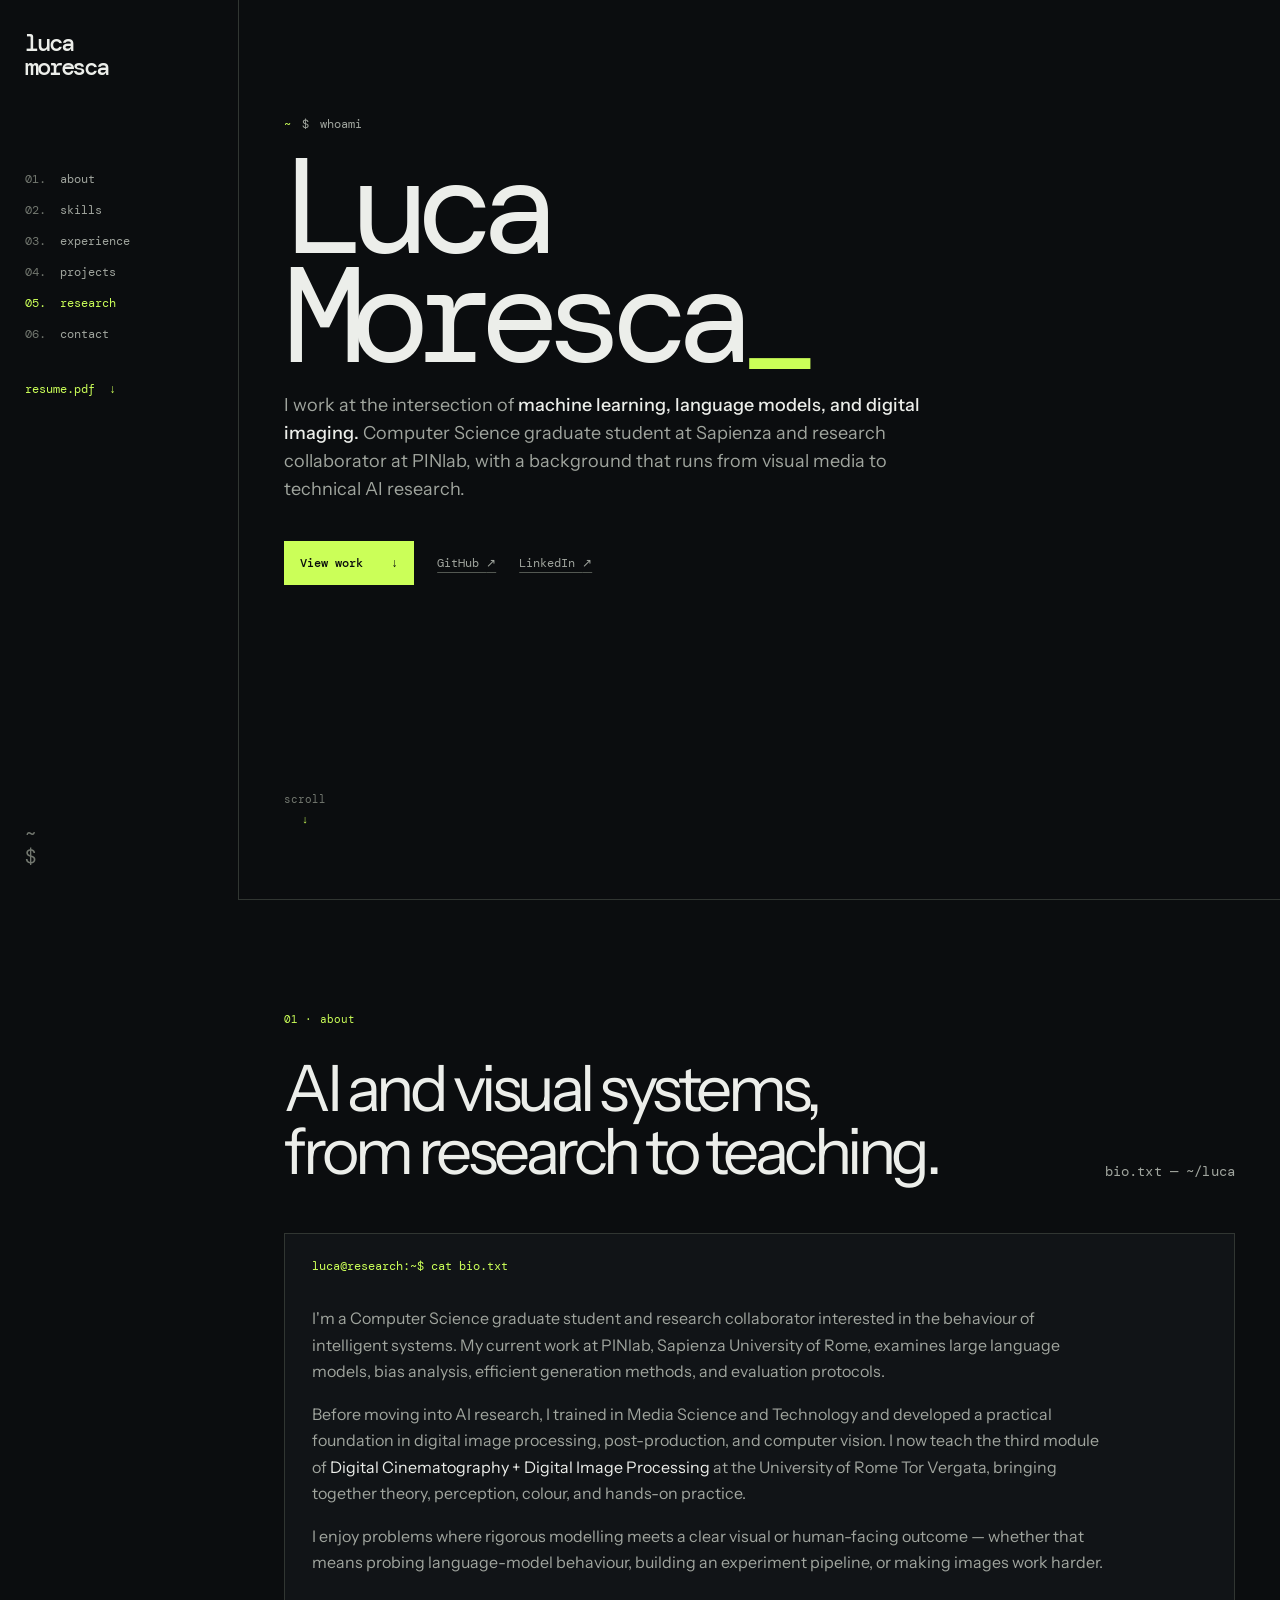
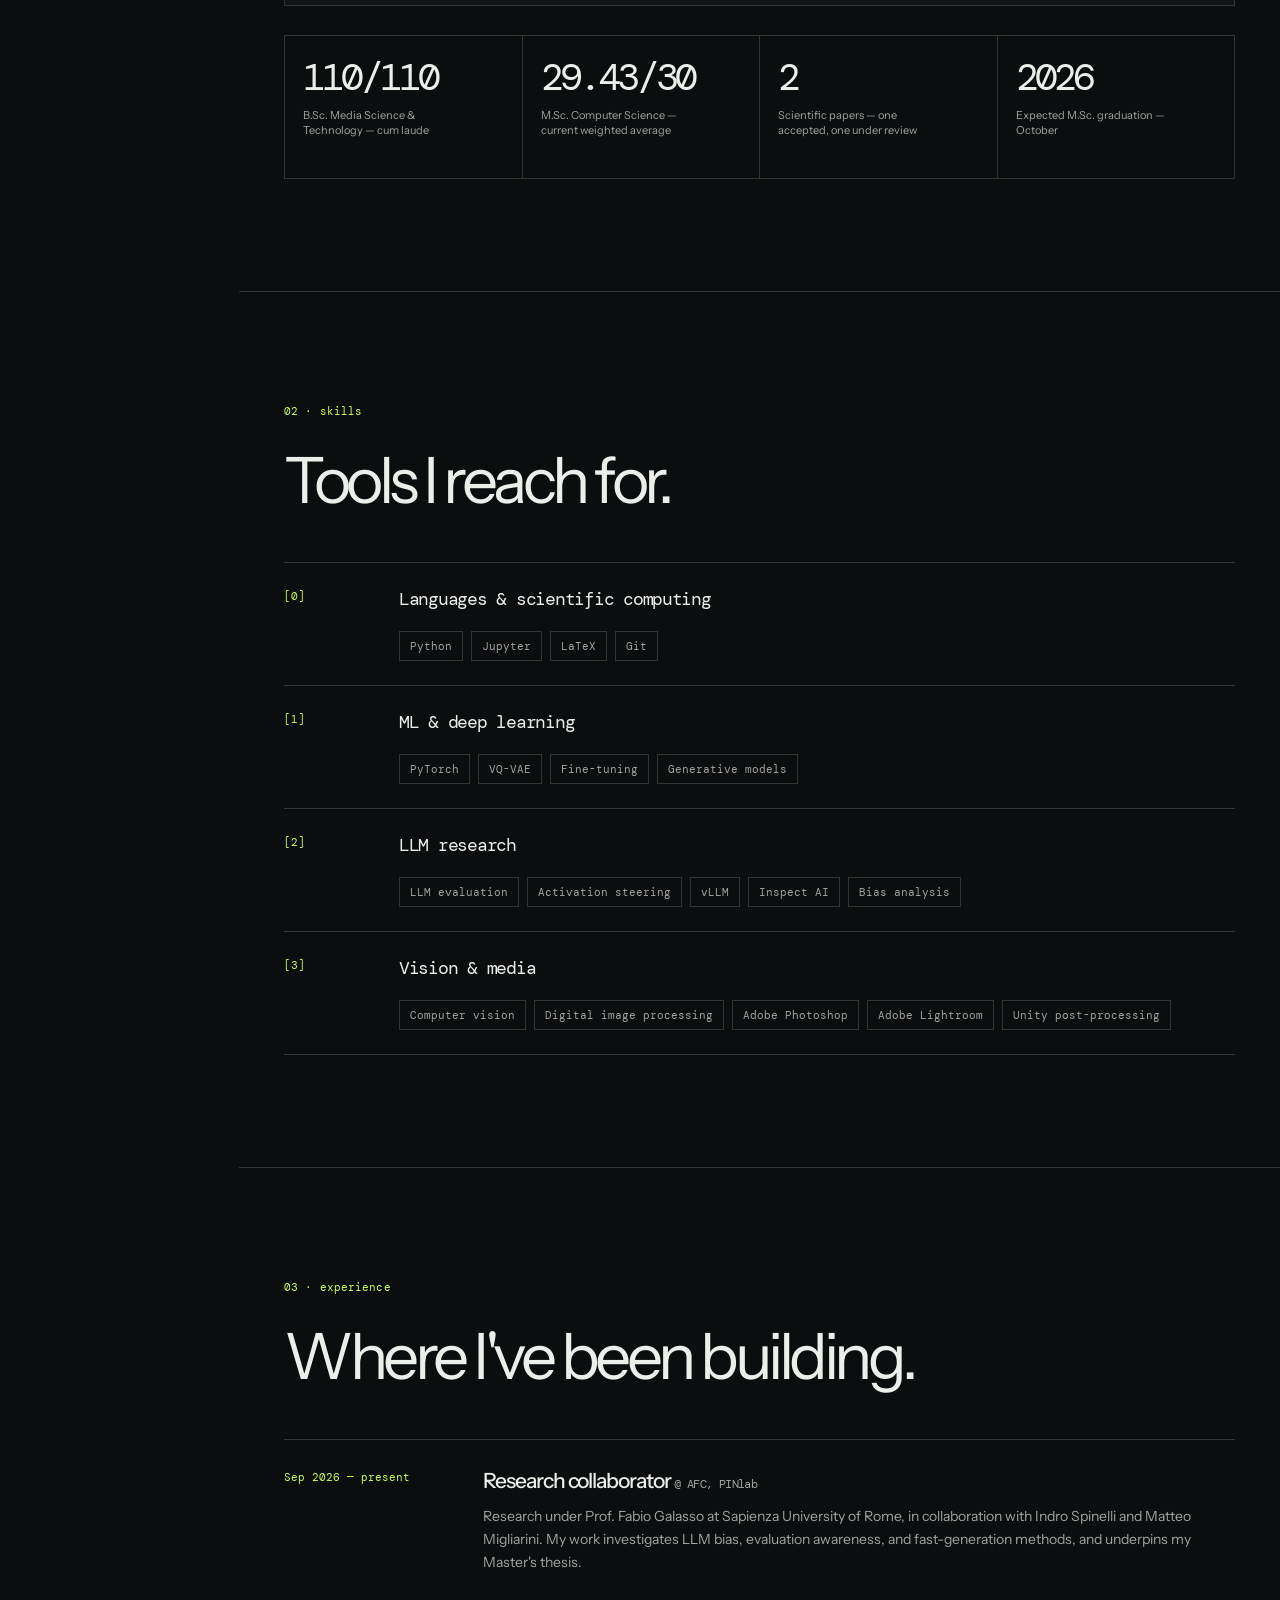
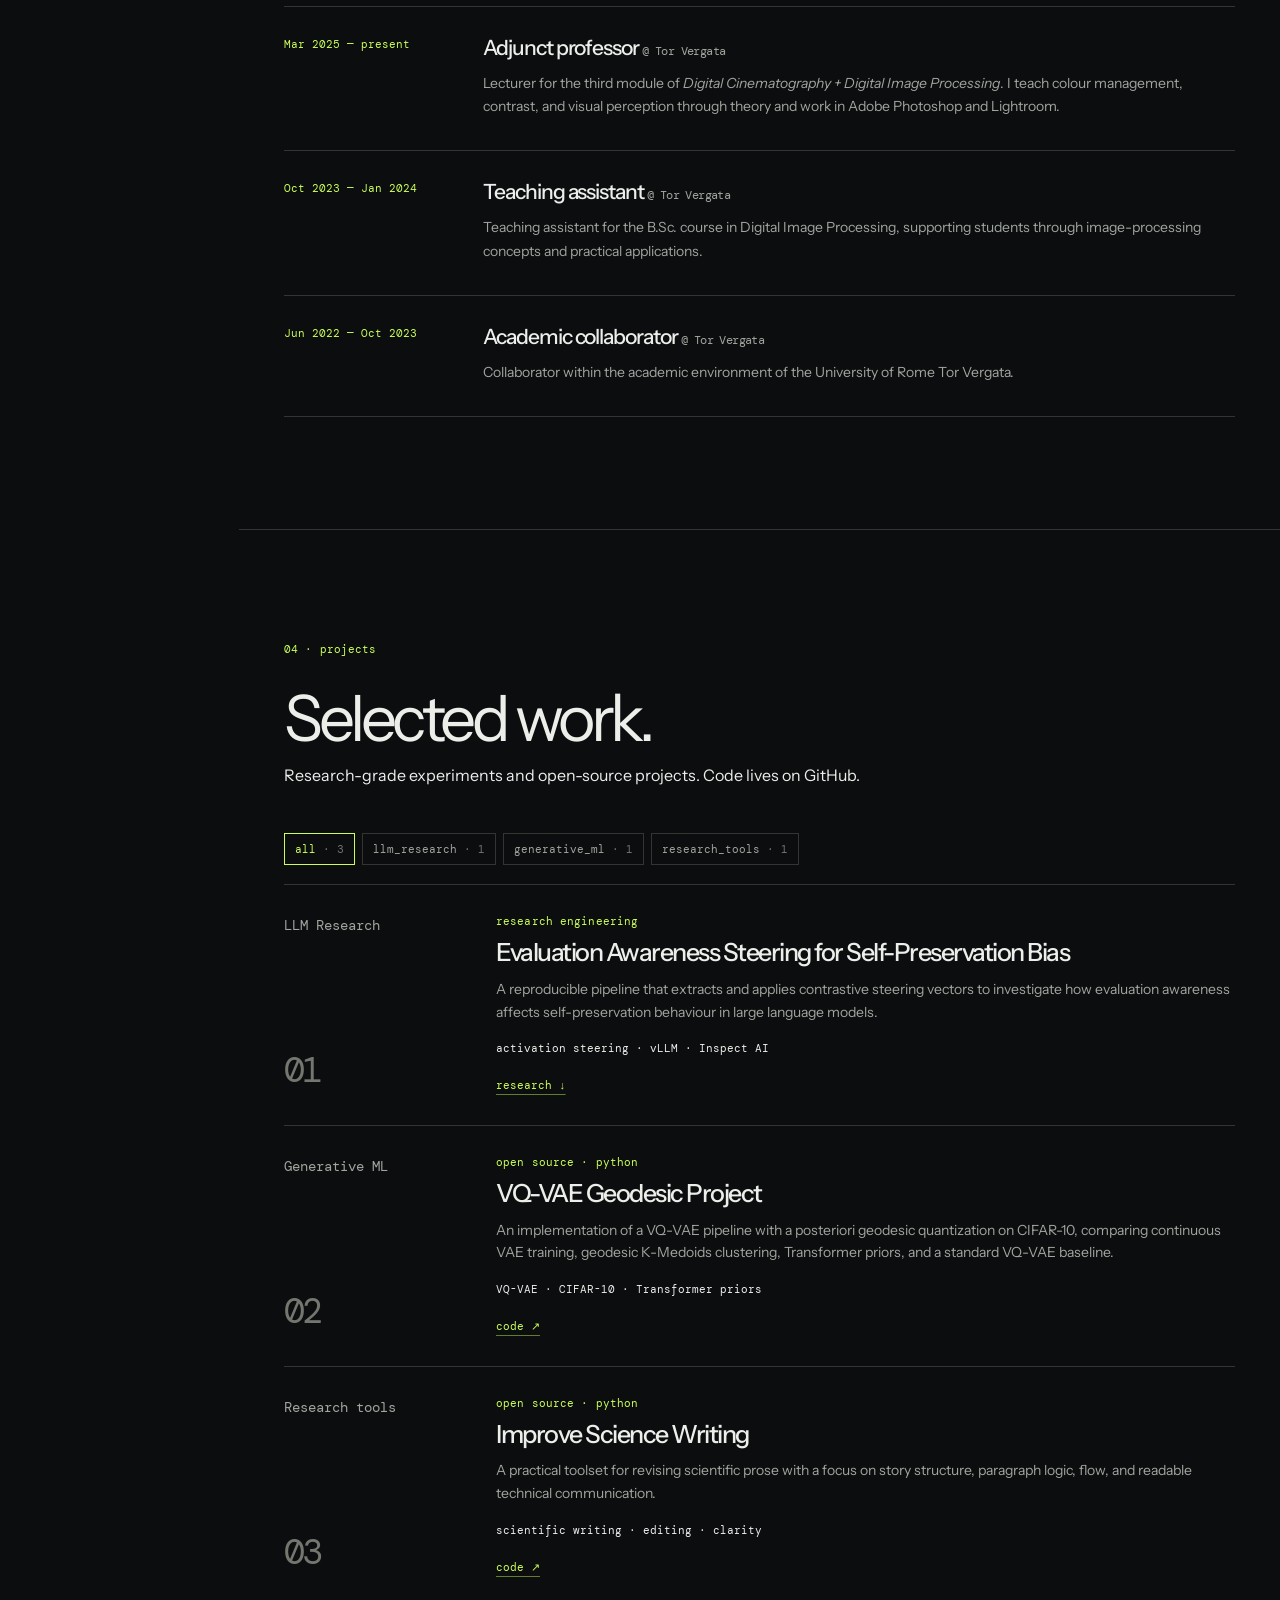
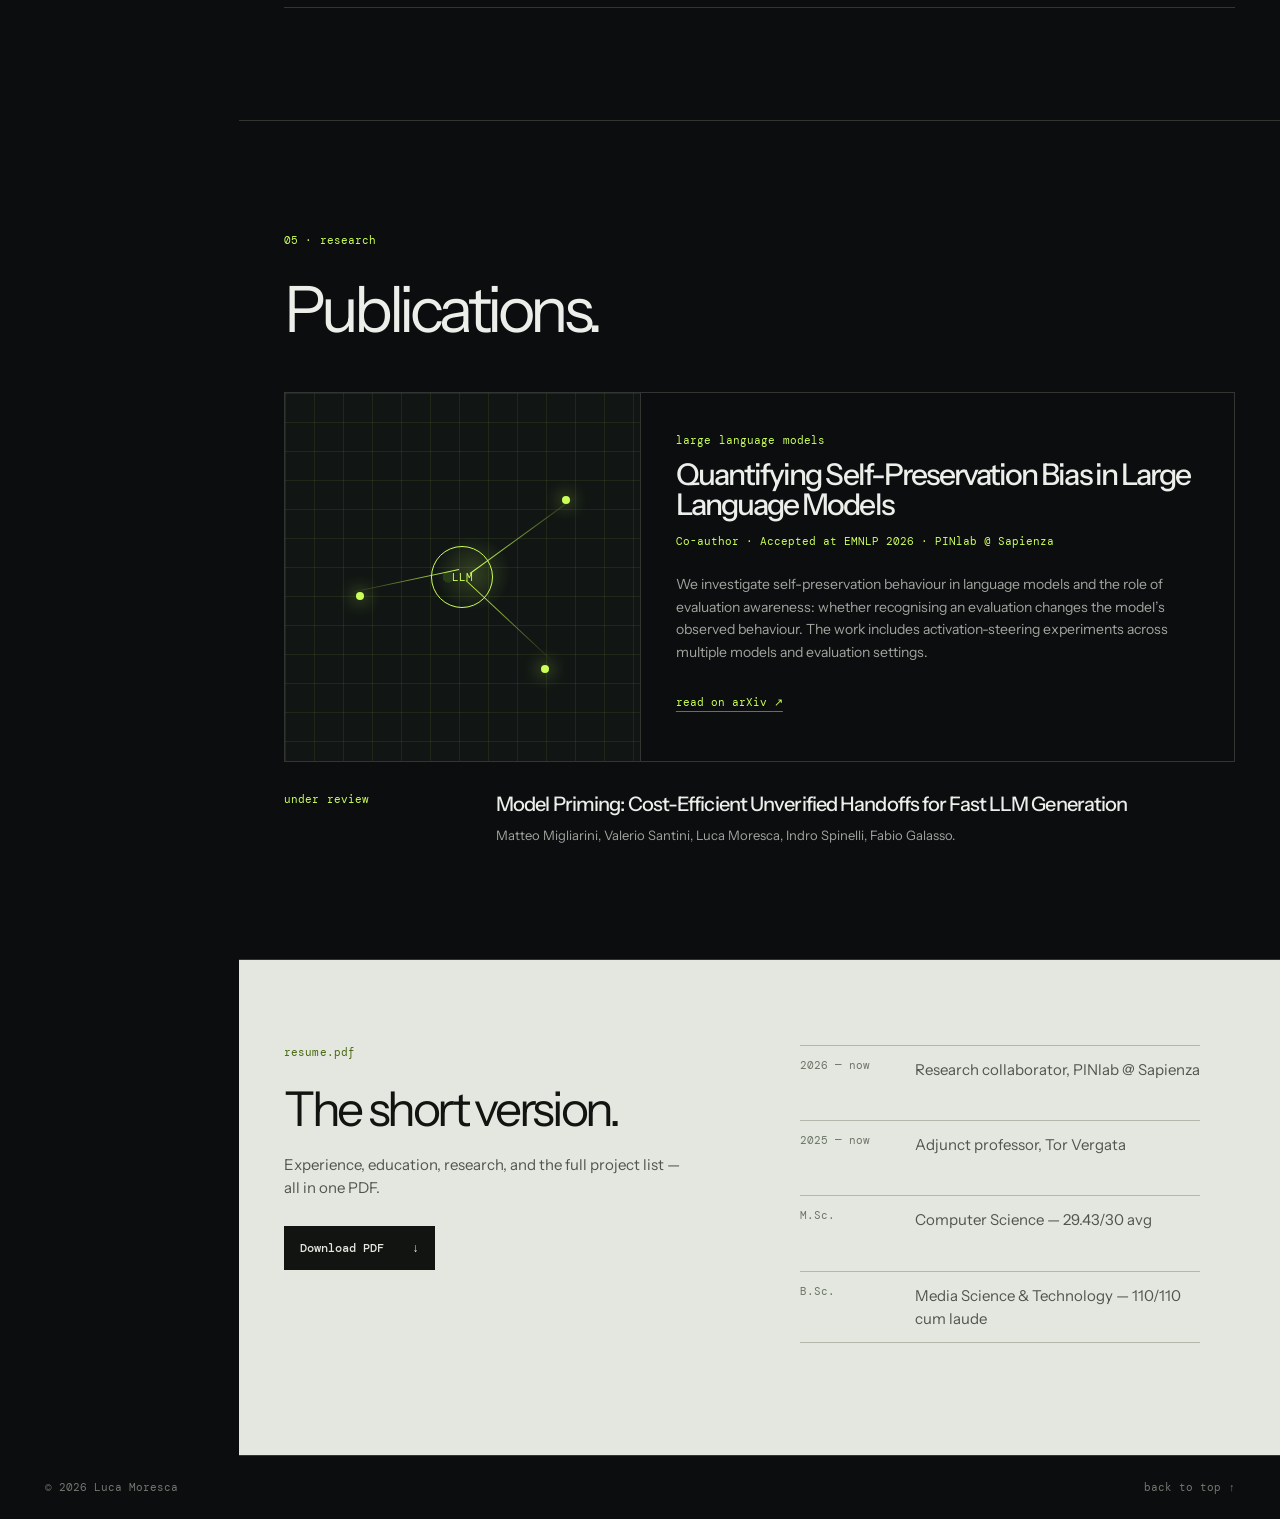
==== commit fde5d0ee: "Remove contact section from index.html" ====
--- a/index.html
+++ b/index.html
@@ -122,15 +122,6 @@
         <div><p class="section-kicker">resume.pdf</p><h2>The short version.</h2><p>Experience, education, research, and the full project list — all in one PDF.</p><a class="button" href="resume.pdf" target="_blank" rel="noreferrer">Download PDF <span>↓</span></a></div>
         <div class="resume-details"><p><span>2026 — now</span> Research collaborator, PINlab @ Sapienza</p><p><span>2025 — now</span> Adjunct professor, Tor Vergata</p><p><span>M.Sc.</span> Computer Science — 29.43/30 avg</p><p><span>B.Sc.</span> Media Science &amp; Technology — 110/110 cum laude</p></div>
       </section>
-
-      <section id="contact" class="page-section contact-section">
-        <p class="section-kicker">06 · contact</p>
-        <div class="section-intro"><h2>Let's build something.</h2><p>Open to research collaborations and technically ambitious problems at the intersection of AI, language, and visual computing.</p></div>
-        <div class="contact-grid">
-          <div class="contact-links"><a href="https://www.linkedin.com/in/luca-moresca/" target="_blank" rel="noreferrer"><span>LinkedIn</span><strong>luca-moresca</strong><i>→</i></a><a href="https://github.com/LucaMoresca" target="_blank" rel="noreferrer"><span>GitHub</span><strong>@LucaMoresca</strong><i>→</i></a><a href="mailto:lucamoresca12@gmail.com"><span>Email</span><strong>lucamoresca12@gmail.com</strong><i>→</i></a></div>
-          <form id="contact-form" class="contact-form"><label>Name *<input name="name" autocomplete="name" required placeholder="Your name" /></label><label>Email *<input name="email" type="email" autocomplete="email" required placeholder="you@domain.com" /></label><label>Message *<textarea name="message" required placeholder="What are you working on?"></textarea></label><button class="button" type="submit">Send message <span>↗</span></button><p class="form-note" aria-live="polite"></p></form>
-        </div>
-      </section>
     </main>
     <footer><span>© <span id="year"></span> Luca Moresca</span><a href="#top">back to top ↑</a></footer>
     <script src="script.js"></script>
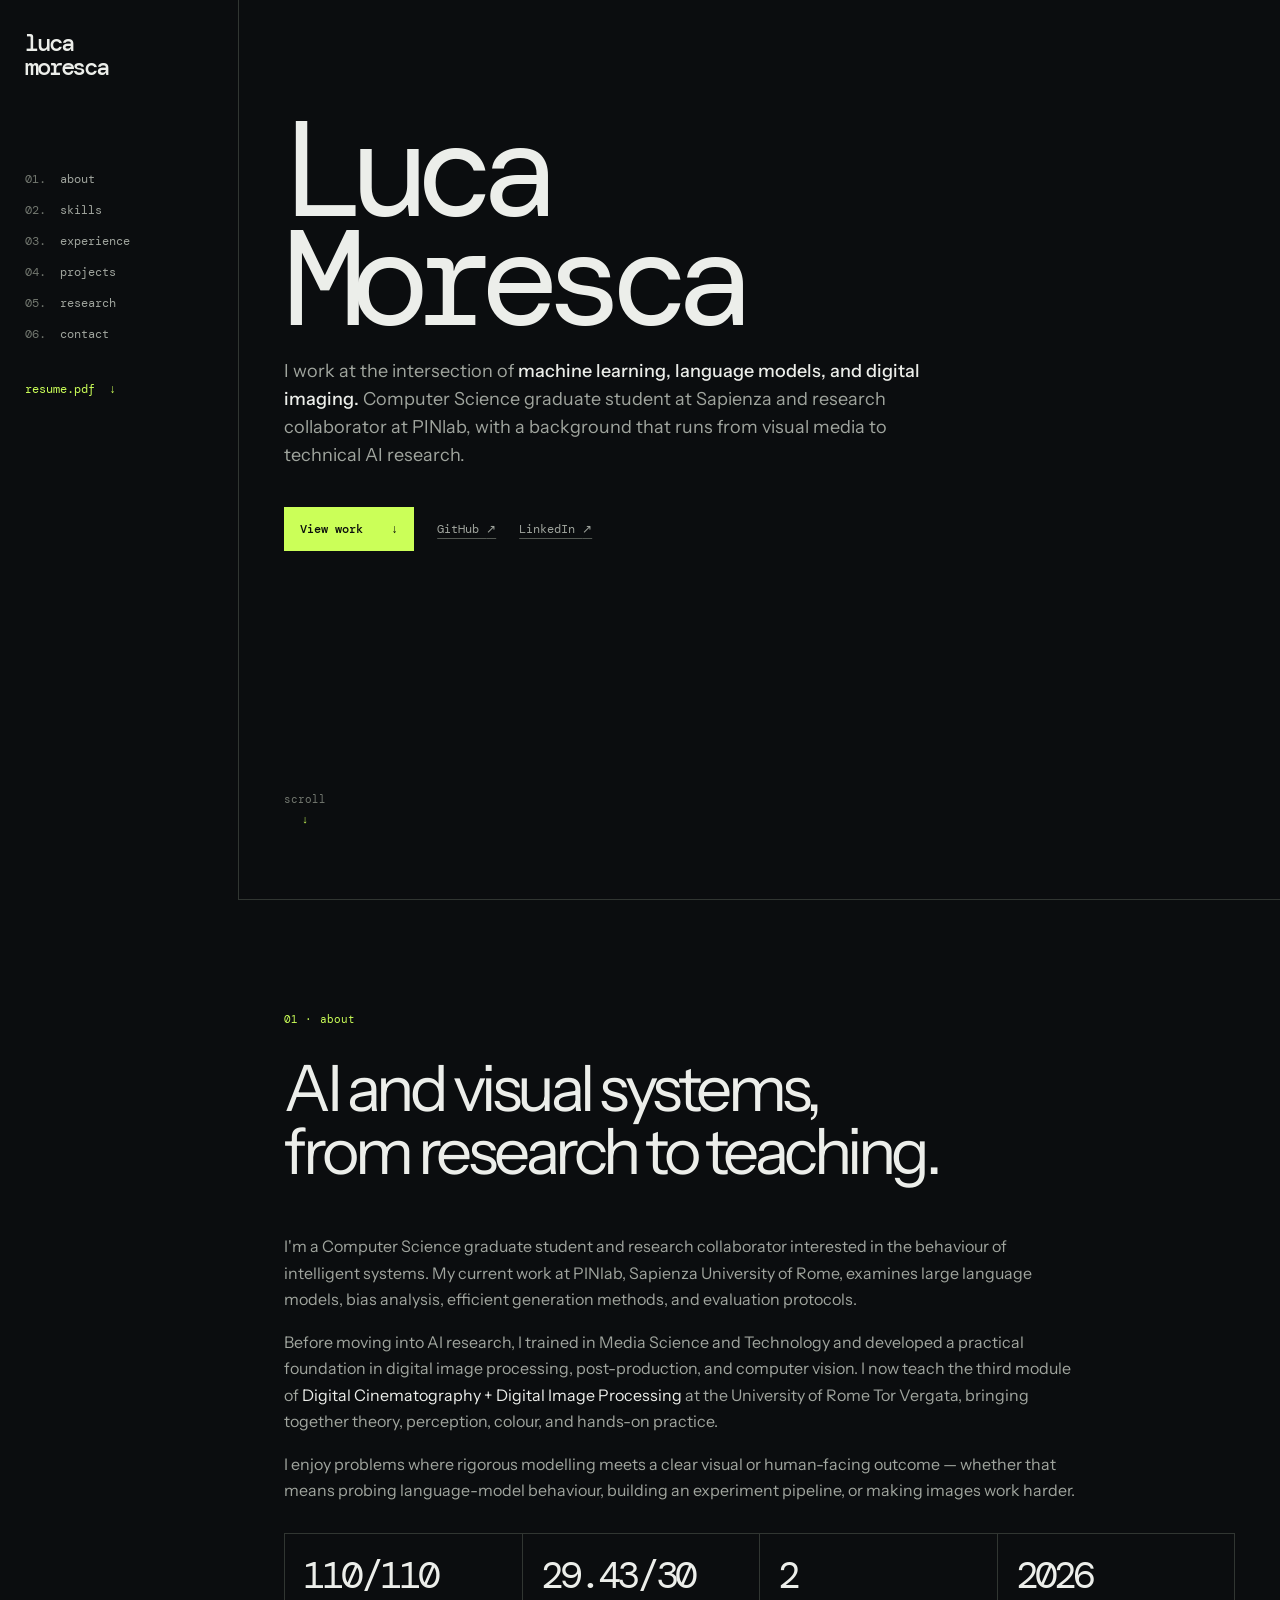
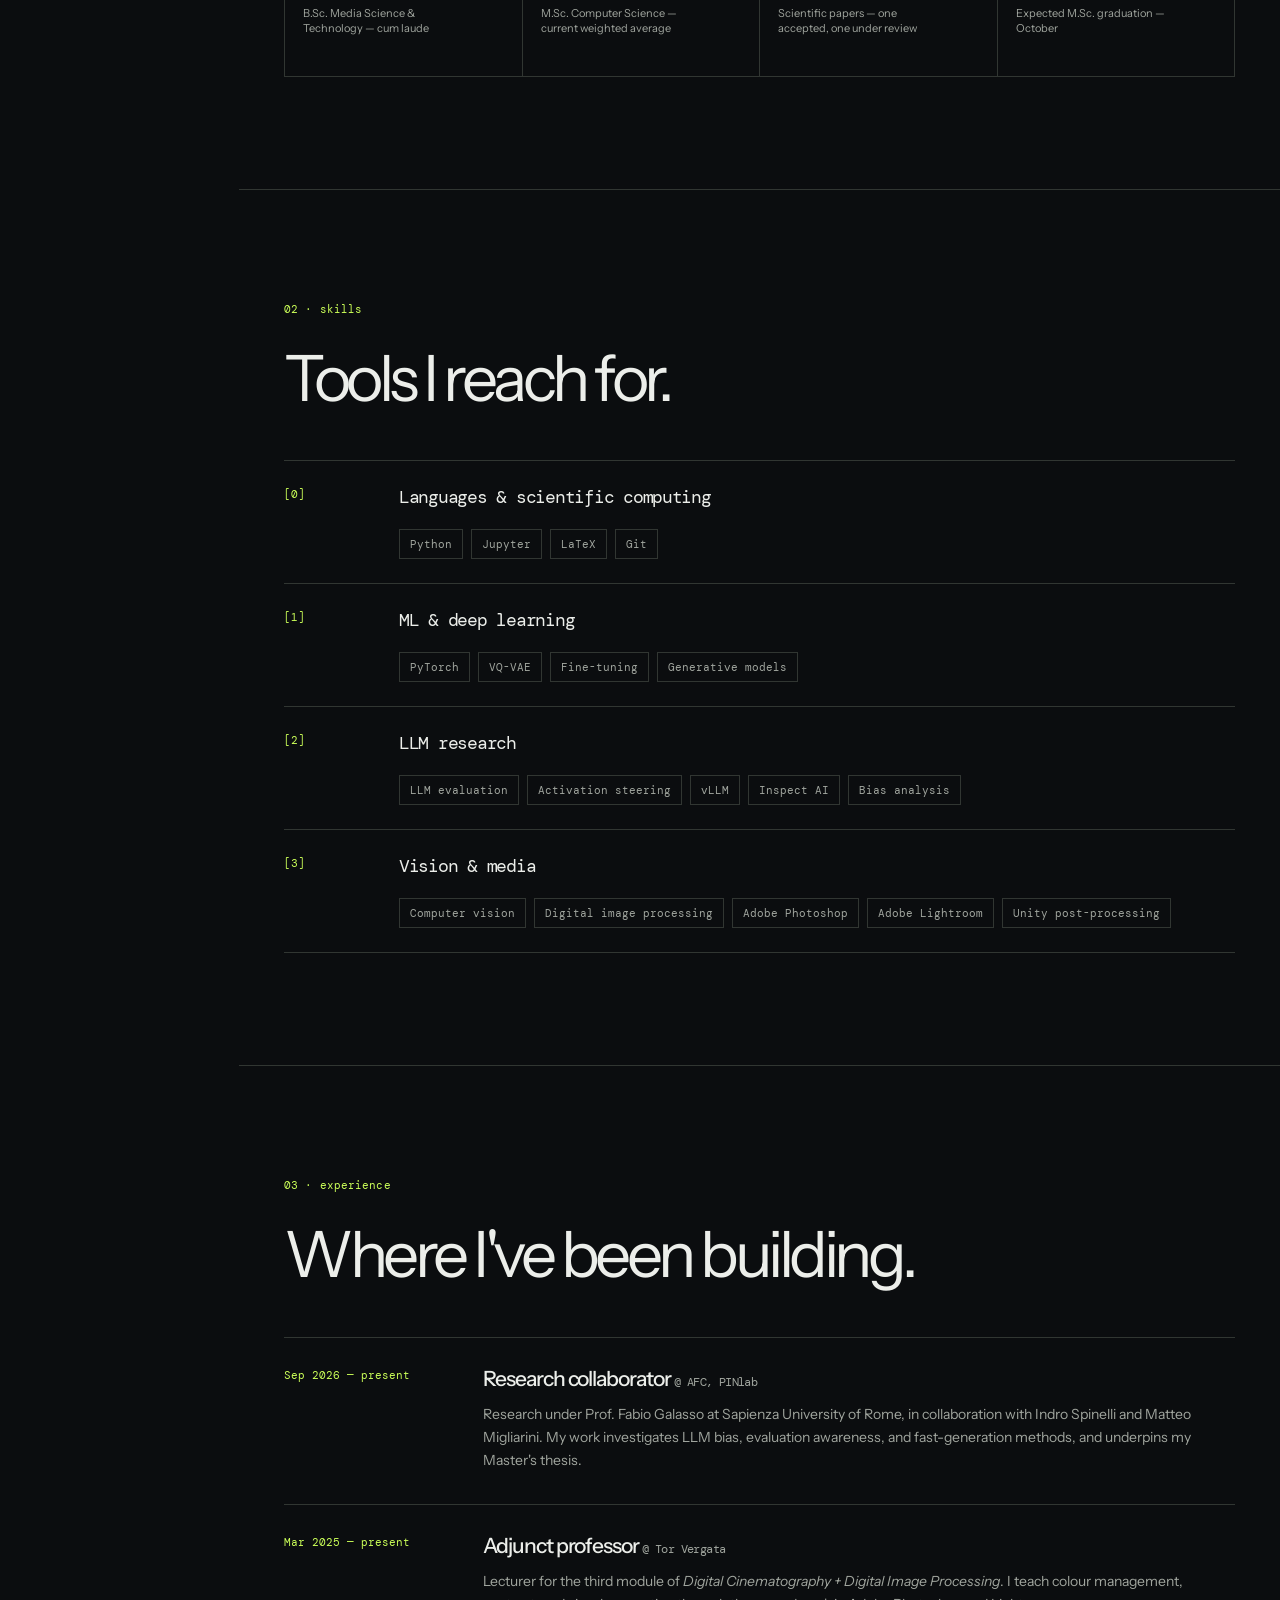
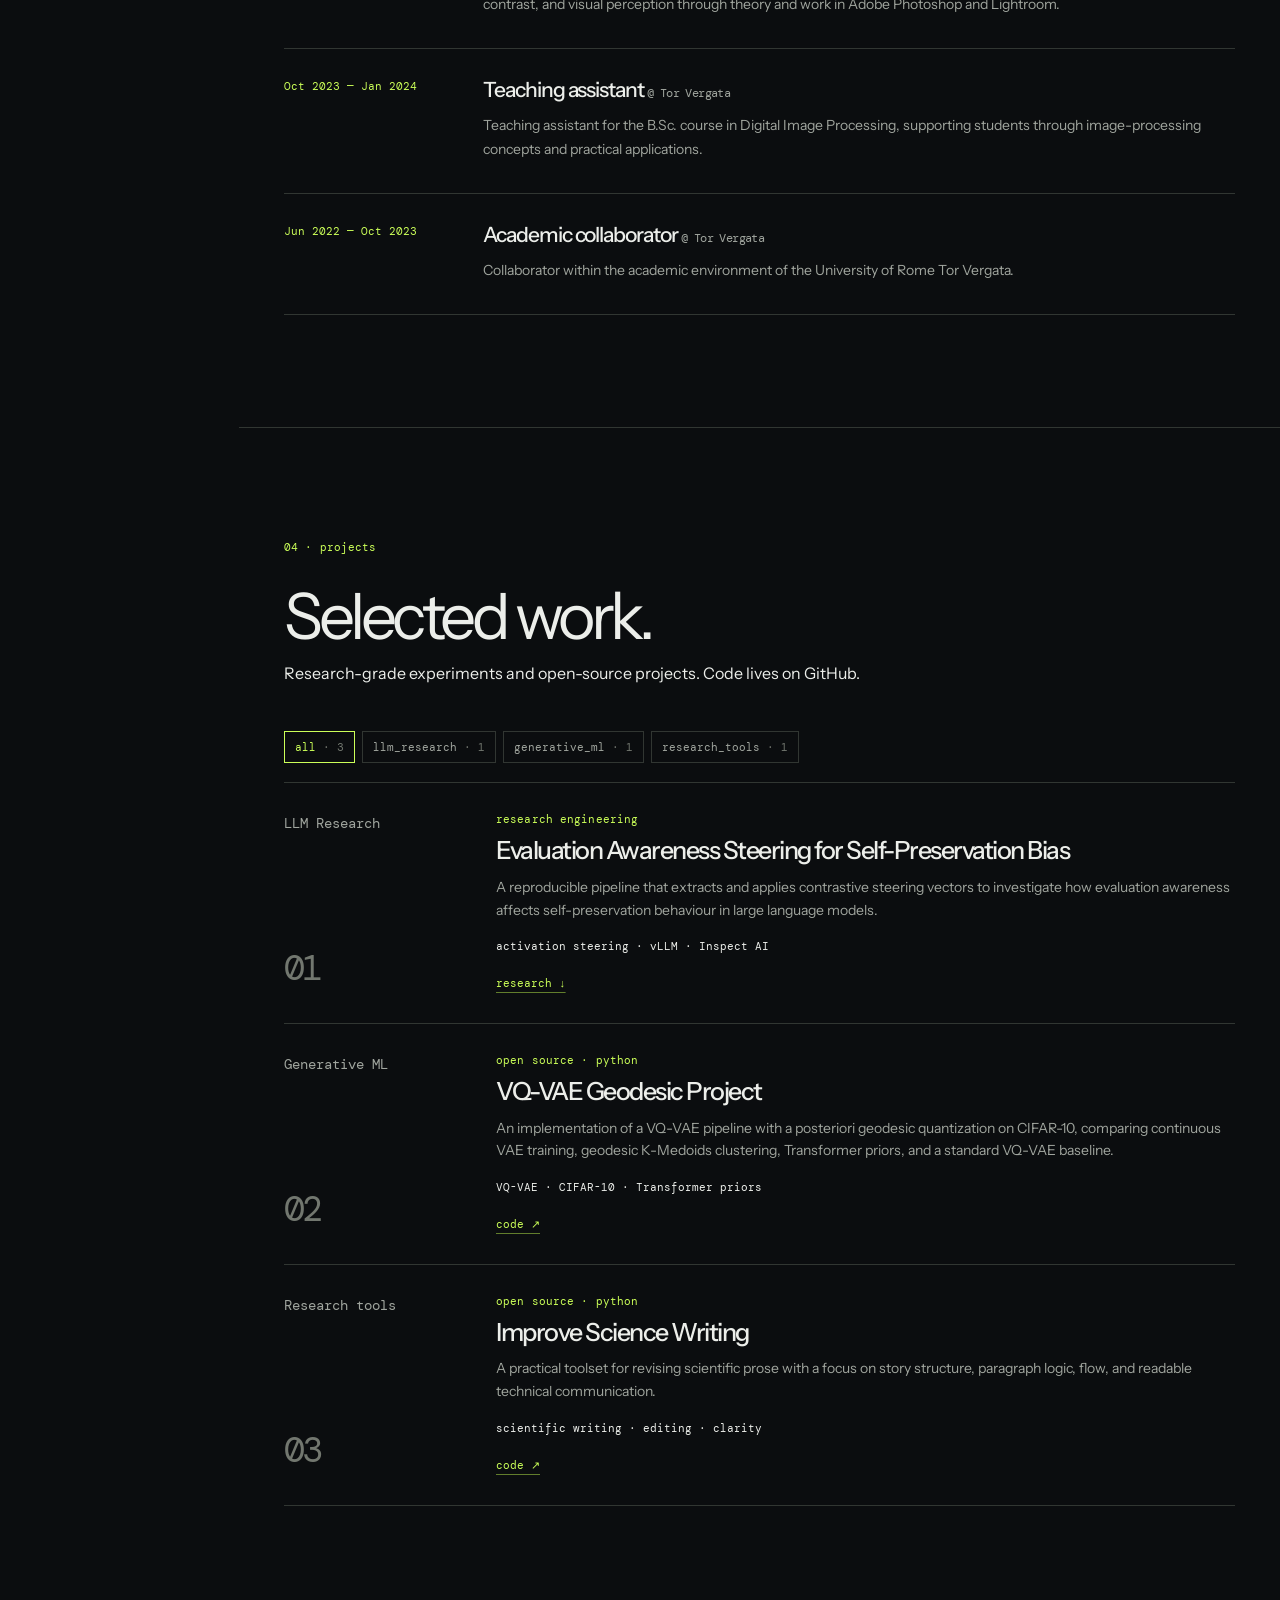
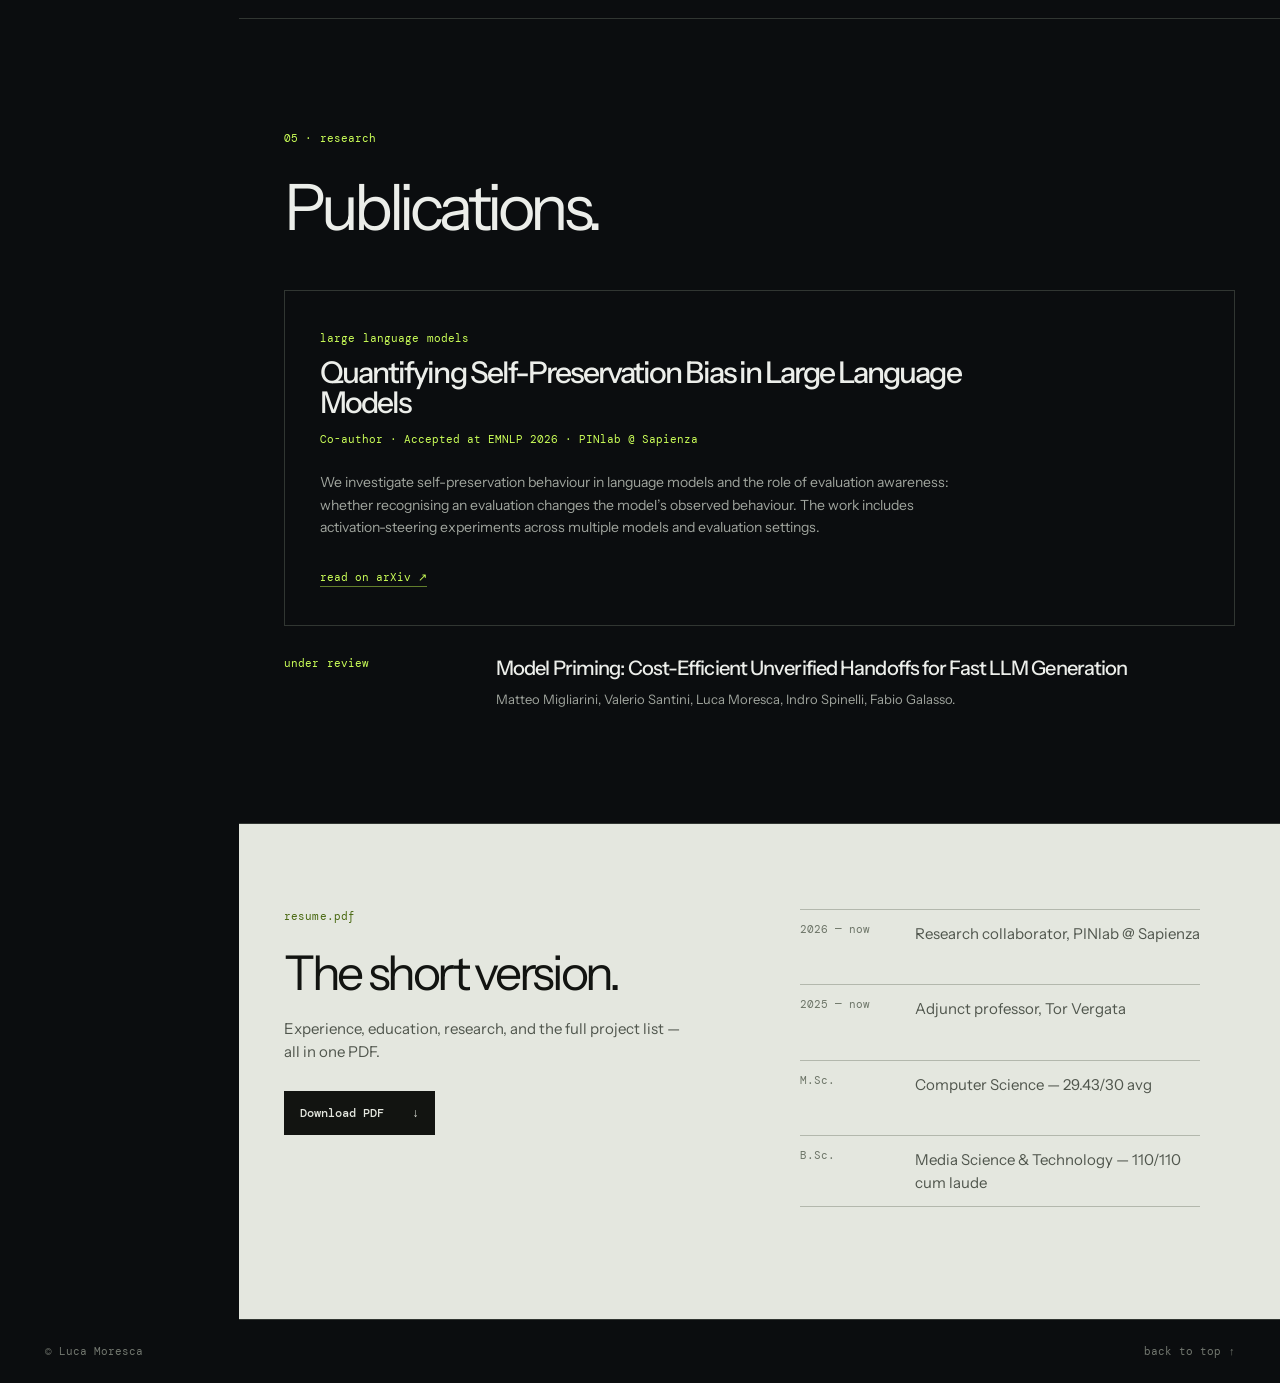
==== commit b2c05f66: "Simplify portfolio visuals" ====
--- a/index.html
+++ b/index.html
@@ -25,7 +25,6 @@
         <a href="#contact"><span>06.</span> contact</a>
       </nav>
       <a class="resume-link" href="resume.pdf" target="_blank" rel="noreferrer">resume.pdf <span>↓</span></a>
-      <p class="rail-mark">~<br />$</p>
     </aside>
 
     <header class="mobile-header">
@@ -40,8 +39,7 @@
 
     <main id="main" class="content">
       <section id="top" class="hero">
-        <div class="terminal-line"><span>~</span><span>$</span><span>whoami</span></div>
-        <h1>Luca<br />Moresca<span class="cursor" aria-hidden="true">_</span></h1>
+        <h1>Luca<br />Moresca</h1>
         <p class="hero-copy">I work at the intersection of <strong>machine learning, language models, and digital imaging.</strong> Computer Science graduate student at Sapienza and research collaborator at PINlab, with a background that runs from visual media to technical AI research.</p>
         <div class="hero-links">
           <a class="button" href="#projects">View work <span>↓</span></a>
@@ -55,16 +53,12 @@
         <p class="section-kicker">01 · about</p>
         <div class="section-intro">
           <h2>AI and visual systems,<br />from research to teaching.</h2>
-          <p class="file-label">bio.txt — ~/luca</p>
         </div>
-        <article class="terminal-card">
-          <p class="terminal-command">luca@research:~$ cat bio.txt</p>
-          <div class="prose">
-            <p>I'm a Computer Science graduate student and research collaborator interested in the behaviour of intelligent systems. My current work at PINlab, Sapienza University of Rome, examines large language models, bias analysis, efficient generation methods, and evaluation protocols.</p>
-            <p>Before moving into AI research, I trained in Media Science and Technology and developed a practical foundation in digital image processing, post-production, and computer vision. I now teach the third module of <em>Digital Cinematography + Digital Image Processing</em> at the University of Rome Tor Vergata, bringing together theory, perception, colour, and hands-on practice.</p>
-            <p>I enjoy problems where rigorous modelling meets a clear visual or human-facing outcome — whether that means probing language-model behaviour, building an experiment pipeline, or making images work harder.</p>
-          </div>
-        </article>
+        <div class="prose">
+          <p>I'm a Computer Science graduate student and research collaborator interested in the behaviour of intelligent systems. My current work at PINlab, Sapienza University of Rome, examines large language models, bias analysis, efficient generation methods, and evaluation protocols.</p>
+          <p>Before moving into AI research, I trained in Media Science and Technology and developed a practical foundation in digital image processing, post-production, and computer vision. I now teach the third module of <em>Digital Cinematography + Digital Image Processing</em> at the University of Rome Tor Vergata, bringing together theory, perception, colour, and hands-on practice.</p>
+          <p>I enjoy problems where rigorous modelling meets a clear visual or human-facing outcome — whether that means probing language-model behaviour, building an experiment pipeline, or making images work harder.</p>
+        </div>
         <div class="stats-grid" aria-label="Academic highlights">
           <article><strong>110/110</strong><span>B.Sc. Media Science &amp; Technology — cum laude</span></article>
           <article><strong>29.43/30</strong><span>M.Sc. Computer Science — current weighted average</span></article>
@@ -112,7 +106,6 @@
         <p class="section-kicker">05 · research</p>
         <div class="section-intro"><h2>Publications.</h2></div>
         <article class="research-feature">
-          <div class="research-art" aria-hidden="true"><span class="node node-one"></span><span class="node node-two"></span><span class="node node-three"></span><i></i><i></i><i></i><b>LLM</b></div>
           <div class="research-copy"><p class="project-type">Large language models</p><h3>Quantifying Self-Preservation Bias in Large Language Models</h3><p class="research-status">Co-author · Accepted at EMNLP 2026 · PINlab @ Sapienza</p><p>We investigate self-preservation behaviour in language models and the role of evaluation awareness: whether recognising an evaluation changes the model’s observed behaviour. The work includes activation-steering experiments across multiple models and evaluation settings.</p><a href="https://arxiv.org/abs/2604.02174" target="_blank" rel="noreferrer">read on arXiv <span>↗</span></a></div>
         </article>
         <article class="publication-row"><p class="project-type">Under review</p><div><h3>Model Priming: Cost-Efficient Unverified Handoffs for Fast LLM Generation</h3><p>Matteo Migliarini, Valerio Santini, Luca Moresca, Indro Spinelli, Fabio Galasso.</p></div></article>
--- a/styles.css
+++ b/styles.css
@@ -1 +1 @@
-:root{--bg:#0b0d0f;--panel:#111417;--text:#eceeea;--muted:#a0a59e;--dim:#72776f;--line:#313632;--acid:#cbff58;--mono:'DM Mono',ui-monospace,SFMono-Regular,Menlo,monospace;--sans:'Instrument Sans',Arial,sans-serif}*{box-sizing:border-box}html{scroll-behavior:smooth}body{margin:0;background:var(--bg);color:var(--text);font-family:var(--sans);-webkit-font-smoothing:antialiased}a{color:inherit;text-decoration:none}.skip-link{position:fixed;top:-100px;left:15px;z-index:20;background:var(--acid);color:#080a0b;padding:10px 14px;font:500 12px var(--mono)}.skip-link:focus{top:15px}.rail{position:fixed;inset:0 auto 0 0;z-index:10;display:flex;flex-direction:column;width:239px;padding:31px 25px;border-right:1px solid var(--line);background:var(--bg)}.rail-name{font:500 24px/.98 var(--mono);letter-spacing:-.09em}.rail-nav{display:flex;flex-direction:column;gap:15px;margin-top:93px}.rail-nav a{color:var(--muted);font:12px var(--mono);transition:color .2s}.rail-nav a span{display:inline-block;width:28px;color:var(--dim)}.rail-nav a:hover,.rail-nav a.is-active{color:var(--acid)}.rail-nav a:hover span,.rail-nav a.is-active span{color:inherit}.resume-link{margin-top:39px;color:var(--acid);font:12px var(--mono)}.resume-link span{margin-left:7px}.rail-mark{margin:auto 0 0;color:var(--dim);font:19px/1.2 var(--mono)}.mobile-header{display:none}.content{width:calc(100% - 239px);margin-left:239px}.hero,.page-section,.resume-section,footer{padding-right:max(45px,calc((100vw - 239px - 1090px)/2));padding-left:max(45px,calc((100vw - 239px - 1090px)/2))}.hero{display:flex;min-height:100vh;flex-direction:column;align-items:flex-start;justify-content:center;padding-top:116px;padding-bottom:73px;border-bottom:1px solid var(--line)}.terminal-line{display:flex;gap:11px;color:var(--muted);font:12px var(--mono)}.terminal-line span:first-child{color:var(--acid)}.hero h1{margin:21px 0 22px;font:400 clamp(70px,10.6vw,145px)/.8 var(--mono);letter-spacing:-.125em}.cursor{display:inline-block;position:relative;top:-.02em;color:var(--acid);font-weight:400;animation:blink 1s step-end infinite}.hero-copy{max-width:650px;margin:0;color:var(--muted);font-size:18px;line-height:1.55}.hero-copy strong{color:var(--text);font-weight:500}.hero-links{display:flex;align-items:center;flex-wrap:wrap;gap:23px;margin-top:37px;font:12px var(--mono)}.hero-links>a:not(.button){color:var(--muted);text-decoration:underline;text-decoration-color:#535852;text-underline-offset:5px}.hero-links>a:not(.button):hover{color:var(--acid)}.button{display:inline-flex;align-items:center;justify-content:space-between;gap:28px;padding:13px 15px;border:1px solid var(--acid);background:var(--acid);color:#0a0d0c;font:500 12px var(--mono);transition:transform .2s,background .2s,color .2s}.button:hover{transform:translateY(-2px);background:transparent;color:var(--acid)}.scroll-hint{margin-top:auto;color:var(--dim);font:11px var(--mono)}.scroll-hint span{display:block;margin-top:6px;color:var(--acid);text-align:center}.page-section{padding-top:112px;padding-bottom:112px;border-bottom:1px solid var(--line)}.section-kicker,.file-label,.project-type{margin:0;color:var(--acid);font:11px var(--mono);letter-spacing:.01em;text-transform:lowercase}.section-intro{display:flex;align-items:flex-end;justify-content:space-between;gap:30px;margin-top:31px;margin-bottom:51px}.section-intro h2{margin:0;font-size:clamp(38px,5vw,66px);font-weight:400;line-height:.98;letter-spacing:-.07em}.section-intro>p{max-width:380px;margin:0;color:var(--muted);font-size:14px;line-height:1.6}.terminal-card{padding:24px 27px 29px;border:1px solid var(--line);background:var(--panel)}.terminal-command{margin:0 0 31px;color:var(--acid);font:12px var(--mono)}.prose{max-width:800px}.prose p{margin:0 0 17px;color:var(--muted);font-size:16px;line-height:1.64}.prose p:last-child{margin-bottom:0}.prose em{color:var(--text);font-style:normal}.stats-grid{display:grid;grid-template-columns:repeat(4,1fr);margin-top:29px;border-top:1px solid var(--line);border-left:1px solid var(--line)}.stats-grid article{min-height:143px;padding:22px 18px;border-right:1px solid var(--line);border-bottom:1px solid var(--line)}.stats-grid strong{display:block;margin-bottom:12px;font:400 clamp(26px,3vw,38px)/1 var(--mono);letter-spacing:-.1em}.stats-grid span{display:block;max-width:160px;color:var(--muted);font-size:11px;line-height:1.45}.stack-list{border-top:1px solid var(--line)}.stack-list article{display:grid;grid-template-columns:90px 1fr;gap:25px;padding:24px 0;border-bottom:1px solid var(--line)}.stack-list article>p{margin:2px 0 0;color:var(--acid);font:11px var(--mono)}.stack-list h3{margin:0 0 20px;font:400 18px var(--mono);letter-spacing:-.07em}.stack-list ul{display:flex;flex-wrap:wrap;gap:8px;margin:0;padding:0;list-style:none}.stack-list li{padding:7px 10px;border:1px solid var(--line);color:var(--muted);font:11px var(--mono)}.experience-list{border-top:1px solid var(--line)}.experience-list article{display:grid;grid-template-columns:168px 1fr;gap:31px;padding:28px 0 32px;border-bottom:1px solid var(--line)}.date{margin:2px 0 0;color:var(--acid);font:11px var(--mono)}.experience-list h3{margin:0 0 12px;font-size:21px;font-weight:500;letter-spacing:-.05em}.experience-list h3 span{color:var(--muted);font:12px var(--mono);letter-spacing:-.05em}.experience-list div>p{max-width:760px;margin:0;color:var(--muted);font-size:14px;line-height:1.65}.projects-intro{margin-bottom:32px}.filters{display:flex;flex-wrap:wrap;gap:7px;margin-bottom:19px}.filter{padding:8px 10px;border:1px solid var(--line);border-radius:0;background:transparent;color:var(--muted);font:11px var(--mono);cursor:pointer}.filter span{color:var(--dim)}.filter:hover,.filter.is-active{border-color:var(--acid);color:var(--acid)}.project-list{border-top:1px solid var(--line)}.project{display:grid;grid-template-columns:180px 1fr;gap:32px;padding:29px 0 32px;border-bottom:1px solid var(--line)}.project[hidden]{display:none}.project-side{display:flex;flex-direction:column;justify-content:space-between;min-height:143px}.project-side p{margin:0;color:var(--acid);font:11px var(--mono)}.project-index{color:var(--dim);font:35px var(--mono);letter-spacing:-.1em}.project h3{max-width:690px;margin:11px 0 12px;font-size:25px;font-weight:500;line-height:1.05;letter-spacing:-.06em}.project div>p:not(.project-type):not(.project-metric){max-width:760px;margin:0;color:var(--muted);font-size:14px;line-height:1.63}.project-metric{margin:18px 0!important;color:var(--text)!important;font:11px var(--mono)!important}.project a,.research-copy a{color:var(--acid);font:11px var(--mono);text-decoration:underline;text-underline-offset:5px;text-decoration-color:#627e2c}.research-feature{display:grid;grid-template-columns:minmax(280px,.75fr) 1.25fr;min-height:370px;border:1px solid var(--line)}.research-art{position:relative;overflow:hidden;border-right:1px solid var(--line);background:radial-gradient(circle at 46% 50%,#283d19 0 2%,transparent 2.2%),radial-gradient(circle at 53% 49%,rgba(203,255,88,.18),transparent 14%),#111614}.research-art::after{position:absolute;inset:0;background-image:linear-gradient(rgba(203,255,88,.08) 1px,transparent 1px),linear-gradient(90deg,rgba(203,255,88,.08) 1px,transparent 1px);background-size:29px 29px;content:''}.research-art b{position:absolute;top:50%;left:50%;z-index:2;display:grid;width:62px;height:62px;place-items:center;border:1px solid var(--acid);border-radius:50%;color:var(--acid);font:11px var(--mono);transform:translate(-50%,-50%)}.research-art i{position:absolute;z-index:1;display:block;height:1px;transform-origin:left;background:linear-gradient(90deg,var(--acid),transparent)}.research-art i:nth-of-type(1){top:49%;left:52%;width:37%;transform:rotate(-36deg)}.research-art i:nth-of-type(2){top:51%;left:51%;width:33%;transform:rotate(43deg)}.research-art i:nth-of-type(3){top:48%;left:49%;width:31%;transform:rotate(168deg)}.node{position:absolute;z-index:2;width:8px;height:8px;border-radius:50%;background:var(--acid);box-shadow:0 0 17px var(--acid)}.node-one{top:28%;left:78%}.node-two{top:74%;left:72%}.node-three{top:54%;left:20%}.research-copy{padding:40px 35px}.research-copy h3{max-width:690px;margin:13px 0 13px;font-size:30px;font-weight:500;line-height:1.02;letter-spacing:-.065em}.research-status{margin:0 0 25px;color:var(--acid);font:11px var(--mono)}.research-copy>p:not(.project-type):not(.research-status){max-width:660px;margin-bottom:26px;color:var(--muted);font-size:14px;line-height:1.62}.publication-row{display:grid;grid-template-columns:180px 1fr;gap:32px;padding:30px 0 2px}.publication-row h3{margin:0 0 9px;font-size:20px;font-weight:500;letter-spacing:-.045em}.publication-row div p{margin:0;color:var(--muted);font-size:13px;line-height:1.55}.resume-section{display:grid;grid-template-columns:1fr 1fr;gap:80px;padding-top:85px;padding-bottom:85px;border-bottom:1px solid var(--line);background:#e4e7df;color:#121411}.resume-section .section-kicker{color:#486810}.resume-section h2{margin:20px 0 15px;font-size:48px;font-weight:400;letter-spacing:-.07em}.resume-section>div>p:not(.section-kicker){max-width:400px;margin:0 0 27px;color:#50564d;font-size:15px;line-height:1.55}.resume-section .button{border-color:#121411;background:#121411;color:#e4e7df}.resume-section .button:hover{background:transparent;color:#121411}.resume-details{display:flex;flex-direction:column;justify-content:center}.resume-details p{display:flex;gap:21px;margin:0;padding:12px 0;border-top:1px solid #b3b8ad;color:#353a34;font-size:12px}.resume-details p:last-child{border-bottom:1px solid #b3b8ad}.resume-details span{flex:0 0 94px;color:#6d7568;font:11px var(--mono)}.contact-section .section-intro{align-items:flex-start}.contact-grid{display:grid;grid-template-columns:.88fr 1.12fr;gap:80px}.contact-links{border-top:1px solid var(--line)}.contact-links a{display:grid;grid-template-columns:82px 1fr 18px;gap:10px;padding:16px 0;border-bottom:1px solid var(--line);transition:color .2s}.contact-links a:hover{color:var(--acid)}.contact-links span{color:var(--muted);font:11px var(--mono)}.contact-links strong{font:500 13px var(--mono);letter-spacing:-.05em}.contact-links i{font:17px/12px var(--mono);font-style:normal}.contact-form{display:grid;gap:18px}.contact-form label{display:grid;gap:8px;color:var(--muted);font:11px var(--mono)}.contact-form input,.contact-form textarea{width:100%;border:1px solid var(--line);border-radius:0;outline:0;background:var(--panel);color:var(--text);font:14px var(--sans)}.contact-form input{height:42px;padding:0 12px}.contact-form textarea{min-height:125px;padding:12px;resize:vertical}.contact-form input:focus,.contact-form textarea:focus{border-color:var(--acid)}.contact-form .button{justify-self:start;margin-top:4px}.form-note{min-height:14px;margin:0;color:var(--acid);font:10px var(--mono)}footer{display:flex;justify-content:space-between;padding-top:24px;padding-bottom:25px;color:var(--dim);font:11px var(--mono)}footer a:hover{color:var(--acid)}@keyframes blink{50%{opacity:0}}@media(max-width:820px){.rail{display:none}.mobile-header{position:sticky;top:0;z-index:10;display:flex;align-items:center;justify-content:space-between;height:61px;padding:0 20px;border-bottom:1px solid var(--line);background:rgba(11,13,15,.96);backdrop-filter:blur(14px);font:12px var(--mono)}.menu-button{display:grid;gap:5px;width:30px;padding:8px 0;border:0;background:transparent}.menu-button i{display:block;height:1px;background:var(--text)}.mobile-menu{position:absolute;top:60px;right:0;left:0;display:none;padding:9px 20px 18px;border-bottom:1px solid var(--line);background:var(--bg)}.mobile-menu.is-open{display:grid}.mobile-menu a{padding:10px 0;color:var(--muted);font:12px var(--mono)}.content{width:100%;margin:0}.hero,.page-section,.resume-section,footer{padding-right:22px;padding-left:22px}.hero{min-height:calc(100vh - 61px);padding-top:80px}.hero h1{font-size:clamp(64px,19vw,116px)}.hero-copy{font-size:16px}.page-section{padding-top:75px;padding-bottom:75px}.section-intro{display:block;margin-top:24px;margin-bottom:35px}.section-intro h2{font-size:clamp(35px,10.5vw,60px)}.section-intro>p{margin-top:17px}.stats-grid{grid-template-columns:repeat(2,1fr)}.stack-list article,.experience-list article,.project,.publication-row{grid-template-columns:1fr;gap:14px}.stack-list article{padding:21px 0}.experience-list article{padding:23px 0}.project{padding:24px 0}.project-side{flex-direction:row;align-items:center;min-height:0}.project-index{font-size:23px}.project h3{font-size:23px}.research-feature{grid-template-columns:1fr}.research-art{min-height:240px;border-right:0;border-bottom:1px solid var(--line)}.research-copy{padding:28px 22px}.research-copy h3{font-size:27px}.publication-row{padding-top:25px}.resume-section{grid-template-columns:1fr;gap:40px;padding-top:65px;padding-bottom:65px}.contact-grid{grid-template-columns:1fr;gap:45px}.contact-links a{grid-template-columns:75px 1fr 18px}.contact-links strong{overflow:hidden;text-overflow:ellipsis;white-space:nowrap}footer{gap:16px;flex-wrap:wrap}.terminal-card{padding:20px}.prose p{font-size:15px}}@media(max-width:420px){.hero-links{gap:17px}.hero-links .button{width:100%}.stats-grid article{min-height:125px;padding:17px 13px}.stats-grid strong{font-size:28px}.stack-list h3{font-size:16px}.resume-details p{flex-direction:column;gap:5px}.resume-details span{flex:auto}.contact-links a{grid-template-columns:1fr 16px}.contact-links span{grid-column:1/-1}.contact-links strong{grid-column:1}.contact-links i{grid-column:2;grid-row:2}.research-copy{padding:25px 18px}}
+:root{--bg:#0b0d0f;--panel:#111417;--text:#eceeea;--muted:#a0a59e;--dim:#72776f;--line:#313632;--acid:#cbff58;--mono:'DM Mono',ui-monospace,SFMono-Regular,Menlo,monospace;--sans:'Instrument Sans',Arial,sans-serif}*{box-sizing:border-box}html{scroll-behavior:smooth}body{margin:0;background:var(--bg);color:var(--text);font-family:var(--sans);-webkit-font-smoothing:antialiased}a{color:inherit;text-decoration:none}.skip-link{position:fixed;top:-100px;left:15px;z-index:20;background:var(--acid);color:#080a0b;padding:10px 14px;font:500 12px var(--mono)}.skip-link:focus{top:15px}.rail{position:fixed;inset:0 auto 0 0;z-index:10;display:flex;flex-direction:column;width:239px;padding:31px 25px;border-right:1px solid var(--line);background:var(--bg)}.rail-name{font:500 24px/.98 var(--mono);letter-spacing:-.09em}.rail-nav{display:flex;flex-direction:column;gap:15px;margin-top:93px}.rail-nav a{color:var(--muted);font:12px var(--mono);transition:color .2s}.rail-nav a span{display:inline-block;width:28px;color:var(--dim)}.rail-nav a:hover,.rail-nav a.is-active{color:var(--acid)}.rail-nav a:hover span,.rail-nav a.is-active span{color:inherit}.resume-link{margin-top:39px;color:var(--acid);font:12px var(--mono)}.resume-link span{margin-left:7px}.mobile-header{display:none}.content{width:calc(100% - 239px);margin-left:239px}.hero,.page-section,.resume-section,footer{padding-right:max(45px,calc((100vw - 239px - 1090px)/2));padding-left:max(45px,calc((100vw - 239px - 1090px)/2))}.hero{display:flex;min-height:100vh;flex-direction:column;align-items:flex-start;justify-content:center;padding-top:116px;padding-bottom:73px;border-bottom:1px solid var(--line)}.hero h1{margin:0 0 25px;font:400 clamp(70px,10.6vw,145px)/.8 var(--mono);letter-spacing:-.125em}.hero-copy{max-width:650px;margin:0;color:var(--muted);font-size:18px;line-height:1.55}.hero-copy strong{color:var(--text);font-weight:500}.hero-links{display:flex;align-items:center;flex-wrap:wrap;gap:23px;margin-top:37px;font:12px var(--mono)}.hero-links>a:not(.button){color:var(--muted);text-decoration:underline;text-decoration-color:#535852;text-underline-offset:5px}.hero-links>a:not(.button):hover{color:var(--acid)}.button{display:inline-flex;align-items:center;justify-content:space-between;gap:28px;padding:13px 15px;border:1px solid var(--acid);background:var(--acid);color:#0a0d0c;font:500 12px var(--mono);transition:transform .2s,background .2s,color .2s}.button:hover{transform:translateY(-2px);background:transparent;color:var(--acid)}.scroll-hint{margin-top:auto;color:var(--dim);font:11px var(--mono)}.scroll-hint span{display:block;margin-top:6px;color:var(--acid);text-align:center}.page-section{padding-top:112px;padding-bottom:112px;border-bottom:1px solid var(--line)}.section-kicker,.project-type{margin:0;color:var(--acid);font:11px var(--mono);letter-spacing:.01em;text-transform:lowercase}.section-intro{display:flex;align-items:flex-end;justify-content:space-between;gap:30px;margin-top:31px;margin-bottom:51px}.section-intro h2{margin:0;font-size:clamp(38px,5vw,66px);font-weight:400;line-height:.98;letter-spacing:-.07em}.section-intro>p{max-width:380px;margin:0;color:var(--muted);font-size:14px;line-height:1.6}.prose{max-width:800px}.prose p{margin:0 0 17px;color:var(--muted);font-size:16px;line-height:1.64}.prose p:last-child{margin-bottom:0}.prose em{color:var(--text);font-style:normal}.stats-grid{display:grid;grid-template-columns:repeat(4,1fr);margin-top:29px;border-top:1px solid var(--line);border-left:1px solid var(--line)}.stats-grid article{min-height:143px;padding:22px 18px;border-right:1px solid var(--line);border-bottom:1px solid var(--line)}.stats-grid strong{display:block;margin-bottom:12px;font:400 clamp(26px,3vw,38px)/1 var(--mono);letter-spacing:-.1em}.stats-grid span{display:block;max-width:160px;color:var(--muted);font-size:11px;line-height:1.45}.stack-list{border-top:1px solid var(--line)}.stack-list article{display:grid;grid-template-columns:90px 1fr;gap:25px;padding:24px 0;border-bottom:1px solid var(--line)}.stack-list article>p{margin:2px 0 0;color:var(--acid);font:11px var(--mono)}.stack-list h3{margin:0 0 20px;font:400 18px var(--mono);letter-spacing:-.07em}.stack-list ul{display:flex;flex-wrap:wrap;gap:8px;margin:0;padding:0;list-style:none}.stack-list li{padding:7px 10px;border:1px solid var(--line);color:var(--muted);font:11px var(--mono)}.experience-list{border-top:1px solid var(--line)}.experience-list article{display:grid;grid-template-columns:168px 1fr;gap:31px;padding:28px 0 32px;border-bottom:1px solid var(--line)}.date{margin:2px 0 0;color:var(--acid);font:11px var(--mono)}.experience-list h3{margin:0 0 12px;font-size:21px;font-weight:500;letter-spacing:-.05em}.experience-list h3 span{color:var(--muted);font:12px var(--mono);letter-spacing:-.05em}.experience-list div>p{max-width:760px;margin:0;color:var(--muted);font-size:14px;line-height:1.65}.projects-intro{margin-bottom:32px}.filters{display:flex;flex-wrap:wrap;gap:7px;margin-bottom:19px}.filter{padding:8px 10px;border:1px solid var(--line);border-radius:0;background:transparent;color:var(--muted);font:11px var(--mono);cursor:pointer}.filter span{color:var(--dim)}.filter:hover,.filter.is-active{border-color:var(--acid);color:var(--acid)}.project-list{border-top:1px solid var(--line)}.project{display:grid;grid-template-columns:180px 1fr;gap:32px;padding:29px 0 32px;border-bottom:1px solid var(--line)}.project[hidden]{display:none}.project-side{display:flex;flex-direction:column;justify-content:space-between;min-height:143px}.project-side p{margin:0;color:var(--acid);font:11px var(--mono)}.project-index{color:var(--dim);font:35px var(--mono);letter-spacing:-.1em}.project h3{max-width:690px;margin:11px 0 12px;font-size:25px;font-weight:500;line-height:1.05;letter-spacing:-.06em}.project div>p:not(.project-type):not(.project-metric){max-width:760px;margin:0;color:var(--muted);font-size:14px;line-height:1.63}.project-metric{margin:18px 0!important;color:var(--text)!important;font:11px var(--mono)!important}.project a,.research-copy a{color:var(--acid);font:11px var(--mono);text-decoration:underline;text-underline-offset:5px;text-decoration-color:#627e2c}.research-feature{border:1px solid var(--line)}.research-copy{padding:40px 35px}.research-copy h3{max-width:690px;margin:13px 0 13px;font-size:30px;font-weight:500;line-height:1.02;letter-spacing:-.065em}.research-status{margin:0 0 25px;color:var(--acid);font:11px var(--mono)}.research-copy>p:not(.project-type):not(.research-status){max-width:660px;margin-bottom:26px;color:var(--muted);font-size:14px;line-height:1.62}.publication-row{display:grid;grid-template-columns:180px 1fr;gap:32px;padding:30px 0 2px}.publication-row h3{margin:0 0 9px;font-size:20px;font-weight:500;letter-spacing:-.045em}.publication-row div p{margin:0;color:var(--muted);font-size:13px;line-height:1.55}.resume-section{display:grid;grid-template-columns:1fr 1fr;gap:80px;padding-top:85px;padding-bottom:85px;border-bottom:1px solid var(--line);background:#e4e7df;color:#121411}.resume-section .section-kicker{color:#486810}.resume-section h2{margin:20px 0 15px;font-size:48px;font-weight:400;letter-spacing:-.07em}.resume-section>div>p:not(.section-kicker){max-width:400px;margin:0 0 27px;color:#50564d;font-size:15px;line-height:1.55}.resume-section .button{border-color:#121411;background:#121411;color:#e4e7df}.resume-section .button:hover{background:transparent;color:#121411}.resume-details{display:flex;flex-direction:column;justify-content:center}.resume-details p{display:flex;gap:21px;margin:0;padding:12px 0;border-top:1px solid #b3b8ad;color:#353a34;font-size:12px}.resume-details p:last-child{border-bottom:1px solid #b3b8ad}.resume-details span{flex:0 0 94px;color:#6d7568;font:11px var(--mono)}.contact-section .section-intro{align-items:flex-start}.contact-grid{display:grid;grid-template-columns:.88fr 1.12fr;gap:80px}.contact-links{border-top:1px solid var(--line)}.contact-links a{display:grid;grid-template-columns:82px 1fr 18px;gap:10px;padding:16px 0;border-bottom:1px solid var(--line);transition:color .2s}.contact-links a:hover{color:var(--acid)}.contact-links span{color:var(--muted);font:11px var(--mono)}.contact-links strong{font:500 13px var(--mono);letter-spacing:-.05em}.contact-links i{font:17px/12px var(--mono);font-style:normal}.contact-form{display:grid;gap:18px}.contact-form label{display:grid;gap:8px;color:var(--muted);font:11px var(--mono)}.contact-form input,.contact-form textarea{width:100%;border:1px solid var(--line);border-radius:0;outline:0;background:var(--panel);color:var(--text);font:14px var(--sans)}.contact-form input{height:42px;padding:0 12px}.contact-form textarea{min-height:125px;padding:12px;resize:vertical}.contact-form input:focus,.contact-form textarea:focus{border-color:var(--acid)}.contact-form .button{justify-self:start;margin-top:4px}.form-note{min-height:14px;margin:0;color:var(--acid);font:10px var(--mono)}footer{display:flex;justify-content:space-between;padding-top:24px;padding-bottom:25px;color:var(--dim);font:11px var(--mono)}footer a:hover{color:var(--acid)}@media(max-width:820px){.rail{display:none}.mobile-header{position:sticky;top:0;z-index:10;display:flex;align-items:center;justify-content:space-between;height:61px;padding:0 20px;border-bottom:1px solid var(--line);background:rgba(11,13,15,.96);backdrop-filter:blur(14px);font:12px var(--mono)}.menu-button{display:grid;gap:5px;width:30px;padding:8px 0;border:0;background:transparent}.menu-button i{display:block;height:1px;background:var(--text)}.mobile-menu{position:absolute;top:60px;right:0;left:0;display:none;padding:9px 20px 18px;border-bottom:1px solid var(--line);background:var(--bg)}.mobile-menu.is-open{display:grid}.mobile-menu a{padding:10px 0;color:var(--muted);font:12px var(--mono)}.content{width:100%;margin:0}.hero,.page-section,.resume-section,footer{padding-right:22px;padding-left:22px}.hero{min-height:calc(100vh - 61px);padding-top:80px}.hero h1{font-size:clamp(64px,19vw,116px)}.hero-copy{font-size:16px}.page-section{padding-top:75px;padding-bottom:75px}.section-intro{display:block;margin-top:24px;margin-bottom:35px}.section-intro h2{font-size:clamp(35px,10.5vw,60px)}.section-intro>p{margin-top:17px}.stats-grid{grid-template-columns:repeat(2,1fr)}.stack-list article,.experience-list article,.project,.publication-row{grid-template-columns:1fr;gap:14px}.stack-list article{padding:21px 0}.experience-list article{padding:23px 0}.project{padding:24px 0}.project-side{flex-direction:row;align-items:center;min-height:0}.project-index{font-size:23px}.project h3{font-size:23px}.research-copy{padding:28px 22px}.research-copy h3{font-size:27px}.publication-row{padding-top:25px}.resume-section{grid-template-columns:1fr;gap:40px;padding-top:65px;padding-bottom:65px}.contact-grid{grid-template-columns:1fr;gap:45px}.contact-links a{grid-template-columns:75px 1fr 18px}.contact-links strong{overflow:hidden;text-overflow:ellipsis;white-space:nowrap}footer{gap:16px;flex-wrap:wrap}.prose p{font-size:15px}}@media(max-width:420px){.hero-links{gap:17px}.hero-links .button{width:100%}.stats-grid article{min-height:125px;padding:17px 13px}.stats-grid strong{font-size:28px}.stack-list h3{font-size:16px}.resume-details p{flex-direction:column;gap:5px}.resume-details span{flex:auto}.contact-links a{grid-template-columns:1fr 16px}.contact-links span{grid-column:1/-1}.contact-links strong{grid-column:1}.contact-links i{grid-column:2;grid-row:2}.research-copy{padding:25px 18px}}
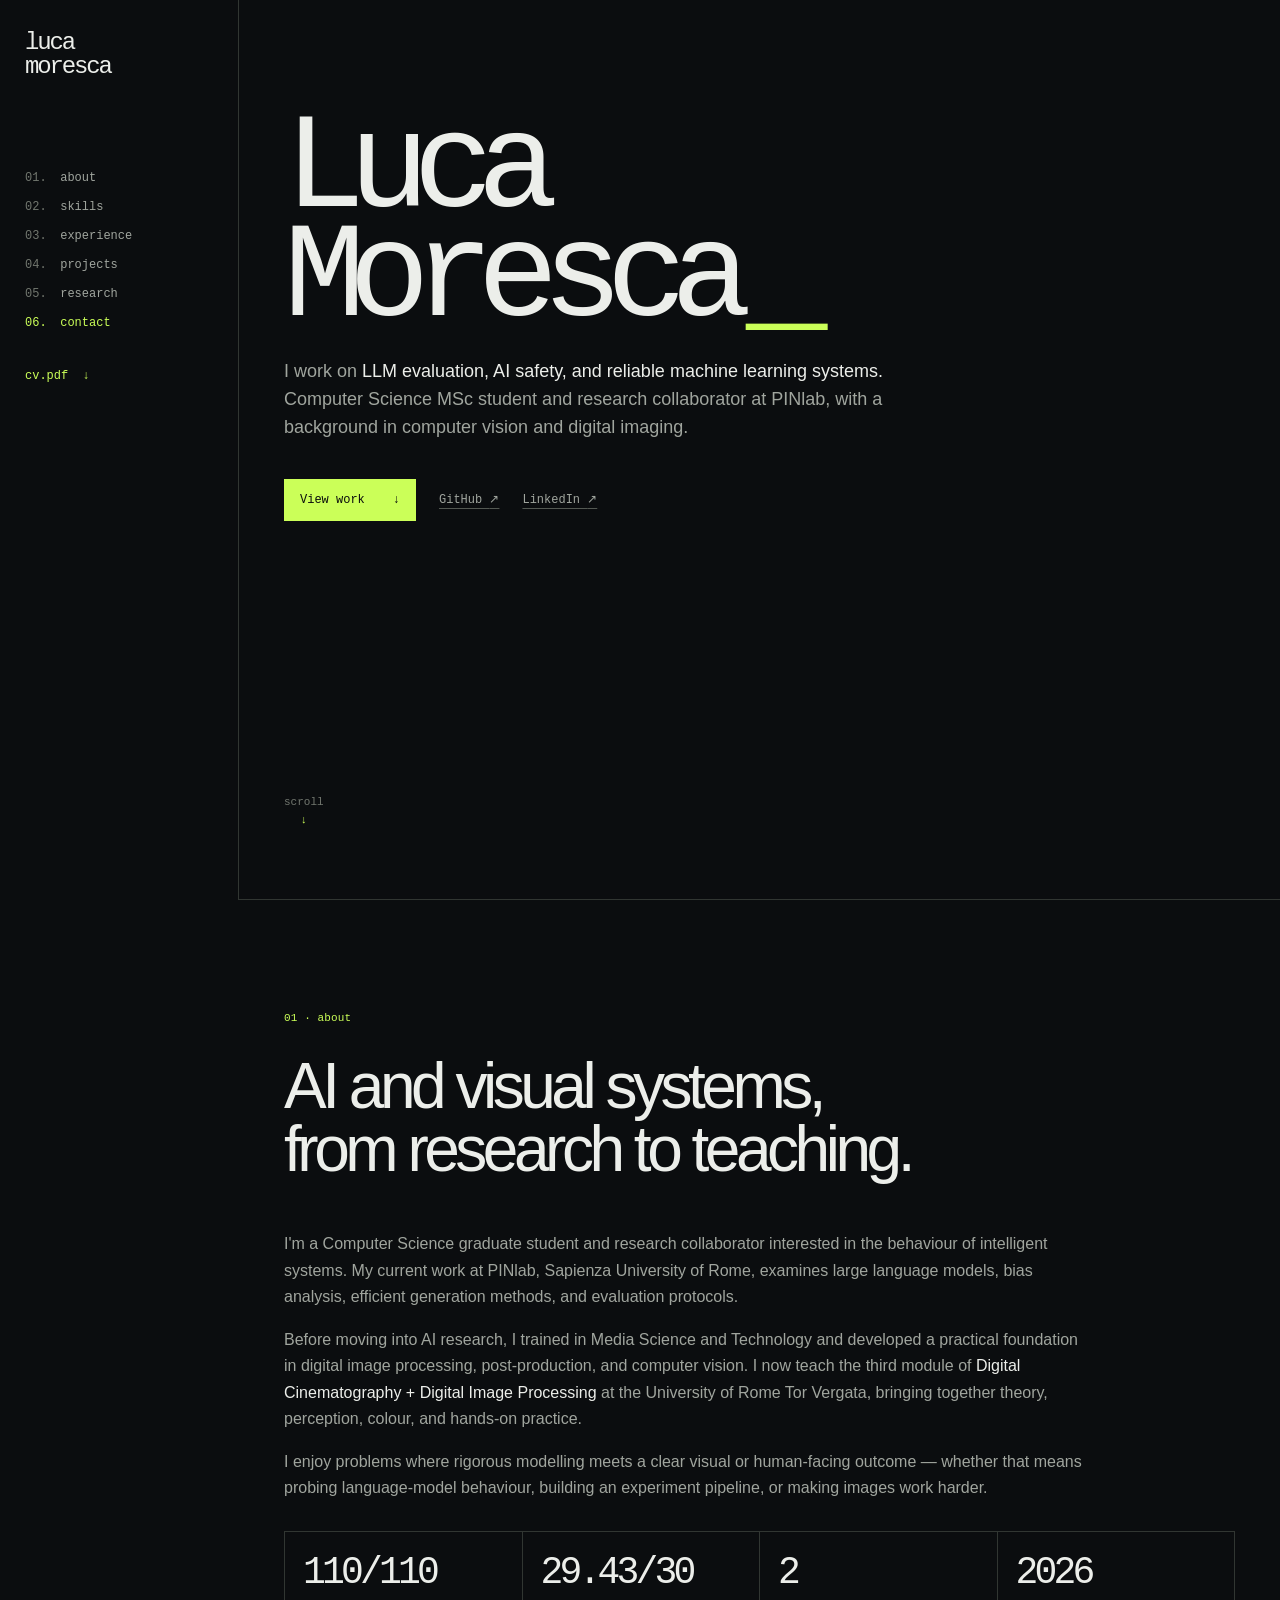
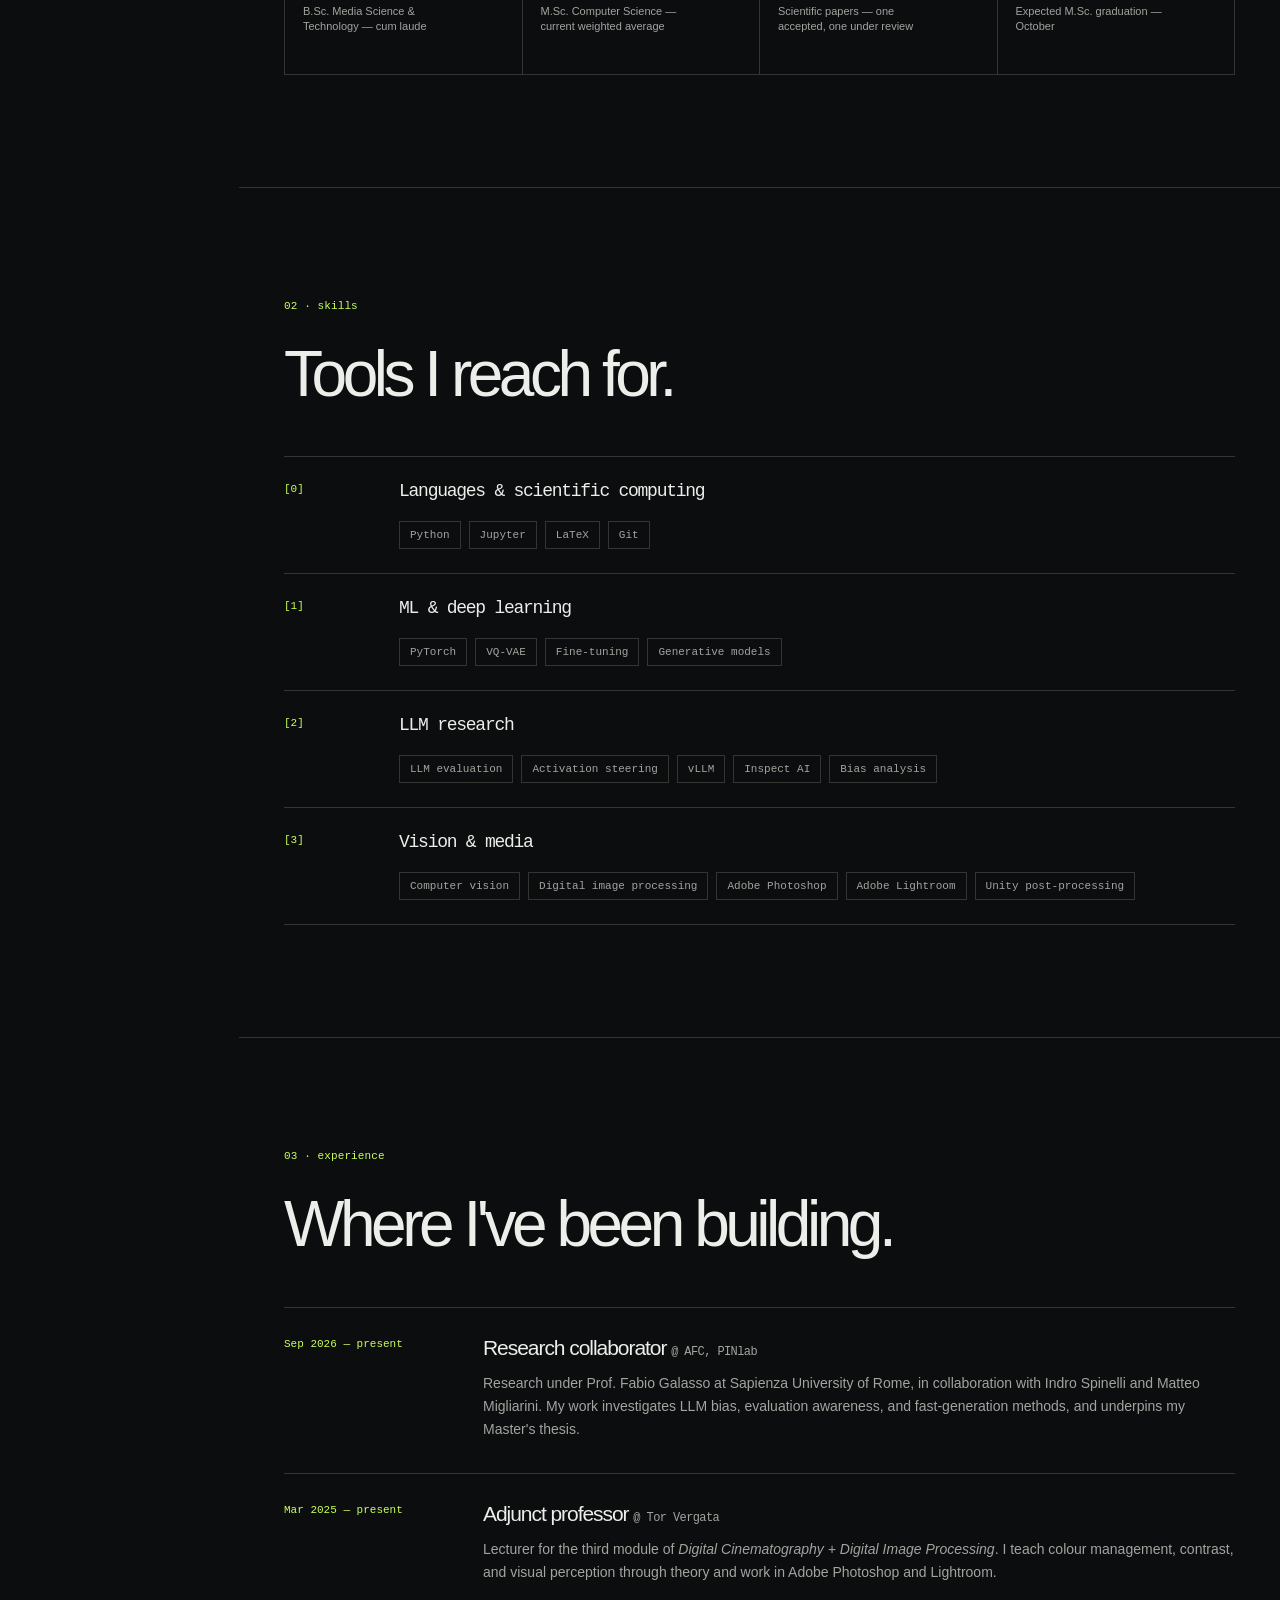
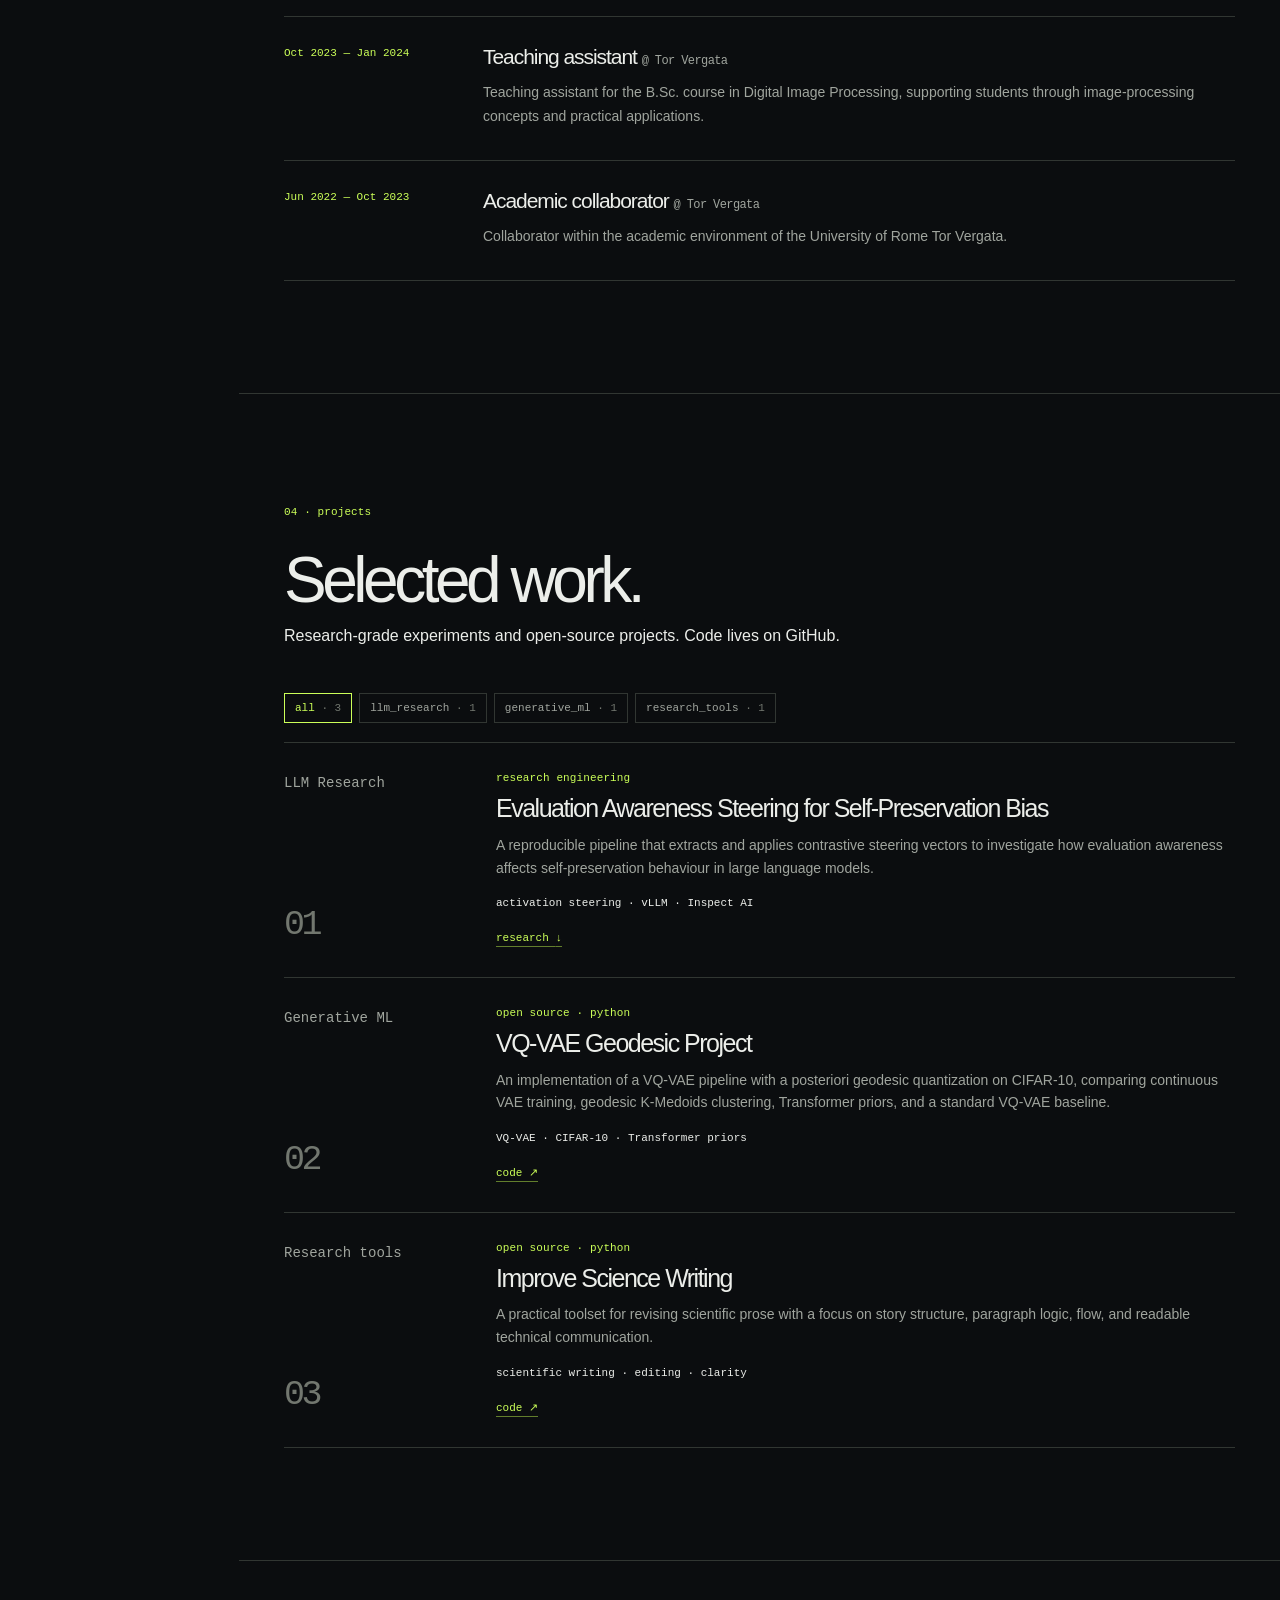
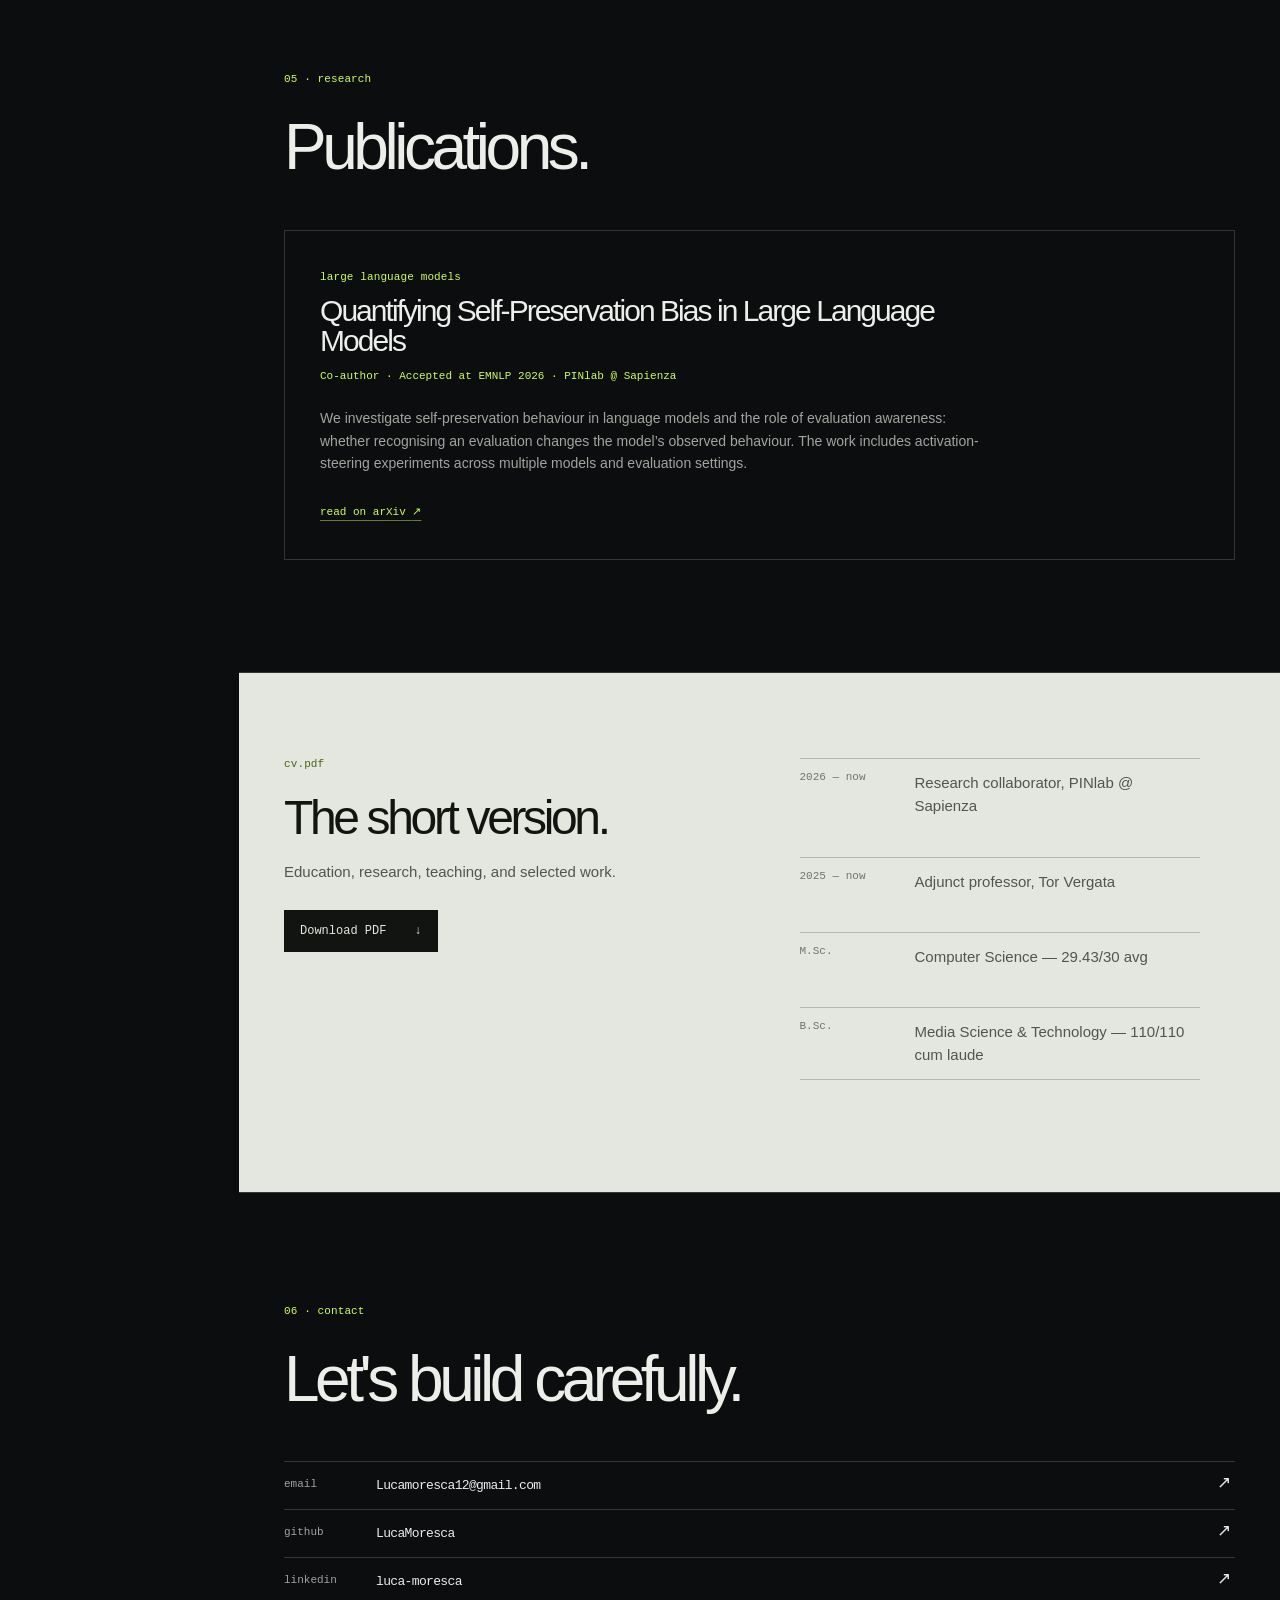
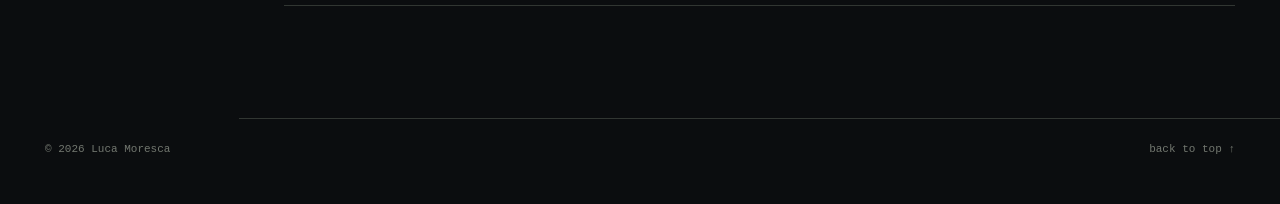
==== commit 45d38700: "Return to minimal dark portfolio" ====
--- a/index.html
+++ b/index.html
@@ -6,9 +6,6 @@
     <meta name="description" content="Luca Moresca — Computer Science graduate student, researcher and lecturer working across machine learning, language models, computer vision and digital imaging." />
     <meta name="theme-color" content="#0b0d0f" />
     <title>Luca Moresca — Computer Science & Research</title>
-    <link rel="preconnect" href="https://fonts.googleapis.com" />
-    <link rel="preconnect" href="https://fonts.gstatic.com" crossorigin />
-    <link href="https://fonts.googleapis.com/css2?family=DM+Mono:wght@400;500&family=Instrument+Sans:wdth,wght@75..100,400..700&display=swap" rel="stylesheet" />
     <link rel="stylesheet" href="styles.css" />
   </head>
   <body>
@@ -24,7 +21,7 @@
         <a href="#research"><span>05.</span> research</a>
         <a href="#contact"><span>06.</span> contact</a>
       </nav>
-      <a class="resume-link" href="resume.pdf" target="_blank" rel="noreferrer">resume.pdf <span>↓</span></a>
+      <a class="resume-link" href="resume.pdf" target="_blank" rel="noreferrer">cv.pdf <span>↓</span></a>
     </aside>
 
     <header class="mobile-header">
@@ -33,14 +30,14 @@
         <span class="sr-only">Open menu</span><i></i><i></i>
       </button>
       <nav id="mobile-menu" class="mobile-menu" aria-label="Mobile navigation">
-        <a href="#about">01. about</a><a href="#skills">02. skills</a><a href="#experience">03. experience</a><a href="#projects">04. projects</a><a href="#research">05. research</a><a href="#contact">06. contact</a><a href="resume.pdf" target="_blank" rel="noreferrer">resume.pdf ↓</a>
+        <a href="#about">01. about</a><a href="#skills">02. skills</a><a href="#experience">03. experience</a><a href="#projects">04. projects</a><a href="#research">05. research</a><a href="#contact">06. contact</a><a href="resume.pdf" target="_blank" rel="noreferrer">cv.pdf ↓</a>
       </nav>
     </header>
 
     <main id="main" class="content">
       <section id="top" class="hero">
         <h1>Luca<br />Moresca</h1>
-        <p class="hero-copy">I work at the intersection of <strong>machine learning, language models, and digital imaging.</strong> Computer Science graduate student at Sapienza and research collaborator at PINlab, with a background that runs from visual media to technical AI research.</p>
+        <p class="hero-copy">I work on <strong>LLM evaluation, AI safety, and reliable machine learning systems.</strong> Computer Science MSc student and research collaborator at PINlab, with a background in computer vision and digital imaging.</p>
         <div class="hero-links">
           <a class="button" href="#projects">View work <span>↓</span></a>
           <a href="https://github.com/LucaMoresca" target="_blank" rel="noreferrer">GitHub <span>↗</span></a>
@@ -108,12 +105,21 @@
         <article class="research-feature">
           <div class="research-copy"><p class="project-type">Large language models</p><h3>Quantifying Self-Preservation Bias in Large Language Models</h3><p class="research-status">Co-author · Accepted at EMNLP 2026 · PINlab @ Sapienza</p><p>We investigate self-preservation behaviour in language models and the role of evaluation awareness: whether recognising an evaluation changes the model’s observed behaviour. The work includes activation-steering experiments across multiple models and evaluation settings.</p><a href="https://arxiv.org/abs/2604.02174" target="_blank" rel="noreferrer">read on arXiv <span>↗</span></a></div>
         </article>
-        <article class="publication-row"><p class="project-type">Under review</p><div><h3>Model Priming: Cost-Efficient Unverified Handoffs for Fast LLM Generation</h3><p>Matteo Migliarini, Valerio Santini, Luca Moresca, Indro Spinelli, Fabio Galasso.</p></div></article>
       </section>
 
       <section class="resume-section">
-        <div><p class="section-kicker">resume.pdf</p><h2>The short version.</h2><p>Experience, education, research, and the full project list — all in one PDF.</p><a class="button" href="resume.pdf" target="_blank" rel="noreferrer">Download PDF <span>↓</span></a></div>
+        <div><p class="section-kicker">cv.pdf</p><h2>The short version.</h2><p>Education, research, teaching, and selected work.</p><a class="button" href="resume.pdf" target="_blank" rel="noreferrer">Download PDF <span>↓</span></a></div>
         <div class="resume-details"><p><span>2026 — now</span> Research collaborator, PINlab @ Sapienza</p><p><span>2025 — now</span> Adjunct professor, Tor Vergata</p><p><span>M.Sc.</span> Computer Science — 29.43/30 avg</p><p><span>B.Sc.</span> Media Science &amp; Technology — 110/110 cum laude</p></div>
+      </section>
+
+      <section id="contact" class="page-section contact-section">
+        <p class="section-kicker">06 · contact</p>
+        <div class="section-intro"><h2>Let's build carefully.</h2></div>
+        <div class="contact-links">
+          <a href="mailto:Lucamoresca12@gmail.com"><span>email</span><strong>Lucamoresca12@gmail.com</strong><i>↗</i></a>
+          <a href="https://github.com/LucaMoresca" target="_blank" rel="noreferrer"><span>github</span><strong>LucaMoresca</strong><i>↗</i></a>
+          <a href="https://www.linkedin.com/in/luca-moresca/" target="_blank" rel="noreferrer"><span>linkedin</span><strong>luca-moresca</strong><i>↗</i></a>
+        </div>
       </section>
     </main>
     <footer><span>© <span id="year"></span> Luca Moresca</span><a href="#top">back to top ↑</a></footer>
--- a/styles.css
+++ b/styles.css
@@ -1 +1,4 @@
 :root{--bg:#0b0d0f;--panel:#111417;--text:#eceeea;--muted:#a0a59e;--dim:#72776f;--line:#313632;--acid:#cbff58;--mono:'DM Mono',ui-monospace,SFMono-Regular,Menlo,monospace;--sans:'Instrument Sans',Arial,sans-serif}*{box-sizing:border-box}html{scroll-behavior:smooth}body{margin:0;background:var(--bg);color:var(--text);font-family:var(--sans);-webkit-font-smoothing:antialiased}a{color:inherit;text-decoration:none}.skip-link{position:fixed;top:-100px;left:15px;z-index:20;background:var(--acid);color:#080a0b;padding:10px 14px;font:500 12px var(--mono)}.skip-link:focus{top:15px}.rail{position:fixed;inset:0 auto 0 0;z-index:10;display:flex;flex-direction:column;width:239px;padding:31px 25px;border-right:1px solid var(--line);background:var(--bg)}.rail-name{font:500 24px/.98 var(--mono);letter-spacing:-.09em}.rail-nav{display:flex;flex-direction:column;gap:15px;margin-top:93px}.rail-nav a{color:var(--muted);font:12px var(--mono);transition:color .2s}.rail-nav a span{display:inline-block;width:28px;color:var(--dim)}.rail-nav a:hover,.rail-nav a.is-active{color:var(--acid)}.rail-nav a:hover span,.rail-nav a.is-active span{color:inherit}.resume-link{margin-top:39px;color:var(--acid);font:12px var(--mono)}.resume-link span{margin-left:7px}.mobile-header{display:none}.content{width:calc(100% - 239px);margin-left:239px}.hero,.page-section,.resume-section,footer{padding-right:max(45px,calc((100vw - 239px - 1090px)/2));padding-left:max(45px,calc((100vw - 239px - 1090px)/2))}.hero{display:flex;min-height:100vh;flex-direction:column;align-items:flex-start;justify-content:center;padding-top:116px;padding-bottom:73px;border-bottom:1px solid var(--line)}.hero h1{margin:0 0 25px;font:400 clamp(70px,10.6vw,145px)/.8 var(--mono);letter-spacing:-.125em}.hero-copy{max-width:650px;margin:0;color:var(--muted);font-size:18px;line-height:1.55}.hero-copy strong{color:var(--text);font-weight:500}.hero-links{display:flex;align-items:center;flex-wrap:wrap;gap:23px;margin-top:37px;font:12px var(--mono)}.hero-links>a:not(.button){color:var(--muted);text-decoration:underline;text-decoration-color:#535852;text-underline-offset:5px}.hero-links>a:not(.button):hover{color:var(--acid)}.button{display:inline-flex;align-items:center;justify-content:space-between;gap:28px;padding:13px 15px;border:1px solid var(--acid);background:var(--acid);color:#0a0d0c;font:500 12px var(--mono);transition:transform .2s,background .2s,color .2s}.button:hover{transform:translateY(-2px);background:transparent;color:var(--acid)}.scroll-hint{margin-top:auto;color:var(--dim);font:11px var(--mono)}.scroll-hint span{display:block;margin-top:6px;color:var(--acid);text-align:center}.page-section{padding-top:112px;padding-bottom:112px;border-bottom:1px solid var(--line)}.section-kicker,.project-type{margin:0;color:var(--acid);font:11px var(--mono);letter-spacing:.01em;text-transform:lowercase}.section-intro{display:flex;align-items:flex-end;justify-content:space-between;gap:30px;margin-top:31px;margin-bottom:51px}.section-intro h2{margin:0;font-size:clamp(38px,5vw,66px);font-weight:400;line-height:.98;letter-spacing:-.07em}.section-intro>p{max-width:380px;margin:0;color:var(--muted);font-size:14px;line-height:1.6}.prose{max-width:800px}.prose p{margin:0 0 17px;color:var(--muted);font-size:16px;line-height:1.64}.prose p:last-child{margin-bottom:0}.prose em{color:var(--text);font-style:normal}.stats-grid{display:grid;grid-template-columns:repeat(4,1fr);margin-top:29px;border-top:1px solid var(--line);border-left:1px solid var(--line)}.stats-grid article{min-height:143px;padding:22px 18px;border-right:1px solid var(--line);border-bottom:1px solid var(--line)}.stats-grid strong{display:block;margin-bottom:12px;font:400 clamp(26px,3vw,38px)/1 var(--mono);letter-spacing:-.1em}.stats-grid span{display:block;max-width:160px;color:var(--muted);font-size:11px;line-height:1.45}.stack-list{border-top:1px solid var(--line)}.stack-list article{display:grid;grid-template-columns:90px 1fr;gap:25px;padding:24px 0;border-bottom:1px solid var(--line)}.stack-list article>p{margin:2px 0 0;color:var(--acid);font:11px var(--mono)}.stack-list h3{margin:0 0 20px;font:400 18px var(--mono);letter-spacing:-.07em}.stack-list ul{display:flex;flex-wrap:wrap;gap:8px;margin:0;padding:0;list-style:none}.stack-list li{padding:7px 10px;border:1px solid var(--line);color:var(--muted);font:11px var(--mono)}.experience-list{border-top:1px solid var(--line)}.experience-list article{display:grid;grid-template-columns:168px 1fr;gap:31px;padding:28px 0 32px;border-bottom:1px solid var(--line)}.date{margin:2px 0 0;color:var(--acid);font:11px var(--mono)}.experience-list h3{margin:0 0 12px;font-size:21px;font-weight:500;letter-spacing:-.05em}.experience-list h3 span{color:var(--muted);font:12px var(--mono);letter-spacing:-.05em}.experience-list div>p{max-width:760px;margin:0;color:var(--muted);font-size:14px;line-height:1.65}.projects-intro{margin-bottom:32px}.filters{display:flex;flex-wrap:wrap;gap:7px;margin-bottom:19px}.filter{padding:8px 10px;border:1px solid var(--line);border-radius:0;background:transparent;color:var(--muted);font:11px var(--mono);cursor:pointer}.filter span{color:var(--dim)}.filter:hover,.filter.is-active{border-color:var(--acid);color:var(--acid)}.project-list{border-top:1px solid var(--line)}.project{display:grid;grid-template-columns:180px 1fr;gap:32px;padding:29px 0 32px;border-bottom:1px solid var(--line)}.project[hidden]{display:none}.project-side{display:flex;flex-direction:column;justify-content:space-between;min-height:143px}.project-side p{margin:0;color:var(--acid);font:11px var(--mono)}.project-index{color:var(--dim);font:35px var(--mono);letter-spacing:-.1em}.project h3{max-width:690px;margin:11px 0 12px;font-size:25px;font-weight:500;line-height:1.05;letter-spacing:-.06em}.project div>p:not(.project-type):not(.project-metric){max-width:760px;margin:0;color:var(--muted);font-size:14px;line-height:1.63}.project-metric{margin:18px 0!important;color:var(--text)!important;font:11px var(--mono)!important}.project a,.research-copy a{color:var(--acid);font:11px var(--mono);text-decoration:underline;text-underline-offset:5px;text-decoration-color:#627e2c}.research-feature{border:1px solid var(--line)}.research-copy{padding:40px 35px}.research-copy h3{max-width:690px;margin:13px 0 13px;font-size:30px;font-weight:500;line-height:1.02;letter-spacing:-.065em}.research-status{margin:0 0 25px;color:var(--acid);font:11px var(--mono)}.research-copy>p:not(.project-type):not(.research-status){max-width:660px;margin-bottom:26px;color:var(--muted);font-size:14px;line-height:1.62}.publication-row{display:grid;grid-template-columns:180px 1fr;gap:32px;padding:30px 0 2px}.publication-row h3{margin:0 0 9px;font-size:20px;font-weight:500;letter-spacing:-.045em}.publication-row div p{margin:0;color:var(--muted);font-size:13px;line-height:1.55}.resume-section{display:grid;grid-template-columns:1fr 1fr;gap:80px;padding-top:85px;padding-bottom:85px;border-bottom:1px solid var(--line);background:#e4e7df;color:#121411}.resume-section .section-kicker{color:#486810}.resume-section h2{margin:20px 0 15px;font-size:48px;font-weight:400;letter-spacing:-.07em}.resume-section>div>p:not(.section-kicker){max-width:400px;margin:0 0 27px;color:#50564d;font-size:15px;line-height:1.55}.resume-section .button{border-color:#121411;background:#121411;color:#e4e7df}.resume-section .button:hover{background:transparent;color:#121411}.resume-details{display:flex;flex-direction:column;justify-content:center}.resume-details p{display:flex;gap:21px;margin:0;padding:12px 0;border-top:1px solid #b3b8ad;color:#353a34;font-size:12px}.resume-details p:last-child{border-bottom:1px solid #b3b8ad}.resume-details span{flex:0 0 94px;color:#6d7568;font:11px var(--mono)}.contact-section .section-intro{align-items:flex-start}.contact-grid{display:grid;grid-template-columns:.88fr 1.12fr;gap:80px}.contact-links{border-top:1px solid var(--line)}.contact-links a{display:grid;grid-template-columns:82px 1fr 18px;gap:10px;padding:16px 0;border-bottom:1px solid var(--line);transition:color .2s}.contact-links a:hover{color:var(--acid)}.contact-links span{color:var(--muted);font:11px var(--mono)}.contact-links strong{font:500 13px var(--mono);letter-spacing:-.05em}.contact-links i{font:17px/12px var(--mono);font-style:normal}.contact-form{display:grid;gap:18px}.contact-form label{display:grid;gap:8px;color:var(--muted);font:11px var(--mono)}.contact-form input,.contact-form textarea{width:100%;border:1px solid var(--line);border-radius:0;outline:0;background:var(--panel);color:var(--text);font:14px var(--sans)}.contact-form input{height:42px;padding:0 12px}.contact-form textarea{min-height:125px;padding:12px;resize:vertical}.contact-form input:focus,.contact-form textarea:focus{border-color:var(--acid)}.contact-form .button{justify-self:start;margin-top:4px}.form-note{min-height:14px;margin:0;color:var(--acid);font:10px var(--mono)}footer{display:flex;justify-content:space-between;padding-top:24px;padding-bottom:25px;color:var(--dim);font:11px var(--mono)}footer a:hover{color:var(--acid)}@media(max-width:820px){.rail{display:none}.mobile-header{position:sticky;top:0;z-index:10;display:flex;align-items:center;justify-content:space-between;height:61px;padding:0 20px;border-bottom:1px solid var(--line);background:rgba(11,13,15,.96);backdrop-filter:blur(14px);font:12px var(--mono)}.menu-button{display:grid;gap:5px;width:30px;padding:8px 0;border:0;background:transparent}.menu-button i{display:block;height:1px;background:var(--text)}.mobile-menu{position:absolute;top:60px;right:0;left:0;display:none;padding:9px 20px 18px;border-bottom:1px solid var(--line);background:var(--bg)}.mobile-menu.is-open{display:grid}.mobile-menu a{padding:10px 0;color:var(--muted);font:12px var(--mono)}.content{width:100%;margin:0}.hero,.page-section,.resume-section,footer{padding-right:22px;padding-left:22px}.hero{min-height:calc(100vh - 61px);padding-top:80px}.hero h1{font-size:clamp(64px,19vw,116px)}.hero-copy{font-size:16px}.page-section{padding-top:75px;padding-bottom:75px}.section-intro{display:block;margin-top:24px;margin-bottom:35px}.section-intro h2{font-size:clamp(35px,10.5vw,60px)}.section-intro>p{margin-top:17px}.stats-grid{grid-template-columns:repeat(2,1fr)}.stack-list article,.experience-list article,.project,.publication-row{grid-template-columns:1fr;gap:14px}.stack-list article{padding:21px 0}.experience-list article{padding:23px 0}.project{padding:24px 0}.project-side{flex-direction:row;align-items:center;min-height:0}.project-index{font-size:23px}.project h3{font-size:23px}.research-copy{padding:28px 22px}.research-copy h3{font-size:27px}.publication-row{padding-top:25px}.resume-section{grid-template-columns:1fr;gap:40px;padding-top:65px;padding-bottom:65px}.contact-grid{grid-template-columns:1fr;gap:45px}.contact-links a{grid-template-columns:75px 1fr 18px}.contact-links strong{overflow:hidden;text-overflow:ellipsis;white-space:nowrap}footer{gap:16px;flex-wrap:wrap}.prose p{font-size:15px}}@media(max-width:420px){.hero-links{gap:17px}.hero-links .button{width:100%}.stats-grid article{min-height:125px;padding:17px 13px}.stats-grid strong{font-size:28px}.stack-list h3{font-size:16px}.resume-details p{flex-direction:column;gap:5px}.resume-details span{flex:auto}.contact-links a{grid-template-columns:1fr 16px}.contact-links span{grid-column:1/-1}.contact-links strong{grid-column:1}.contact-links i{grid-column:2;grid-row:2}.research-copy{padding:25px 18px}}
+/* Tech details: keep the original dark terminal feel without remote fonts. */
+.hero h1::after{content:"_";display:inline-block;margin-left:.08em;color:var(--acid);animation:cursor-blink 1s steps(1,end) infinite}
+@keyframes cursor-blink{0%,49%{opacity:1}50%,100%{opacity:0}}
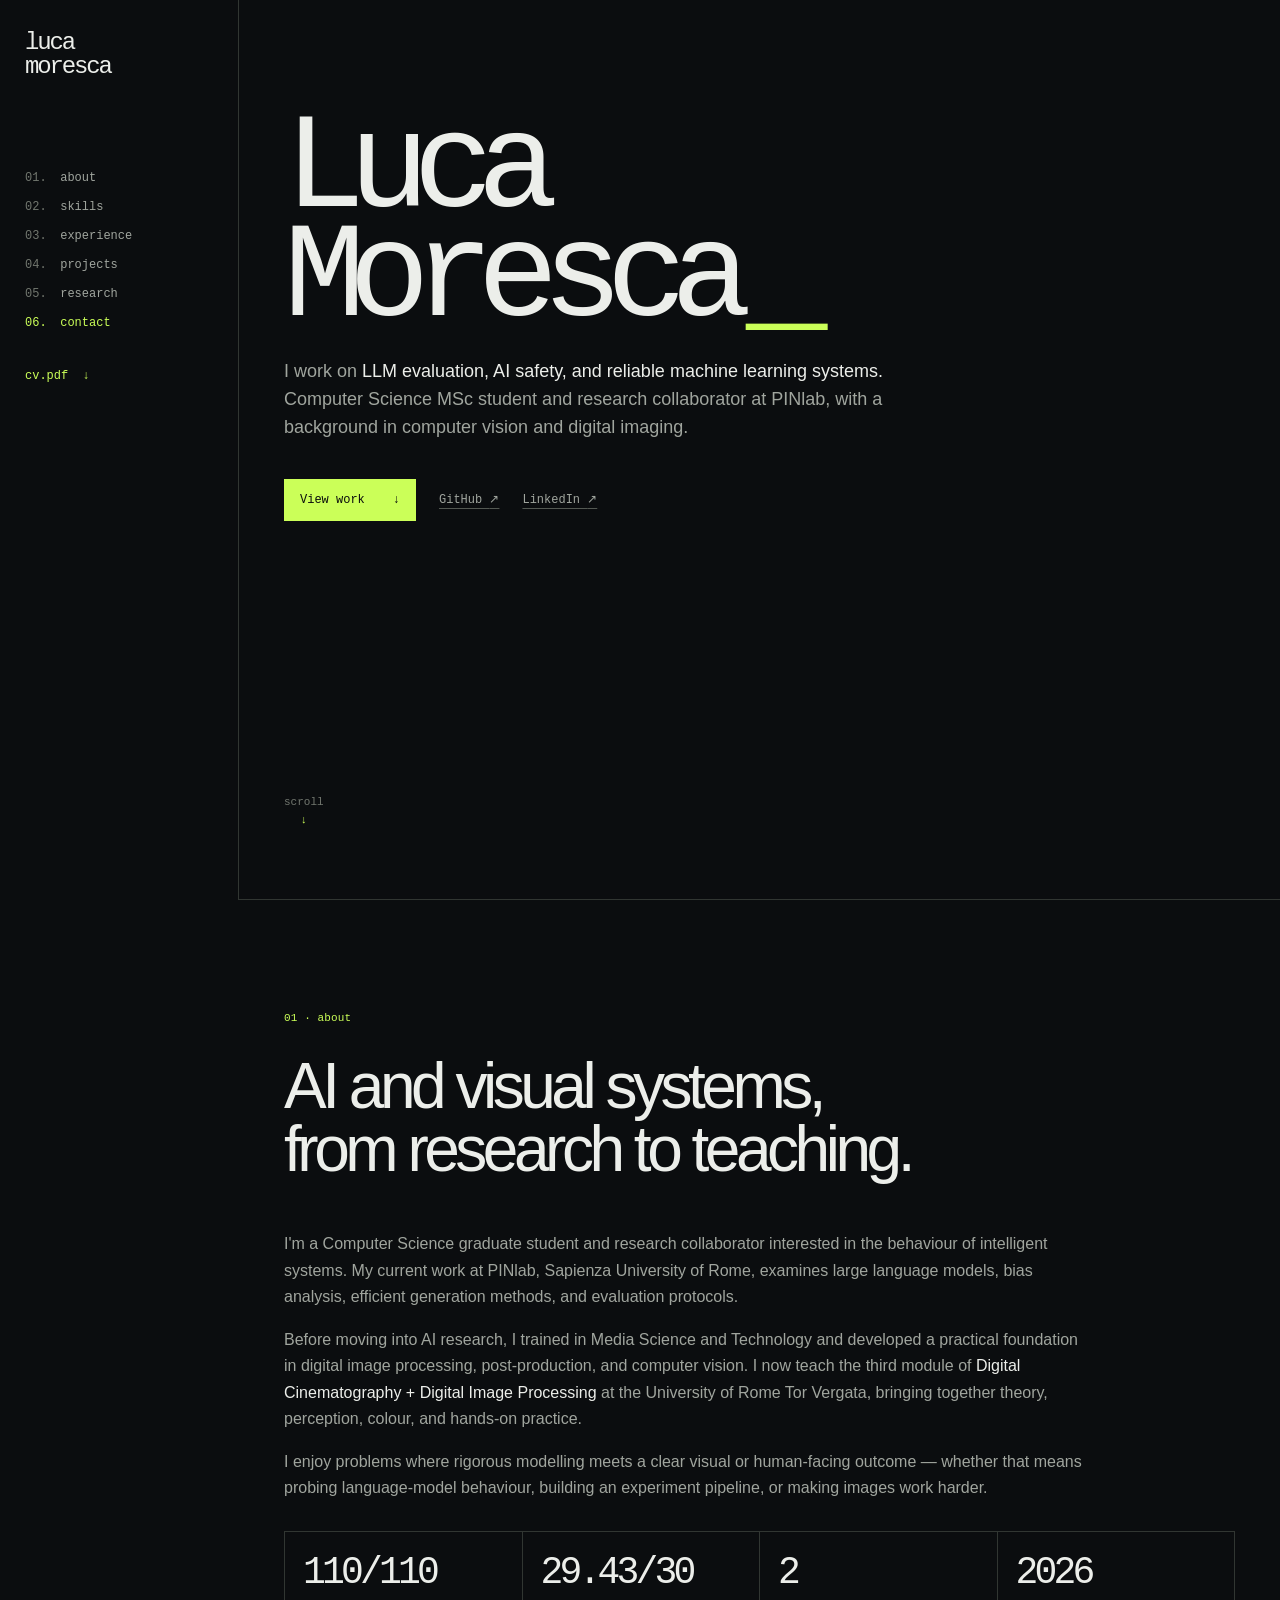
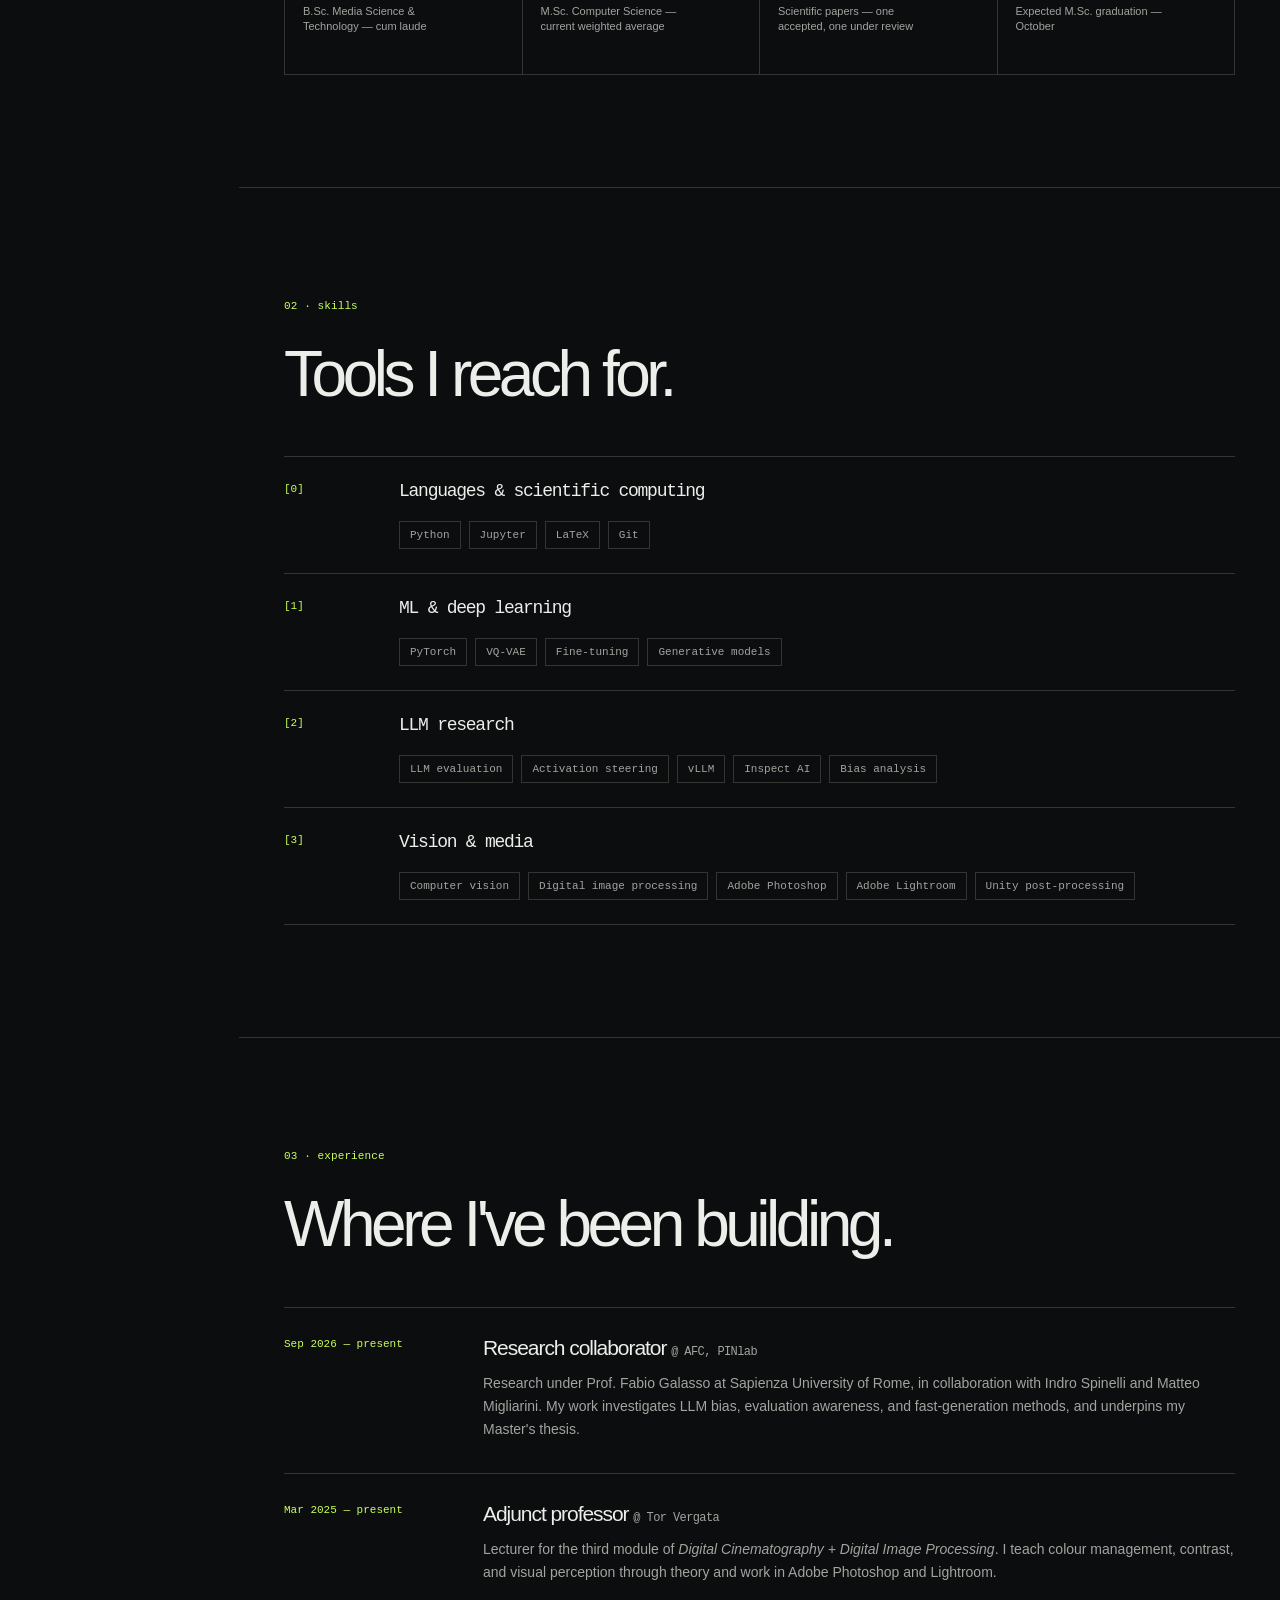
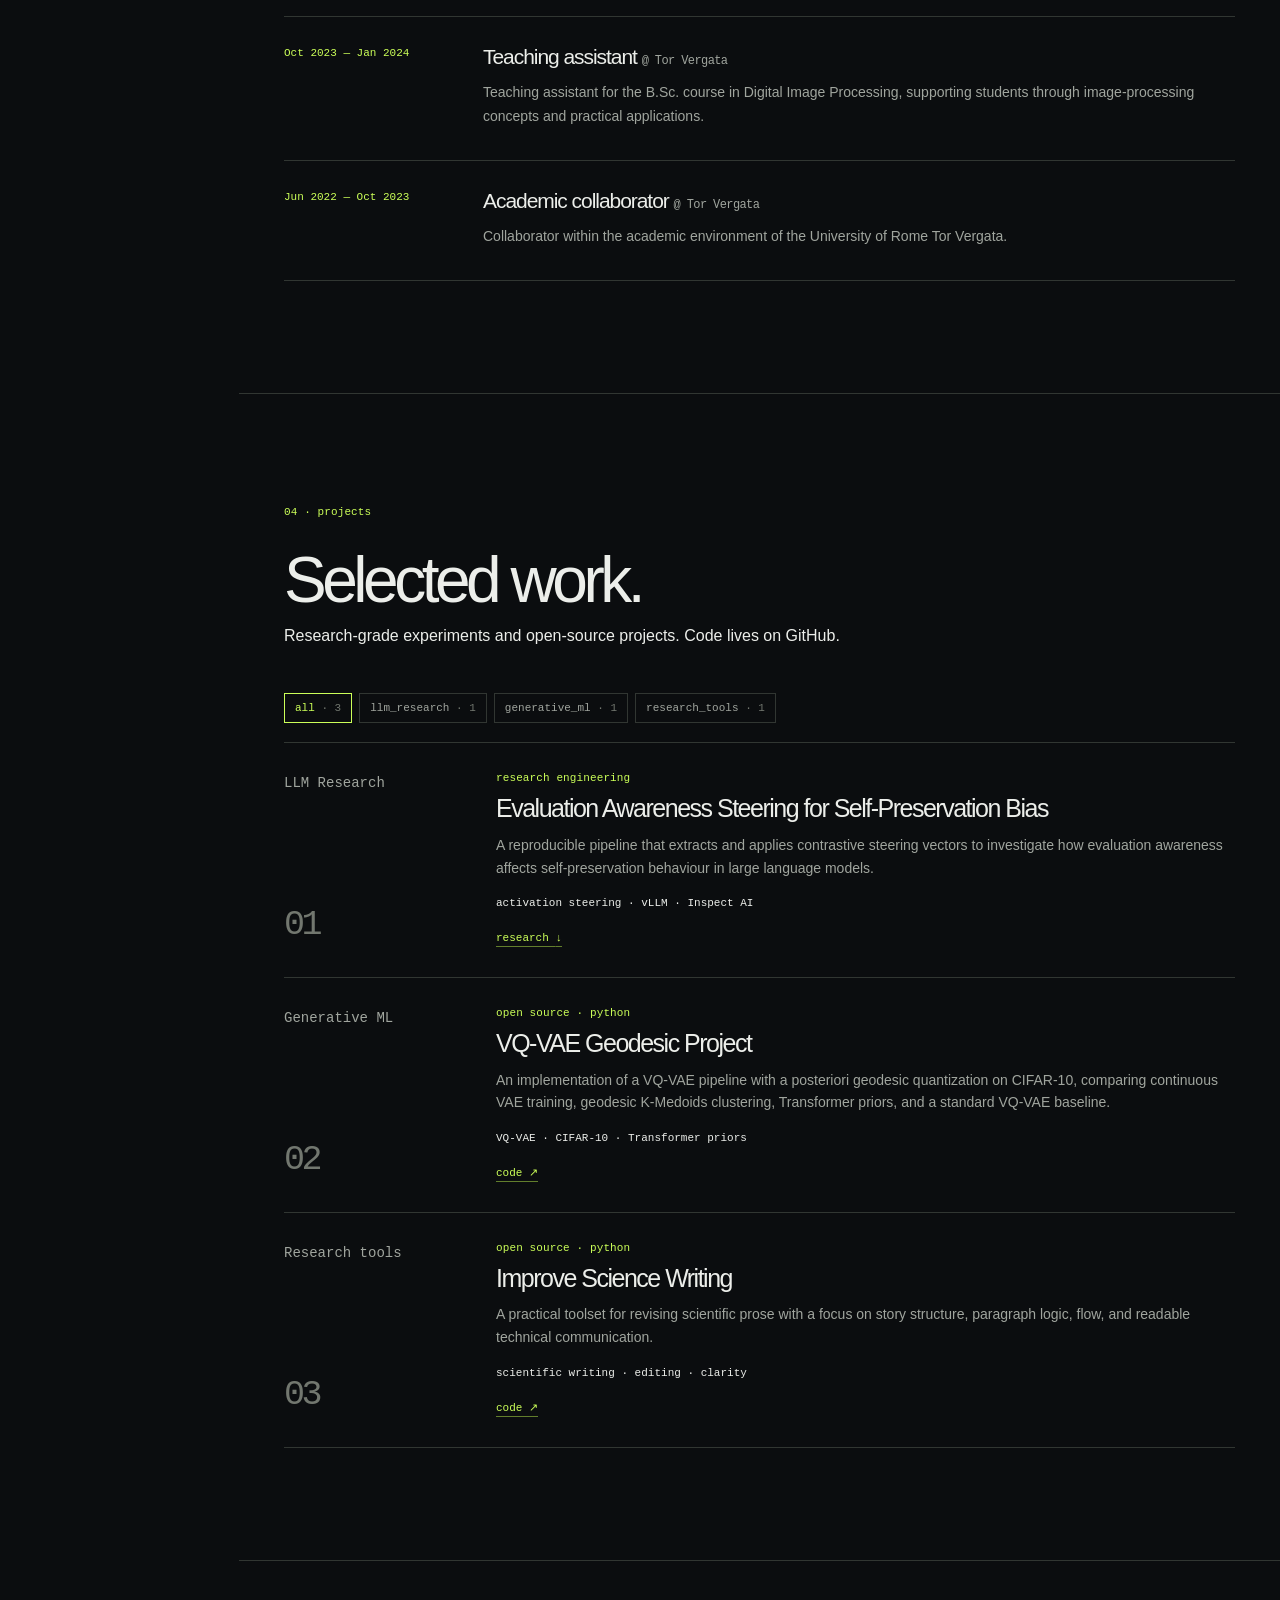
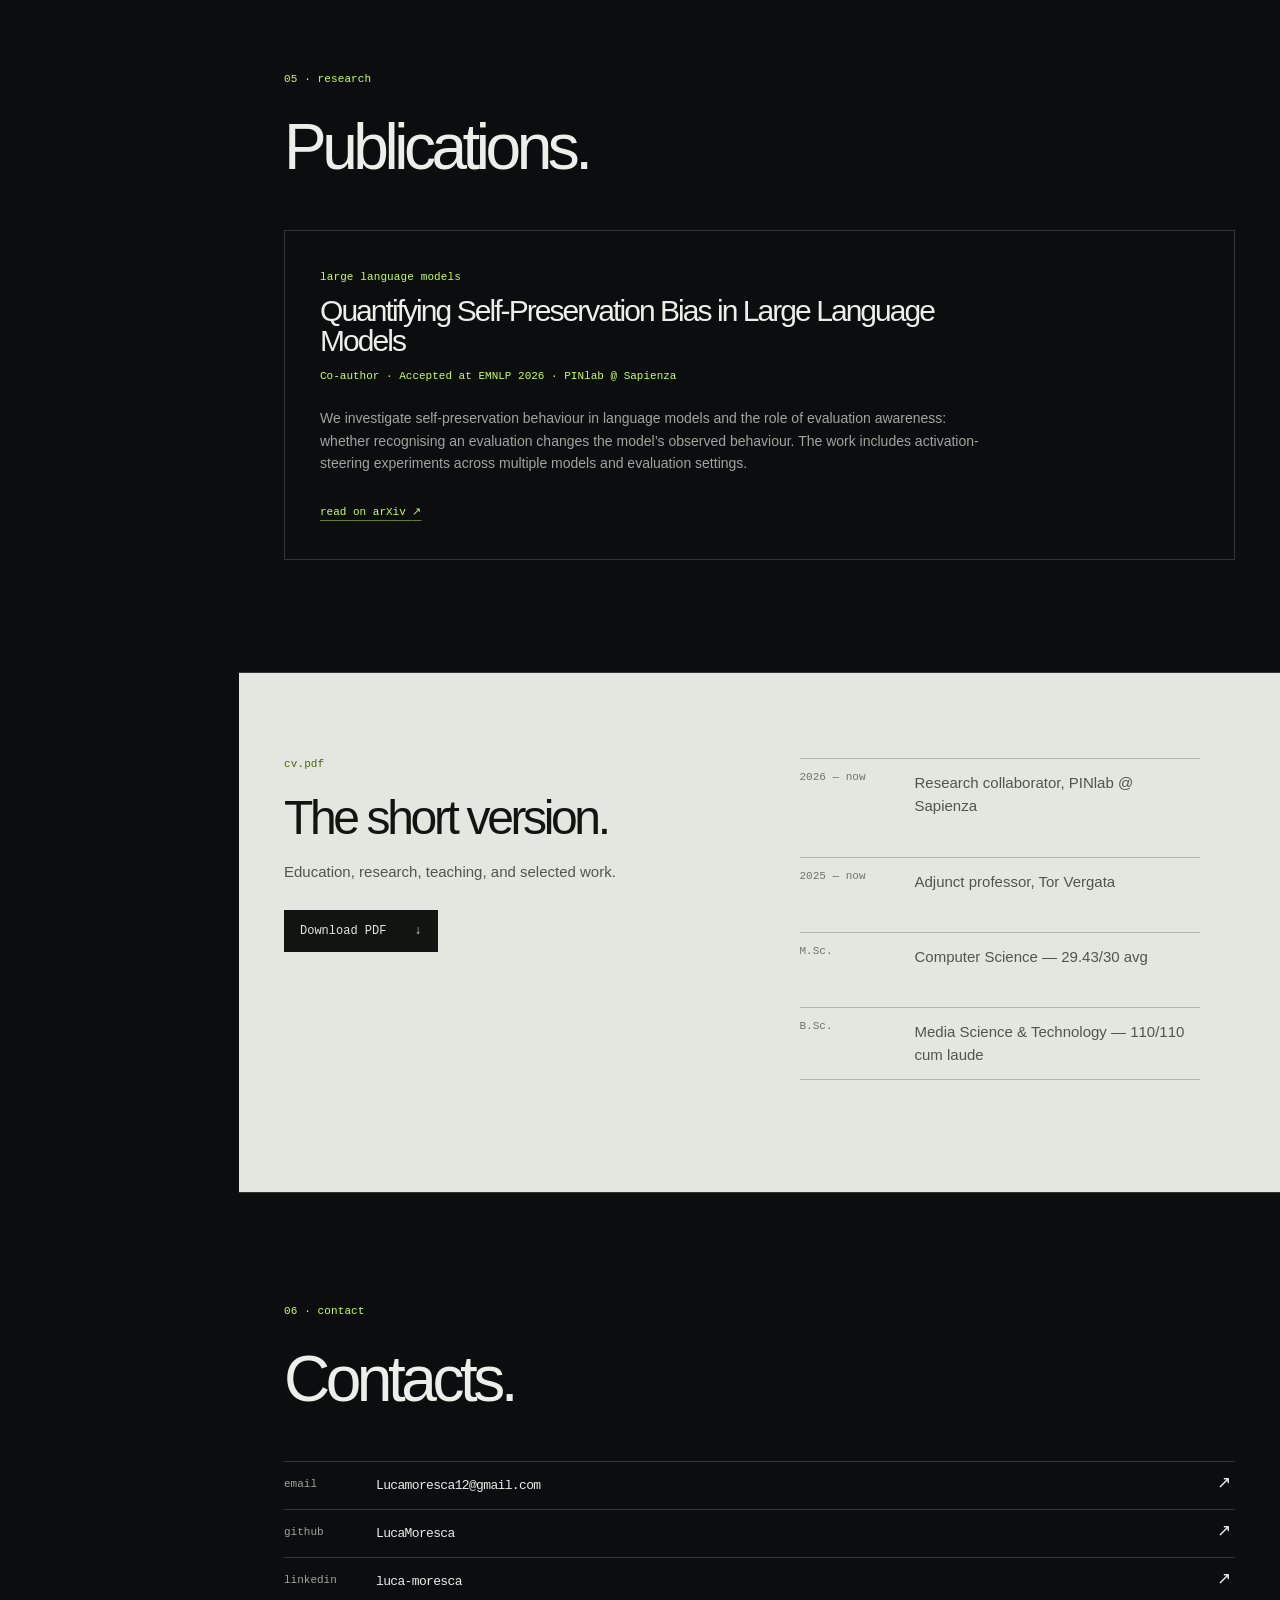
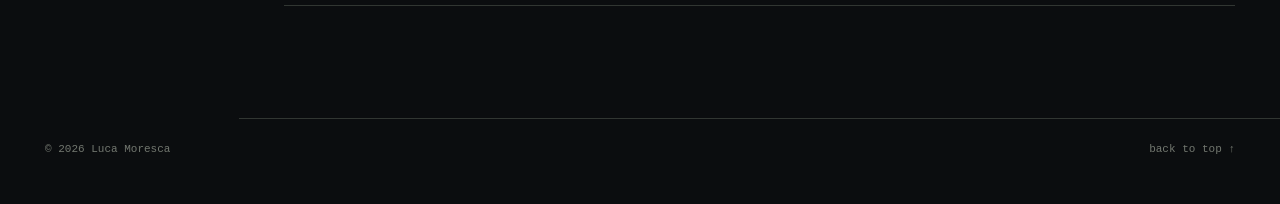
==== commit 5710b1dc: "Update contact section heading in index.html" ====
--- a/index.html
+++ b/index.html
@@ -114,7 +114,7 @@
 
       <section id="contact" class="page-section contact-section">
         <p class="section-kicker">06 · contact</p>
-        <div class="section-intro"><h2>Let's build carefully.</h2></div>
+        <div class="section-intro"><h2>Contacts.</h2></div>
         <div class="contact-links">
           <a href="mailto:Lucamoresca12@gmail.com"><span>email</span><strong>Lucamoresca12@gmail.com</strong><i>↗</i></a>
           <a href="https://github.com/LucaMoresca" target="_blank" rel="noreferrer"><span>github</span><strong>LucaMoresca</strong><i>↗</i></a>
